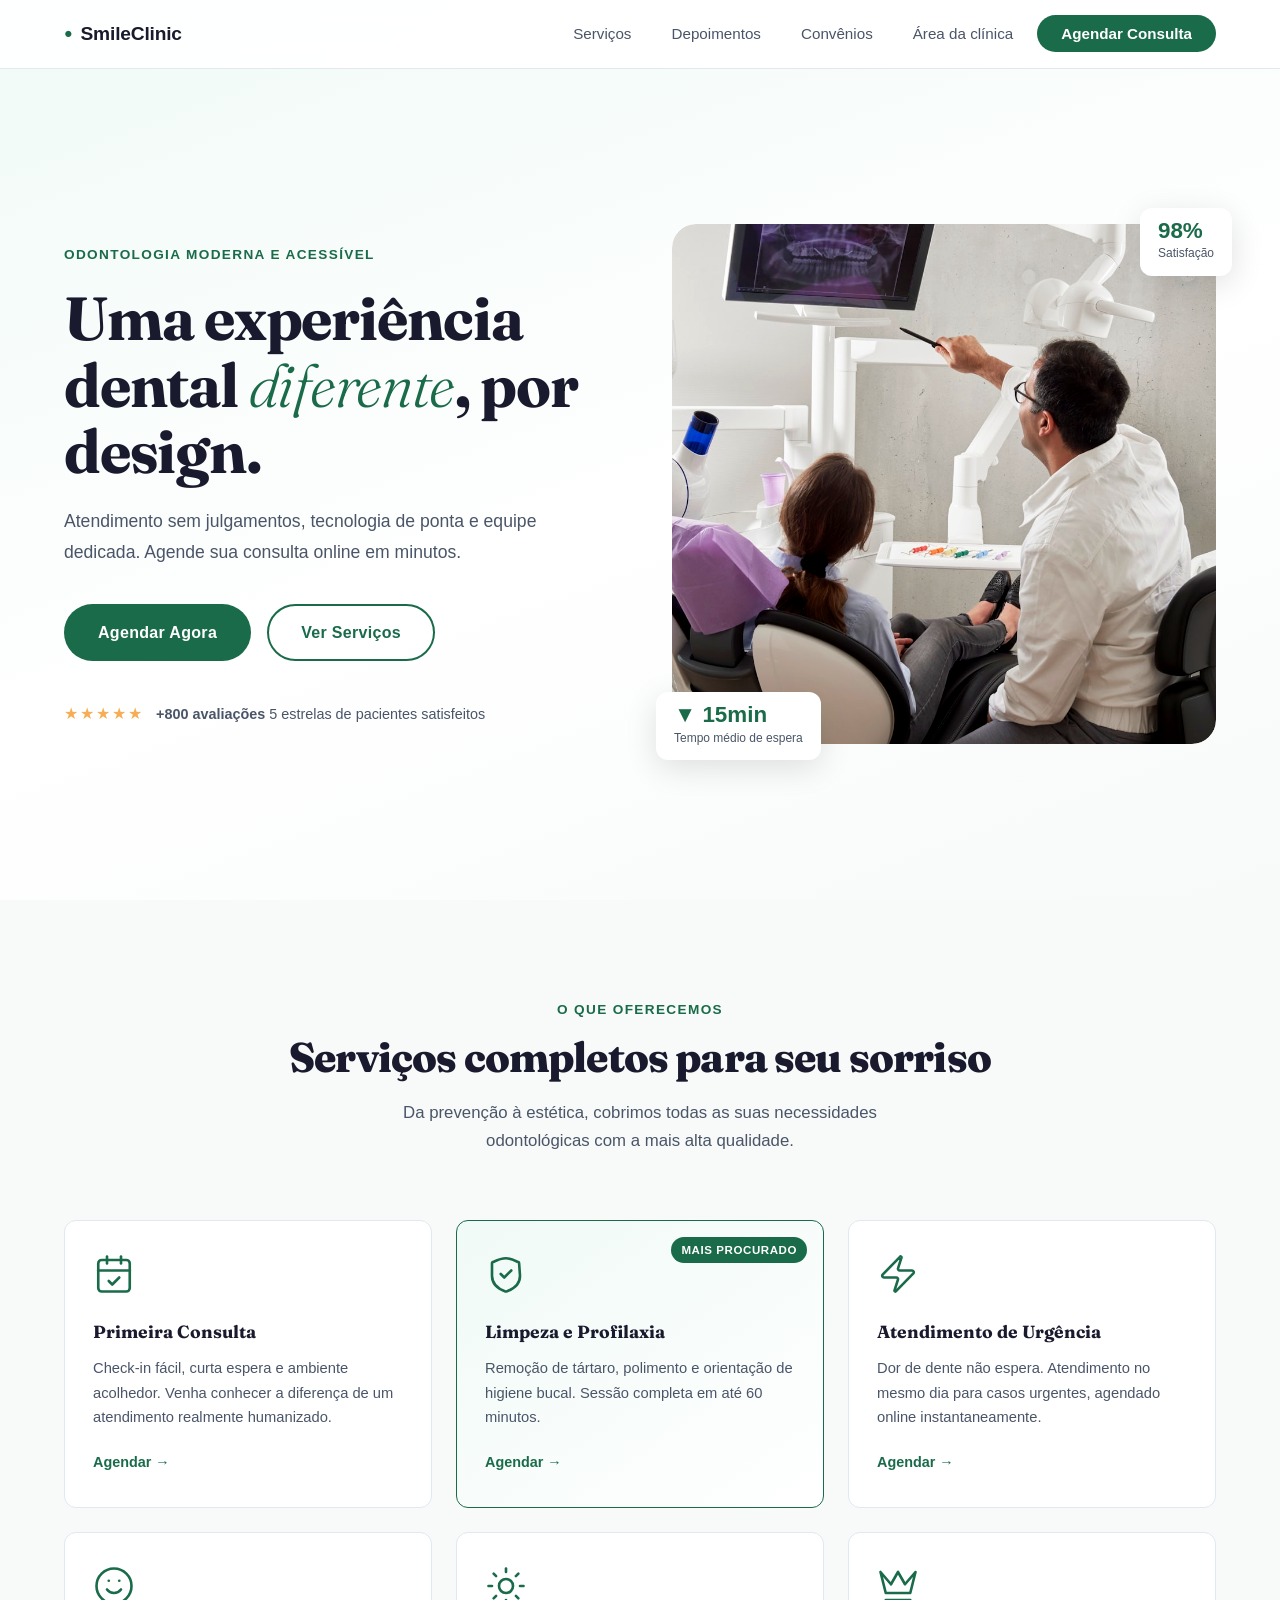
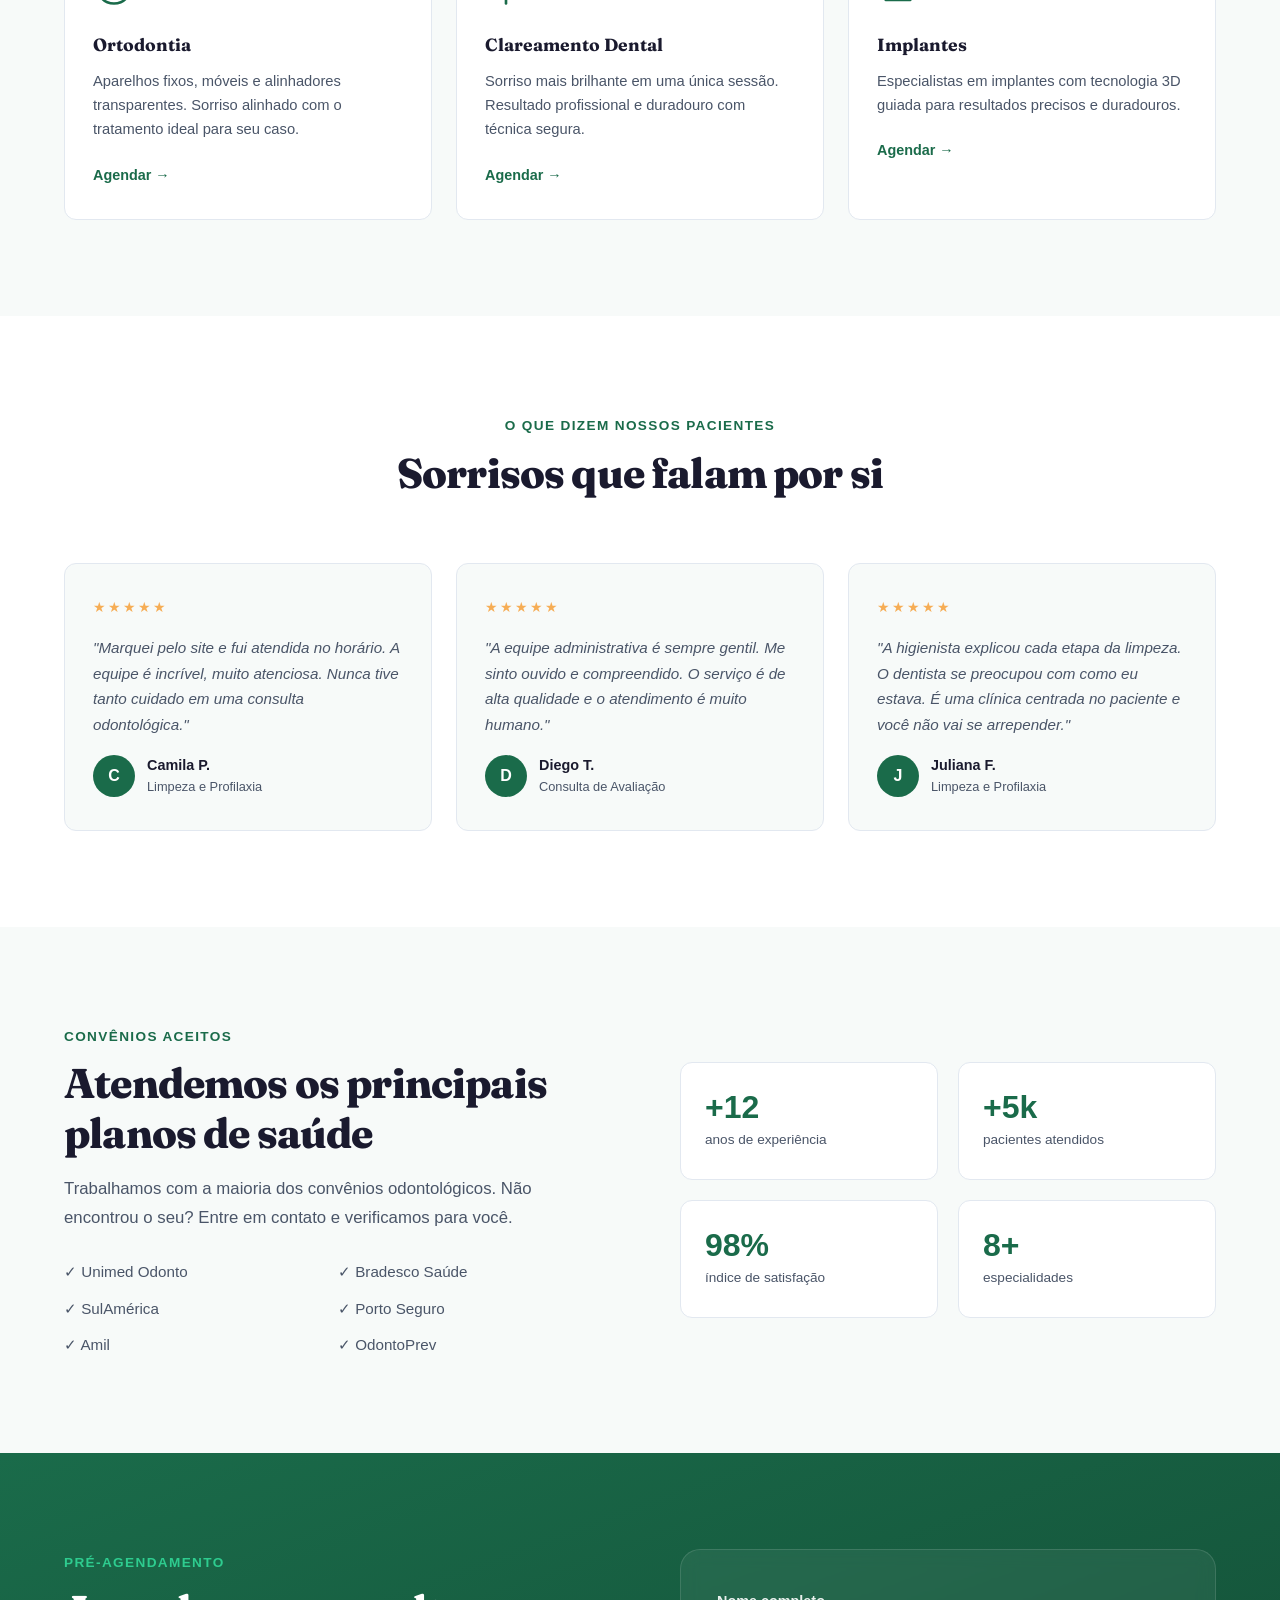
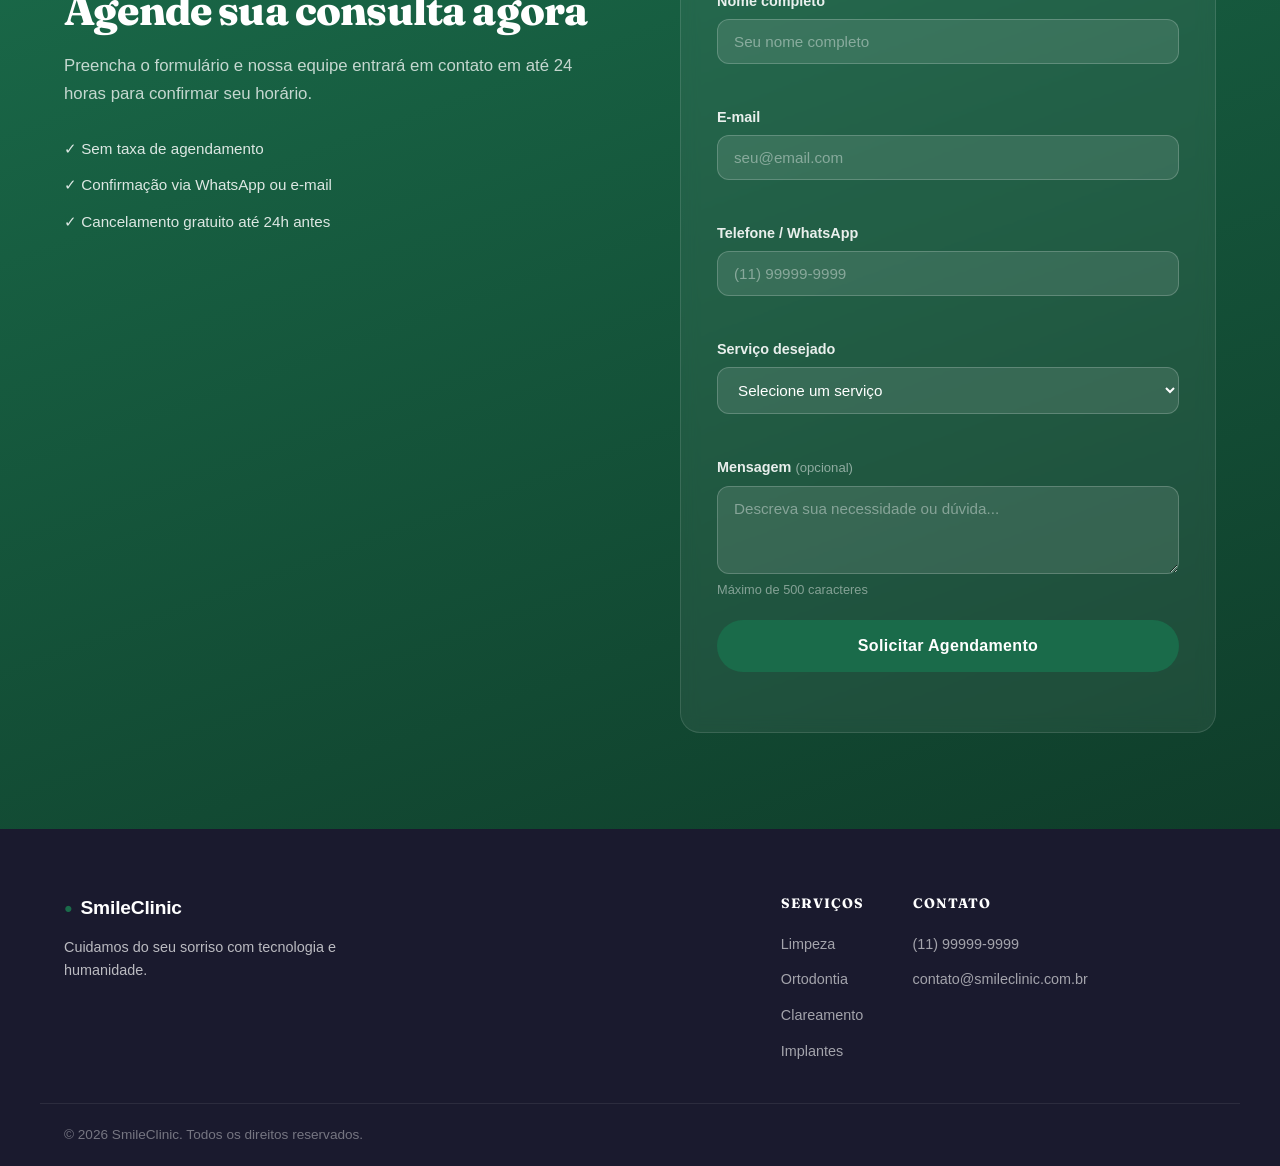
==== Front-End/index.html @ 98909515 "feat(frontend): implementa painel interno com modo noturno, agenda, prontuario, financeiro e dashboa" ====
<!DOCTYPE html>
<html lang="pt-BR">
  <head>
    <meta charset="UTF-8" />
    <meta name="viewport" content="width=device-width, initial-scale=1.0" />
    <meta
      name="description"
      content="Agende sua consulta odontológica online com rapidez e sem complicação. Atendimento moderno, humanizado e acessível para toda a família."
    />
    <title>SmileClinic — Cuide do seu sorriso com facilidade</title>
    <link rel="preconnect" href="https://fonts.googleapis.com" />
    <link rel="preconnect" href="https://fonts.gstatic.com" crossorigin />
    <link
      href="https://fonts.googleapis.com/css2?family=Fraunces:ital,opsz,wght@0,9..144,300;0,9..144,400;0,9..144,700;1,9..144,300;1,9..144,400;1,9..144,700&display=swap"
      rel="stylesheet"
    />
    <link
      href="https://api.fontshare.com/v2/css?f[]=satoshi@300,400,500,700&display=swap"
      rel="stylesheet"
    />
    <link rel="stylesheet" href="style.css" />
  </head>
  <body>

    <nav class="navbar" id="navbar" role="navigation" aria-label="Menu principal">
      <div class="nav-container">
        <a href="#inicio" class="nav-logo" aria-label="SmileClinic - Página inicial">
          <span class="logo-icon" aria-hidden="true">&#9679;</span>
          SmileClinic
        </a>
        <button
          class="nav-toggle"
          id="nav-toggle"
          aria-controls="nav-menu"
          aria-expanded="false"
          aria-label="Abrir menu de navegação"
        >
          <span class="hamburger"></span>
          <span class="hamburger"></span>
          <span class="hamburger"></span>
        </button>
        <ul class="nav-menu" id="nav-menu" role="list">
          <li><a href="#servicos" class="nav-link">Serviços</a></li>
          <li><a href="#depoimentos" class="nav-link">Depoimentos</a></li>
          <li><a href="#agendamento" class="nav-link">Convênios</a></li>
          <li><a href="painel/login.html" class="nav-link">Área da clínica</a></li>
          <li>
            <a href="#formulario" class="nav-cta" id="nav-cta-agendar">
              Agendar Consulta
            </a>
          </li>
        </ul>
      </div>
    </nav>

    <main>

      <section class="hero" id="inicio" aria-labelledby="hero-titulo">
        <div class="hero-container">
          <div class="hero-content">
            <p class="hero-tag">Odontologia moderna e acessível</p>
            <h1 class="hero-titulo" id="hero-titulo">
              Uma experiência dental
              <em>diferente</em>, por design.
            </h1>
            <p class="hero-subtitulo">
              Atendimento sem julgamentos, tecnologia de ponta e equipe
              dedicada. Agende sua consulta online em minutos.
            </p>
            <div class="hero-acoes">
              <a href="#formulario" class="btn btn-primario" id="hero-cta-agendar">
                Agendar Agora
              </a>
              <a href="#servicos" class="btn btn-secundario" id="hero-cta-servicos">
                Ver Serviços
              </a>
            </div>
            <div class="hero-prova-social" aria-label="Avaliação dos pacientes">
              <div class="estrelas" aria-hidden="true">
                &#9733;&#9733;&#9733;&#9733;&#9733;
              </div>
              <p>
                <strong>+800 avaliações</strong> 5 estrelas de pacientes
                satisfeitos
              </p>
            </div>
          </div>
          <div class="hero-imagem" aria-hidden="true">
            <div class="imagem-wrapper">
              <img src="assets/hero-bg.jpg" alt="Consultório odontológico moderno e iluminado" class="hero-img" />
            </div>
            <div class="badge-flutuante badge-1">
              <span class="badge-numero">98%</span>
              <span class="badge-texto">Satisfação</span>
            </div>
            <div class="badge-flutuante badge-2">
              <span class="badge-numero">&#9660; 15min</span>
              <span class="badge-texto">Tempo médio de espera</span>
            </div>
          </div>
        </div>
      </section>

      <section class="servicos" id="servicos" aria-labelledby="servicos-titulo">
        <div class="section-container">
          <div class="section-cabecalho">
            <p class="section-tag">O que oferecemos</p>
            <h2 class="section-titulo" id="servicos-titulo">
              Serviços completos para seu sorriso
            </h2>
            <p class="section-subtitulo">
              Da prevenção à estética, cobrimos todas as suas necessidades
              odontológicas com a mais alta qualidade.
            </p>
          </div>
          <ul class="servicos-grid" role="list">
            <li class="servico-card" id="servico-consulta">
              <div class="servico-icone" aria-hidden="true"><svg xmlns="http://www.w3.org/2000/svg" width="32" height="32" viewBox="0 0 24 24" fill="none" stroke="currentColor" stroke-width="2" stroke-linecap="round" stroke-linejoin="round" class="lucide lucide-calendar-check"><rect x="3" y="4" width="18" height="18" rx="2" ry="2"/><line x1="16" x2="16" y1="2" y2="6"/><line x1="8" x2="8" y1="2" y2="6"/><line x1="3" x2="21" y1="10" y2="10"/><path d="m9 16 2 2 4-4"/></svg></div>
              <h3 class="servico-titulo">Primeira Consulta</h3>
              <p class="servico-descricao">
                Check-in fácil, curta espera e ambiente acolhedor. Venha
                conhecer a diferença de um atendimento realmente humanizado.
              </p>
              <a href="#formulario" class="servico-link" id="link-consulta" aria-label="Agendar Primeira Consulta">
                Agendar &rarr;
              </a>
            </li>
            <li class="servico-card destaque" id="servico-limpeza">
              <div class="servico-tag-destaque">Mais Procurado</div>
              <div class="servico-icone" aria-hidden="true"><svg xmlns="http://www.w3.org/2000/svg" width="32" height="32" viewBox="0 0 24 24" fill="none" stroke="currentColor" stroke-width="2" stroke-linecap="round" stroke-linejoin="round" class="lucide lucide-shield-check"><path d="M20 13c0 5-3.5 7.5-7.66 8.95a1 1 0 0 1-.67-.01C7.5 20.5 4 18 4 13V6a1 1 0 0 1 1-1c2-1 4-2 7-2 2.5 0 4.5 1 6.5 2a1 1 0 0 1 1 1z"/><path d="m9 12 2 2 4-4"/></svg></div>
              <h3 class="servico-titulo">Limpeza e Profilaxia</h3>
              <p class="servico-descricao">
                Remoção de tártaro, polimento e orientação de higiene bucal.
                Sessão completa em até 60 minutos.
              </p>
              <a href="#formulario" class="servico-link" id="link-limpeza" aria-label="Agendar Limpeza e Profilaxia">
                Agendar &rarr;
              </a>
            </li>
            <li class="servico-card" id="servico-emergencia">
              <div class="servico-icone" aria-hidden="true"><svg xmlns="http://www.w3.org/2000/svg" width="32" height="32" viewBox="0 0 24 24" fill="none" stroke="currentColor" stroke-width="2" stroke-linecap="round" stroke-linejoin="round" class="lucide lucide-zap"><path d="M4 14a1 1 0 0 1-.78-1.63l9.9-10.2a.5.5 0 0 1 .86.46l-1.92 6.02A1 1 0 0 0 13 10h7a1 1 0 0 1 .78 1.63l-9.9 10.2a.5.5 0 0 1-.86-.46l1.92-6.02A1 1 0 0 0 11 14z"/></svg></div>
              <h3 class="servico-titulo">Atendimento de Urgência</h3>
              <p class="servico-descricao">
                Dor de dente não espera. Atendimento no mesmo dia para casos
                urgentes, agendado online instantaneamente.
              </p>
              <a href="#formulario" class="servico-link" id="link-emergencia" aria-label="Agendar Atendimento de Urgência">
                Agendar &rarr;
              </a>
            </li>
            <li class="servico-card" id="servico-ortodontia">
              <div class="servico-icone" aria-hidden="true"><svg xmlns="http://www.w3.org/2000/svg" width="32" height="32" viewBox="0 0 24 24" fill="none" stroke="currentColor" stroke-width="2" stroke-linecap="round" stroke-linejoin="round" class="lucide lucide-smile"><circle cx="12" cy="12" r="10"/><path d="M8 14s1.5 2 4 2 4-2 4-2"/><line x1="9" x2="9.01" y1="9" y2="9"/><line x1="15" x2="15.01" y1="9" y2="9"/></svg></div>
              <h3 class="servico-titulo">Ortodontia</h3>
              <p class="servico-descricao">
                Aparelhos fixos, móveis e alinhadores transparentes. Sorriso
                alinhado com o tratamento ideal para seu caso.
              </p>
              <a href="#formulario" class="servico-link" id="link-ortodontia" aria-label="Agendar Ortodontia">
                Agendar &rarr;
              </a>
            </li>
            <li class="servico-card" id="servico-clareamento">
              <div class="servico-icone" aria-hidden="true"><svg xmlns="http://www.w3.org/2000/svg" width="32" height="32" viewBox="0 0 24 24" fill="none" stroke="currentColor" stroke-width="2" stroke-linecap="round" stroke-linejoin="round" class="lucide lucide-sun"><circle cx="12" cy="12" r="4"/><path d="M12 2v2"/><path d="M12 20v2"/><path d="m4.93 4.93 1.41 1.41"/><path d="m17.66 17.66 1.41 1.41"/><path d="M2 12h2"/><path d="M20 12h2"/><path d="m6.34 17.66-1.41 1.41"/><path d="m19.07 4.93-1.41 1.41"/></svg></div>
              <h3 class="servico-titulo">Clareamento Dental</h3>
              <p class="servico-descricao">
                Sorriso mais brilhante em uma única sessão. Resultado
                profissional e duradouro com técnica segura.
              </p>
              <a href="#formulario" class="servico-link" id="link-clareamento" aria-label="Agendar Clareamento Dental">
                Agendar &rarr;
              </a>
            </li>
            <li class="servico-card" id="servico-implante">
              <div class="servico-icone" aria-hidden="true"><svg xmlns="http://www.w3.org/2000/svg" width="32" height="32" viewBox="0 0 24 24" fill="none" stroke="currentColor" stroke-width="2" stroke-linecap="round" stroke-linejoin="round" class="lucide lucide-crown"><path d="m2 4 3 12h14l3-12-6 7-4-7-4 7-6-7zm3 16h14"/></svg></div>
              <h3 class="servico-titulo">Implantes</h3>
              <p class="servico-descricao">
                Especialistas em implantes com tecnologia 3D guiada para
                resultados precisos e duradouros.
              </p>
              <a href="#formulario" class="servico-link" id="link-implante" aria-label="Agendar Implantes">
                Agendar &rarr;
              </a>
            </li>
          </ul>
        </div>
      </section>

      <section class="depoimentos" id="depoimentos" aria-labelledby="depoimentos-titulo">
        <div class="section-container">
          <div class="section-cabecalho">
            <p class="section-tag">O que dizem nossos pacientes</p>
            <h2 class="section-titulo" id="depoimentos-titulo">
              Sorrisos que falam por si
            </h2>
          </div>
          <div class="depoimentos-grid" role="list">
            <article class="depoimento-card" role="listitem">
              <div class="depoimento-estrelas" aria-label="5 estrelas" aria-hidden="true">
                &#9733;&#9733;&#9733;&#9733;&#9733;
              </div>
              <blockquote class="depoimento-texto">
                "Marquei pelo site e fui atendida no horário. A equipe é
                incrível, muito atenciosa. Nunca tive tanto cuidado em uma
                consulta odontológica."
              </blockquote>
              <footer class="depoimento-autor">
                <div class="autor-avatar" aria-hidden="true">C</div>
                <div>
                  <p class="autor-nome">Camila P.</p>
                  <p class="autor-servico">Limpeza e Profilaxia</p>
                </div>
              </footer>
            </article>
            <article class="depoimento-card" role="listitem">
              <div class="depoimento-estrelas" aria-label="5 estrelas" aria-hidden="true">
                &#9733;&#9733;&#9733;&#9733;&#9733;
              </div>
              <blockquote class="depoimento-texto">
                "A equipe administrativa é sempre gentil. Me sinto ouvido e
                compreendido. O serviço é de alta qualidade e o atendimento é
                muito humano."
              </blockquote>
              <footer class="depoimento-autor">
                <div class="autor-avatar" aria-hidden="true">D</div>
                <div>
                  <p class="autor-nome">Diego T.</p>
                  <p class="autor-servico">Consulta de Avaliação</p>
                </div>
              </footer>
            </article>
            <article class="depoimento-card" role="listitem">
              <div class="depoimento-estrelas" aria-label="5 estrelas" aria-hidden="true">
                &#9733;&#9733;&#9733;&#9733;&#9733;
              </div>
              <blockquote class="depoimento-texto">
                "A higienista explicou cada etapa da limpeza. O dentista se
                preocupou com como eu estava. É uma clínica centrada no
                paciente e você não vai se arrepender."
              </blockquote>
              <footer class="depoimento-autor">
                <div class="autor-avatar" aria-hidden="true">J</div>
                <div>
                  <p class="autor-nome">Juliana F.</p>
                  <p class="autor-servico">Limpeza e Profilaxia</p>
                </div>
              </footer>
            </article>
          </div>
        </div>
      </section>

      <section class="convenios" id="agendamento" aria-labelledby="convenios-titulo">
        <div class="section-container">
          <div class="convenios-inner">
            <div class="convenios-texto">
              <p class="section-tag">Convênios aceitos</p>
              <h2 class="section-titulo" id="convenios-titulo">
                Atendemos os principais planos de saúde
              </h2>
              <p class="section-subtitulo">
                Trabalhamos com a maioria dos convênios odontológicos. Não
                encontrou o seu? Entre em contato e verificamos para você.
              </p>
              <ul class="convenios-lista" role="list">
                <li class="convenio-item">&#10003; Unimed Odonto</li>
                <li class="convenio-item">&#10003; Bradesco Saúde</li>
                <li class="convenio-item">&#10003; SulAmérica</li>
                <li class="convenio-item">&#10003; Porto Seguro</li>
                <li class="convenio-item">&#10003; Amil</li>
                <li class="convenio-item">&#10003; OdontoPrev</li>
              </ul>
            </div>
            <div class="convenios-numeros" aria-label="Estatísticas da clínica">
              <div class="numero-card">
                <span class="numero-valor">+12</span>
                <span class="numero-label">anos de experiência</span>
              </div>
              <div class="numero-card">
                <span class="numero-valor">+5k</span>
                <span class="numero-label">pacientes atendidos</span>
              </div>
              <div class="numero-card">
                <span class="numero-valor">98%</span>
                <span class="numero-label">índice de satisfação</span>
              </div>
              <div class="numero-card">
                <span class="numero-valor">8+</span>
                <span class="numero-label">especialidades</span>
              </div>
            </div>
          </div>
        </div>
      </section>

      <section class="formulario-section" id="formulario" aria-labelledby="formulario-titulo">
        <div class="section-container">
          <div class="formulario-inner">
            <div class="formulario-info">
              <p class="section-tag">Pré-agendamento</p>
              <h2 class="section-titulo" id="formulario-titulo">
                Agende sua consulta agora
              </h2>
              <p class="section-subtitulo">
                Preencha o formulário e nossa equipe entrará em contato em até
                24 horas para confirmar seu horário.
              </p>
              <ul class="formulario-beneficios" role="list">
                <li>&#10003; Sem taxa de agendamento</li>
                <li>&#10003; Confirmação via WhatsApp ou e-mail</li>
                <li>&#10003; Cancelamento gratuito até 24h antes</li>
              </ul>
            </div>

            <form
              class="formulario"
              id="form-agendamento"
              novalidate
              aria-labelledby="formulario-titulo"
            >
              <div class="form-grupo">
                <label for="nome" class="form-label">Nome completo</label>
                <input
                  type="text"
                  id="nome"
                  name="nome"
                  class="form-input"
                  placeholder="Seu nome completo"
                  autocomplete="name"
                  required
                  aria-required="true"
                  aria-describedby="nome-erro"
                />
                <span class="form-erro" id="nome-erro" role="alert" aria-live="polite"></span>
              </div>

              <div class="form-grupo">
                <label for="email" class="form-label">E-mail</label>
                <input
                  type="email"
                  id="email"
                  name="email"
                  class="form-input"
                  placeholder="seu@email.com"
                  autocomplete="email"
                  required
                  aria-required="true"
                  aria-describedby="email-erro"
                />
                <span class="form-erro" id="email-erro" role="alert" aria-live="polite"></span>
              </div>

              <div class="form-grupo">
                <label for="telefone" class="form-label">Telefone / WhatsApp</label>
                <input
                  type="tel"
                  id="telefone"
                  name="telefone"
                  class="form-input"
                  placeholder="(11) 99999-9999"
                  autocomplete="tel"
                  required
                  aria-required="true"
                  aria-describedby="telefone-erro"
                />
                <span class="form-erro" id="telefone-erro" role="alert" aria-live="polite"></span>
              </div>

              <div class="form-grupo">
                <label for="servico" class="form-label">Serviço desejado</label>
                <select
                  id="servico"
                  name="servico"
                  class="form-input form-select"
                  required
                  aria-required="true"
                  aria-describedby="servico-erro"
                >
                  <option value="" disabled selected>Selecione um serviço</option>
                  <option value="primeira-consulta">Primeira Consulta</option>
                  <option value="limpeza">Limpeza e Profilaxia</option>
                  <option value="emergencia">Atendimento de Urgência</option>
                  <option value="ortodontia">Ortodontia</option>
                  <option value="clareamento">Clareamento Dental</option>
                  <option value="implante">Implantes</option>
                  <option value="outro">Outro</option>
                </select>
                <span class="form-erro" id="servico-erro" role="alert" aria-live="polite"></span>
              </div>

              <div class="form-grupo">
                <label for="mensagem" class="form-label">
                  Mensagem <span class="form-opcional">(opcional)</span>
                </label>
                <textarea
                  id="mensagem"
                  name="mensagem"
                  class="form-input form-textarea"
                  placeholder="Descreva sua necessidade ou dúvida..."
                  rows="3"
                  aria-describedby="mensagem-dica"
                ></textarea>
                <span class="form-dica" id="mensagem-dica">
                  Máximo de 500 caracteres
                </span>
              </div>

              <button
                type="submit"
                class="btn btn-primario btn-formulario"
                id="btn-submit"
                aria-describedby="form-status"
              >
                <span class="btn-texto">Solicitar Agendamento</span>
                <span class="btn-spinner" aria-hidden="true"></span>
              </button>

              <div
                class="form-feedback"
                id="form-status"
                role="status"
                aria-live="polite"
                aria-atomic="true"
              ></div>
            </form>
          </div>
        </div>
      </section>

    </main>

    <footer class="footer" role="contentinfo">
      <div class="footer-container">
        <div class="footer-marca">
          <a href="#inicio" class="nav-logo" aria-label="SmileClinic">
            <span class="logo-icon" aria-hidden="true">&#9679;</span>
            SmileClinic
          </a>
          <p class="footer-descricao">
            Cuidamos do seu sorriso com tecnologia e humanidade.
          </p>
        </div>
        <nav class="footer-nav" aria-label="Links do rodapé">
          <div class="footer-coluna">
            <h3 class="footer-titulo">Serviços</h3>
            <ul role="list">
              <li><a href="#servicos">Limpeza</a></li>
              <li><a href="#servicos">Ortodontia</a></li>
              <li><a href="#servicos">Clareamento</a></li>
              <li><a href="#servicos">Implantes</a></li>
            </ul>
          </div>
          <div class="footer-coluna">
            <h3 class="footer-titulo">Contato</h3>
            <ul role="list">
              <li><a href="tel:+5511999999999">(11) 99999-9999</a></li>
              <li><a href="mailto:contato@smileclinic.com.br">contato@smileclinic.com.br</a></li>
            </ul>
          </div>
        </nav>
      </div>
      <div class="footer-rodape">
        <p>&copy; 2026 SmileClinic. Todos os direitos reservados.</p>
      </div>
    </footer>

    <script src="script.js"></script>
  </body>
</html>
---- Front-End/style.css ----
*, *::before, *::after { box-sizing: border-box; margin: 0; padding: 0; }

:root {
  --cor-primaria: #1a6b4a;
  --cor-primaria-hover: #15573d;
  --cor-acento: #2ecc8f;
  --cor-acento-claro: #e8f8f2;
  --cor-texto: #1a1a2e;
  --cor-texto-suave: #4a5568;
  --cor-fundo: #ffffff;
  --cor-fundo-alt: #f7faf9;
  --cor-borda: #e2e8f0;
  --cor-erro: #e53e3e;
  --cor-sucesso: #38a169;
  --fonte-principal: 'Satoshi', sans-serif;
  --fonte-titulo: 'Fraunces', serif;
  --raio: 12px;
  --raio-pill: 100px;
  --sombra-card: 0 4px 24px rgba(0,0,0,0.08);
  --sombra-card-hover: 0 12px 40px rgba(0,0,0,0.14);
  --transicao: 0.25s ease;
}

html { scroll-behavior: smooth; }

body {
  font-family: var(--fonte-principal);
  color: var(--cor-texto);
  background: var(--cor-fundo);
  line-height: 1.6;
  -webkit-font-smoothing: antialiased;
}

h1, h2, h3 {
  font-family: var(--fonte-titulo);
  font-weight: 700;
}

a { text-decoration: none; color: inherit; }
ul { list-style: none; }
img { max-width: 100%; display: block; }

.btn {
  display: inline-flex;
  align-items: center;
  justify-content: center;
  gap: 8px;
  padding: 14px 32px;
  border-radius: var(--raio-pill);
  font-family: var(--fonte-principal);
  font-size: 1rem;
  font-weight: 700;
  cursor: pointer;
  border: 2px solid transparent;
  transition: background var(--transicao), color var(--transicao),
    border-color var(--transicao), transform var(--transicao),
    box-shadow var(--transicao);
  letter-spacing: 0.02em;
  white-space: nowrap;
}

.btn:hover { transform: translateY(-2px); }
.btn:active { transform: translateY(0); }

.btn-primario {
  background: var(--cor-primaria);
  color: #fff;
}
.btn-primario:hover {
  background: var(--cor-primaria-hover);
  box-shadow: 0 8px 24px rgba(26, 107, 74, 0.35);
}

.btn-secundario {
  background: transparent;
  color: var(--cor-primaria);
  border-color: var(--cor-primaria);
}
.btn-secundario:hover {
  background: var(--cor-acento-claro);
}

.navbar {
  position: fixed;
  top: 0; left: 0; right: 0;
  z-index: 1000;
  background: rgba(255,255,255,0.92);
  backdrop-filter: blur(12px);
  -webkit-backdrop-filter: blur(12px);
  border-bottom: 1px solid var(--cor-borda);
  transition: box-shadow var(--transicao);
}

.navbar.scrolled { box-shadow: 0 2px 16px rgba(0,0,0,0.08); }

.nav-container {
  max-width: 1200px;
  margin: 0 auto;
  padding: 0 24px;
  height: 68px;
  display: flex;
  align-items: center;
  justify-content: space-between;
}

.nav-logo {
  display: flex;
  align-items: center;
  gap: 8px;
  font-size: 1.2rem;
  font-weight: 700;
  color: var(--cor-texto);
  letter-spacing: -0.01em;
}

.logo-icon {
  color: var(--cor-primaria);
  font-size: 0.9rem;
}

.nav-menu {
  display: flex;
  align-items: center;
  gap: 8px;
}

.nav-link {
  padding: 8px 16px;
  font-size: 0.95rem;
  font-weight: 500;
  color: var(--cor-texto-suave);
  border-radius: var(--raio-pill);
  transition: color var(--transicao), background var(--transicao);
}
.nav-link:hover {
  color: var(--cor-primaria);
  background: var(--cor-acento-claro);
}

.nav-cta {
  padding: 10px 24px;
  background: var(--cor-primaria);
  color: #fff;
  border-radius: var(--raio-pill);
  font-size: 0.95rem;
  font-weight: 600;
  transition: background var(--transicao), box-shadow var(--transicao), transform var(--transicao);
}
.nav-cta:hover {
  background: var(--cor-primaria-hover);
  box-shadow: 0 4px 16px rgba(26, 107, 74, 0.3);
  transform: translateY(-1px);
}

.nav-toggle {
  display: none;
  flex-direction: column;
  gap: 5px;
  background: none;
  border: none;
  cursor: pointer;
  padding: 6px;
}

.hamburger {
  display: block;
  width: 24px;
  height: 2px;
  background: var(--cor-texto);
  border-radius: 2px;
  transition: transform var(--transicao), opacity var(--transicao);
}

.section-container {
  max-width: 1200px;
  margin: 0 auto;
  padding: 96px 24px;
}

.section-cabecalho { text-align: center; margin-bottom: 64px; }

.section-tag {
  display: inline-block;
  font-size: 0.85rem;
  font-weight: 600;
  color: var(--cor-primaria);
  text-transform: uppercase;
  letter-spacing: 0.1em;
  margin-bottom: 12px;
}

.section-titulo {
  font-size: clamp(1.8rem, 4vw, 2.6rem);
  font-weight: 800;
  line-height: 1.2;
  letter-spacing: -0.02em;
  margin-bottom: 16px;
  color: var(--cor-texto);
}

.section-subtitulo {
  font-size: 1.05rem;
  color: var(--cor-texto-suave);
  max-width: 560px;
  margin: 0 auto;
  line-height: 1.7;
}

.hero {
  padding-top: 68px;
  background: linear-gradient(160deg, #f0faf6 0%, #ffffff 55%, #f7faf9 100%);
  min-height: 100vh;
  display: flex;
  align-items: center;
}

.hero-container {
  max-width: 1200px;
  margin: 0 auto;
  padding: 80px 24px;
  display: grid;
  grid-template-columns: 1fr 1fr;
  gap: 64px;
  align-items: center;
}

.hero-tag {
  display: inline-block;
  font-size: 0.85rem;
  font-weight: 600;
  color: var(--cor-primaria);
  text-transform: uppercase;
  letter-spacing: 0.1em;
  margin-bottom: 20px;
}

.hero-titulo {
  font-family: var(--fonte-titulo);
  font-size: clamp(2.4rem, 5.5vw, 3.8rem);
  font-weight: 700;
  line-height: 1.1;
  letter-spacing: -0.02em;
  margin-bottom: 20px;
  color: var(--cor-texto);
}

.hero-titulo em {
  font-style: italic;
  color: var(--cor-primaria);
  font-weight: 300;
}

.hero-subtitulo {
  font-size: 1.1rem;
  color: var(--cor-texto-suave);
  line-height: 1.75;
  margin-bottom: 36px;
  max-width: 480px;
}

.hero-acoes {
  display: flex;
  gap: 16px;
  flex-wrap: wrap;
  margin-bottom: 40px;
}

.hero-prova-social {
  display: flex;
  align-items: center;
  gap: 12px;
  font-size: 0.9rem;
  color: var(--cor-texto-suave);
}

.estrelas { color: #f6ad55; font-size: 1rem; letter-spacing: 2px; }

.hero-imagem { position: relative; }

.imagem-wrapper {
  position: relative;
  border-radius: 24px;
  display: flex;
  align-items: center;
  justify-content: center;
  overflow: hidden;
}

.hero-img {
  width: 100%;
  height: 520px;
  object-fit: cover;
  border-radius: 24px;
  box-shadow: var(--sombra-card);
  filter: contrast(1.05) saturate(1.1);
}

.badge-flutuante {
  position: absolute;
  background: #fff;
  border-radius: var(--raio);
  padding: 12px 18px;
  box-shadow: 0 8px 32px rgba(0,0,0,0.12);
  display: flex;
  flex-direction: column;
  gap: 2px;
  animation: flutuar 3s ease-in-out infinite;
}

.badge-1 { top: -16px; right: -16px; animation-delay: 0s; }
.badge-2 { bottom: -16px; left: -16px; animation-delay: 1.5s; }

.badge-numero {
  font-size: 1.4rem;
  font-weight: 800;
  color: var(--cor-primaria);
  line-height: 1;
}

.badge-texto {
  font-size: 0.75rem;
  color: var(--cor-texto-suave);
  font-weight: 500;
}

@keyframes flutuar {
  0%, 100% { transform: translateY(0); }
  50% { transform: translateY(-6px); }
}

.servicos { background: var(--cor-fundo-alt); }

.servicos-grid {
  display: grid;
  grid-template-columns: repeat(3, 1fr);
  gap: 24px;
}

.servico-card {
  background: var(--cor-fundo);
  border-radius: var(--raio);
  padding: 32px 28px;
  border: 1px solid var(--cor-borda);
  transition: transform var(--transicao), box-shadow var(--transicao), border-color var(--transicao);
  position: relative;
  overflow: hidden;
}

.servico-card:hover {
  transform: translateY(-6px);
  box-shadow: var(--sombra-card-hover);
  border-color: var(--cor-acento);
}

.servico-card.destaque {
  border-color: var(--cor-primaria);
  background: linear-gradient(145deg, #f0faf6, #fff);
}

.servico-tag-destaque {
  position: absolute;
  top: 16px; right: 16px;
  background: var(--cor-primaria);
  color: #fff;
  font-size: 0.72rem;
  font-weight: 700;
  padding: 4px 10px;
  border-radius: var(--raio-pill);
  text-transform: uppercase;
  letter-spacing: 0.05em;
}

.servico-icone { 
  margin-bottom: 16px; 
  color: var(--cor-primaria);
}
.servico-icone svg {
  width: 42px;
  height: 42px;
  stroke-width: 1.5;
}

.servico-titulo {
  font-size: 1.1rem;
  font-weight: 700;
  margin-bottom: 10px;
  color: var(--cor-texto);
}

.servico-descricao {
  font-size: 0.92rem;
  color: var(--cor-texto-suave);
  line-height: 1.65;
  margin-bottom: 20px;
}

.servico-link {
  font-size: 0.9rem;
  font-weight: 600;
  color: var(--cor-primaria);
  transition: gap var(--transicao), letter-spacing var(--transicao);
  display: inline-block;
}
.servico-link:hover { letter-spacing: 0.03em; }

.depoimentos { background: var(--cor-fundo); }

.depoimentos-grid {
  display: grid;
  grid-template-columns: repeat(3, 1fr);
  gap: 24px;
}

.depoimento-card {
  background: var(--cor-fundo-alt);
  border-radius: var(--raio);
  padding: 32px 28px;
  border: 1px solid var(--cor-borda);
  display: flex;
  flex-direction: column;
  gap: 16px;
  transition: transform var(--transicao), box-shadow var(--transicao);
}
.depoimento-card:hover {
  transform: translateY(-4px);
  box-shadow: var(--sombra-card);
}

.depoimento-estrelas { color: #f6ad55; font-size: 0.9rem; letter-spacing: 2px; }

.depoimento-texto {
  font-size: 0.95rem;
  color: var(--cor-texto-suave);
  line-height: 1.7;
  flex: 1;
  font-style: italic;
}

.depoimento-autor {
  display: flex;
  align-items: center;
  gap: 12px;
}

.autor-avatar {
  width: 42px; height: 42px;
  border-radius: 50%;
  background: var(--cor-primaria);
  color: #fff;
  font-weight: 700;
  font-size: 1rem;
  display: flex;
  align-items: center;
  justify-content: center;
  flex-shrink: 0;
}

.autor-nome { font-weight: 700; font-size: 0.9rem; color: var(--cor-texto); }
.autor-servico { font-size: 0.8rem; color: var(--cor-texto-suave); }

.convenios { background: var(--cor-fundo-alt); }

.convenios-inner {
  display: grid;
  grid-template-columns: 1fr 1fr;
  gap: 80px;
  align-items: center;
}

.convenios-lista {
  display: grid;
  grid-template-columns: 1fr 1fr;
  gap: 12px;
  margin-top: 28px;
}

.convenio-item {
  font-size: 0.95rem;
  color: var(--cor-texto-suave);
  font-weight: 500;
}

.convenios-numeros {
  display: grid;
  grid-template-columns: 1fr 1fr;
  gap: 20px;
}

.numero-card {
  background: var(--cor-fundo);
  border-radius: var(--raio);
  padding: 28px 24px;
  border: 1px solid var(--cor-borda);
  display: flex;
  flex-direction: column;
  gap: 6px;
  transition: transform var(--transicao), box-shadow var(--transicao);
}
.numero-card:hover {
  transform: translateY(-4px);
  box-shadow: var(--sombra-card);
}

.numero-valor {
  font-size: 2rem;
  font-weight: 800;
  color: var(--cor-primaria);
  line-height: 1;
}

.numero-label {
  font-size: 0.85rem;
  color: var(--cor-texto-suave);
  font-weight: 500;
}

.formulario-section {
  background: linear-gradient(160deg, #1a6b4a 0%, #0f3d2a 100%);
  color: #fff;
}

.formulario-section .section-tag { color: var(--cor-acento); }
.formulario-section .section-titulo { color: #fff; }
.formulario-section .section-subtitulo { color: rgba(255,255,255,0.75); }

.formulario-inner {
  display: grid;
  grid-template-columns: 1fr 1fr;
  gap: 80px;
  align-items: start;
}

.formulario-beneficios {
  display: flex;
  flex-direction: column;
  gap: 12px;
  margin-top: 28px;
}

.formulario-beneficios li {
  font-size: 0.95rem;
  color: rgba(255,255,255,0.85);
  font-weight: 500;
}

.formulario {
  background: rgba(255,255,255,0.06);
  border: 1px solid rgba(255,255,255,0.12);
  border-radius: 20px;
  padding: 40px 36px;
  display: flex;
  flex-direction: column;
  gap: 20px;
  backdrop-filter: blur(8px);
}

.form-grupo { display: flex; flex-direction: column; gap: 6px; }

.form-label {
  font-size: 0.9rem;
  font-weight: 600;
  color: rgba(255,255,255,0.9);
}

.form-opcional {
  font-weight: 400;
  color: rgba(255,255,255,0.5);
  font-size: 0.82rem;
}

.form-input {
  width: 100%;
  padding: 13px 16px;
  background: rgba(255,255,255,0.1);
  border: 1px solid rgba(255,255,255,0.2);
  border-radius: var(--raio);
  font-family: var(--fonte-principal);
  font-size: 0.95rem;
  color: #fff;
  transition: border-color var(--transicao), background var(--transicao), box-shadow var(--transicao);
  outline: none;
}

.form-input::placeholder { color: rgba(255,255,255,0.4); }

.form-input:focus {
  border-color: var(--cor-acento);
  background: rgba(255,255,255,0.14);
  box-shadow: 0 0 0 3px rgba(46, 204, 143, 0.2);
}

.form-input.input-erro { border-color: #fc8181; }
.form-input.input-valido { border-color: var(--cor-acento); }

.form-select option { background: #1a3d2a; color: #fff; }

.form-textarea { resize: vertical; min-height: 88px; }

.form-erro {
  font-size: 0.8rem;
  color: #fc8181;
  font-weight: 500;
  min-height: 16px;
}

.form-dica {
  font-size: 0.8rem;
  color: rgba(255,255,255,0.45);
}

.btn-formulario {
  width: 100%;
  padding: 15px;
  font-size: 1rem;
  position: relative;
}

.btn-spinner {
  display: none;
  width: 18px; height: 18px;
  border: 2px solid rgba(255,255,255,0.3);
  border-top-color: #fff;
  border-radius: 50%;
  animation: girar 0.7s linear infinite;
}

.btn-formulario.carregando .btn-texto { opacity: 0.6; }
.btn-formulario.carregando .btn-spinner { display: inline-block; }
.btn-formulario:disabled { opacity: 0.7; cursor: not-allowed; transform: none; }

@keyframes girar {
  to { transform: rotate(360deg); }
}

.form-feedback {
  border-radius: var(--raio);
  padding: 0;
  font-size: 0.9rem;
  font-weight: 500;
  text-align: center;
  transition: all var(--transicao);
}

.form-feedback.sucesso {
  background: rgba(46, 204, 143, 0.15);
  border: 1px solid rgba(46, 204, 143, 0.4);
  color: #6effc9;
  padding: 14px 16px;
}

.form-feedback.erro-geral {
  background: rgba(252, 129, 129, 0.15);
  border: 1px solid rgba(252, 129, 129, 0.4);
  color: #fc8181;
  padding: 14px 16px;
}

.footer {
  background: var(--cor-texto);
  color: rgba(255,255,255,0.7);
}

.footer-container {
  max-width: 1200px;
  margin: 0 auto;
  padding: 64px 24px 40px;
  display: grid;
  grid-template-columns: 1.5fr 1fr;
  gap: 64px;
}

.footer .nav-logo { color: #fff; margin-bottom: 12px; }
.footer-descricao { font-size: 0.9rem; line-height: 1.6; max-width: 280px; }

.footer-nav { display: flex; gap: 48px; }

.footer-titulo {
  font-size: 0.85rem;
  font-weight: 700;
  color: #fff;
  text-transform: uppercase;
  letter-spacing: 0.08em;
  margin-bottom: 16px;
}

.footer-coluna ul { display: flex; flex-direction: column; gap: 10px; }

.footer-coluna a {
  font-size: 0.9rem;
  color: rgba(255,255,255,0.6);
  transition: color var(--transicao);
}
.footer-coluna a:hover { color: #fff; }

.footer-rodape {
  max-width: 1200px;
  margin: 0 auto;
  padding: 20px 24px;
  border-top: 1px solid rgba(255,255,255,0.08);
  font-size: 0.85rem;
  color: rgba(255,255,255,0.4);
}

@media (max-width: 1024px) {
  .servicos-grid { grid-template-columns: repeat(2, 1fr); }
  .depoimentos-grid { grid-template-columns: repeat(2, 1fr); }
  .convenios-inner { grid-template-columns: 1fr; gap: 48px; }
  .formulario-inner { grid-template-columns: 1fr; gap: 48px; }
}

@media (max-width: 768px) {
  .nav-menu {
    position: fixed;
    top: 68px; left: 0; right: 0;
    background: rgba(255,255,255,0.98);
    backdrop-filter: blur(12px);
    flex-direction: column;
    padding: 24px;
    gap: 8px;
    border-bottom: 1px solid var(--cor-borda);
    transform: translateY(-120%);
    opacity: 0;
    transition: transform 0.3s ease, opacity 0.3s ease;
    pointer-events: none;
  }

  .nav-menu.aberto {
    transform: translateY(0);
    opacity: 1;
    pointer-events: all;
  }

  .nav-link, .nav-cta {
    width: 100%;
    text-align: center;
    padding: 12px 16px;
  }

  .nav-toggle { display: flex; }

  .hero-container { grid-template-columns: 1fr; gap: 48px; }
  .hero-imagem { order: -1; }
  .hero-img { height: 320px; }

  .servicos-grid { grid-template-columns: 1fr; }
  .depoimentos-grid { grid-template-columns: 1fr; }

  .convenios-numeros { grid-template-columns: 1fr 1fr; }

  .formulario { padding: 28px 20px; }

  .footer-container { grid-template-columns: 1fr; gap: 40px; }
  .footer-nav { gap: 32px; }
}

@media (max-width: 375px) {
  .section-container { padding: 64px 16px; }
  .hero-container { padding: 64px 16px; }
  .hero-acoes { flex-direction: column; }
  .btn { width: 100%; justify-content: center; }
  .convenios-numeros { grid-template-columns: 1fr; }
}
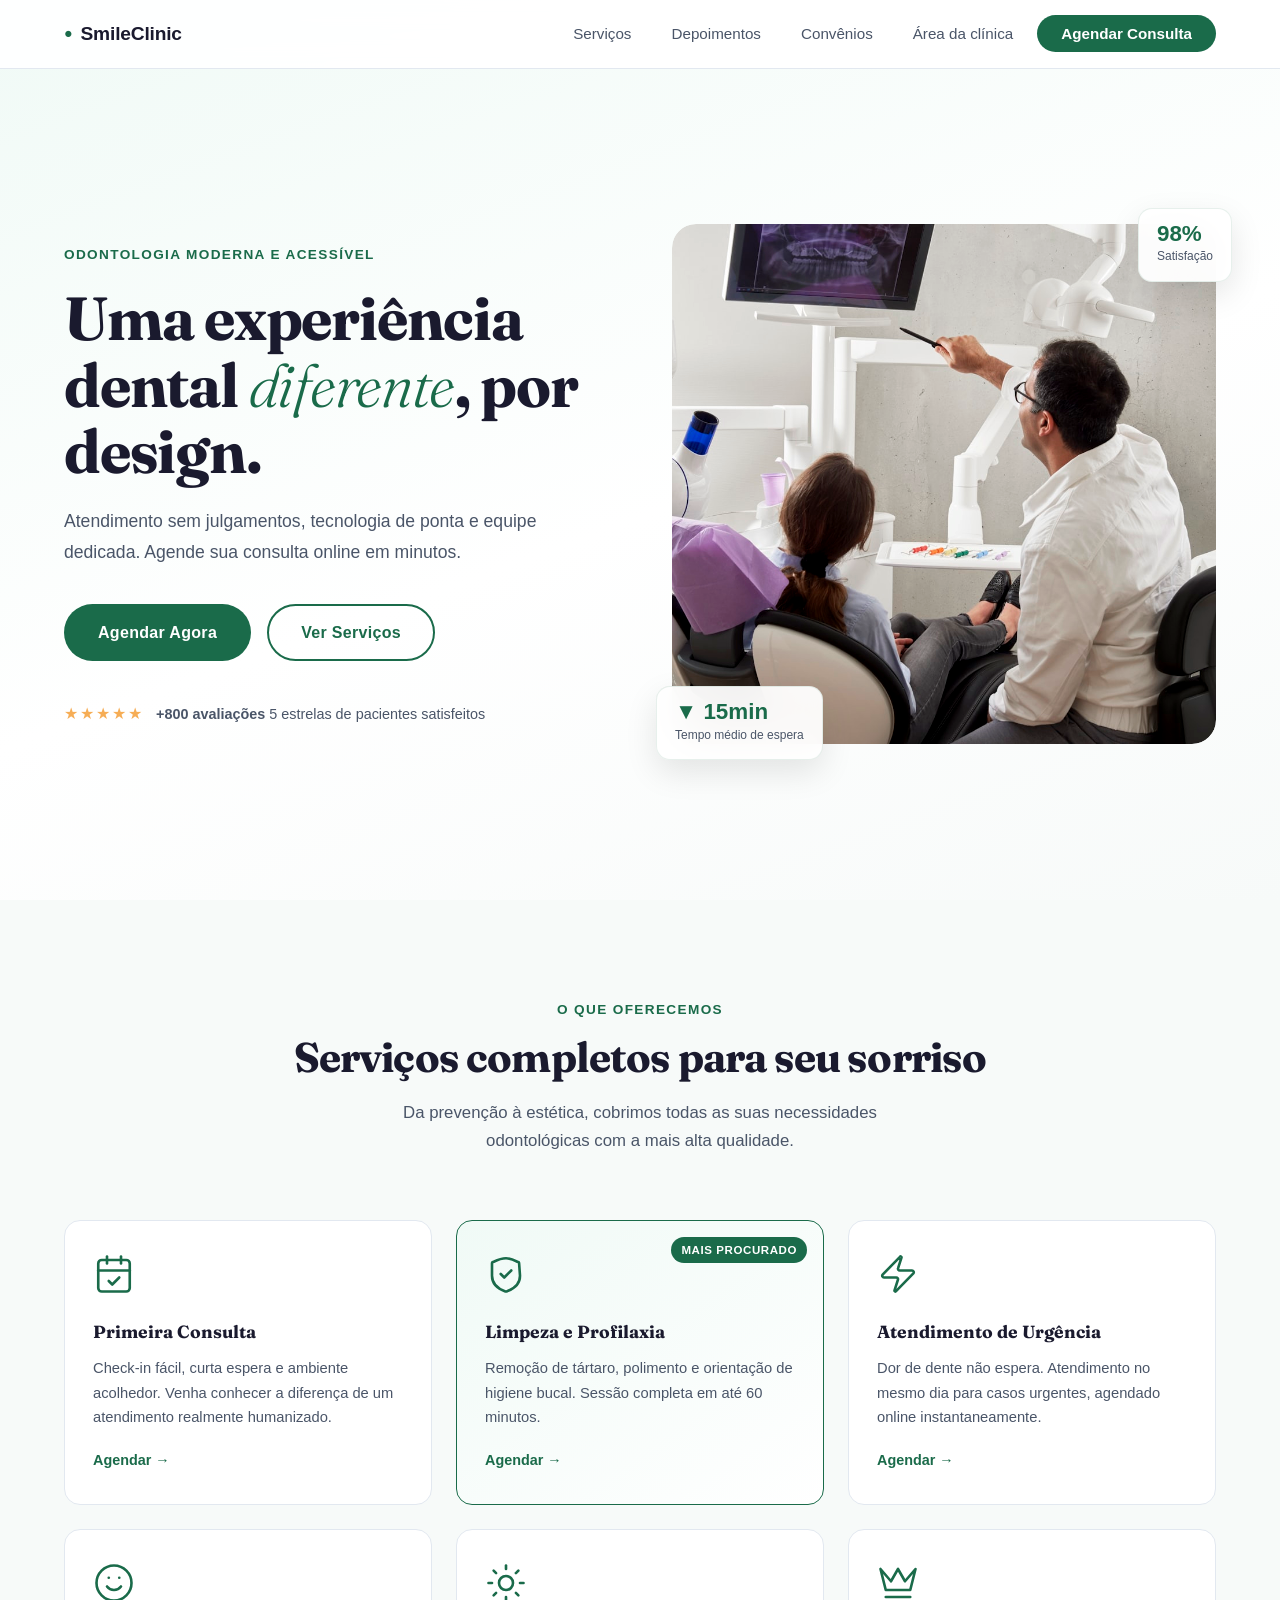
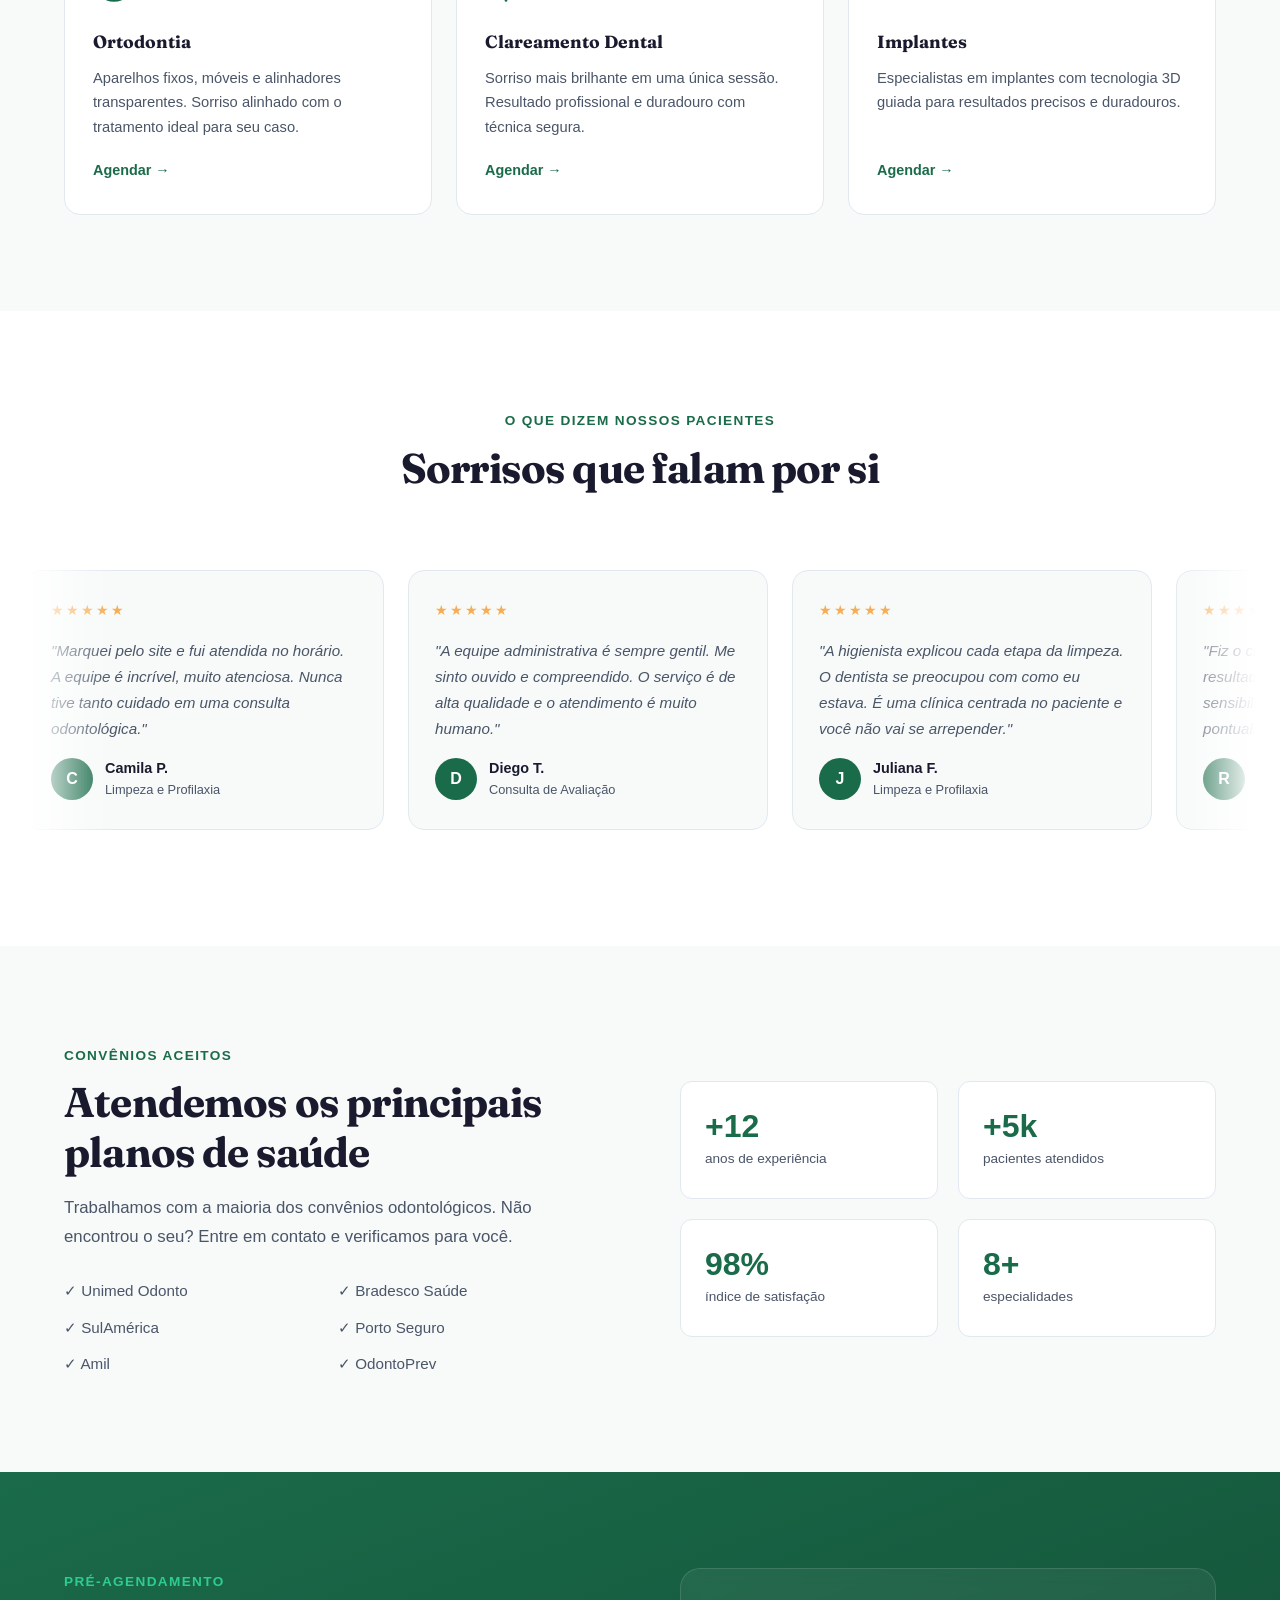
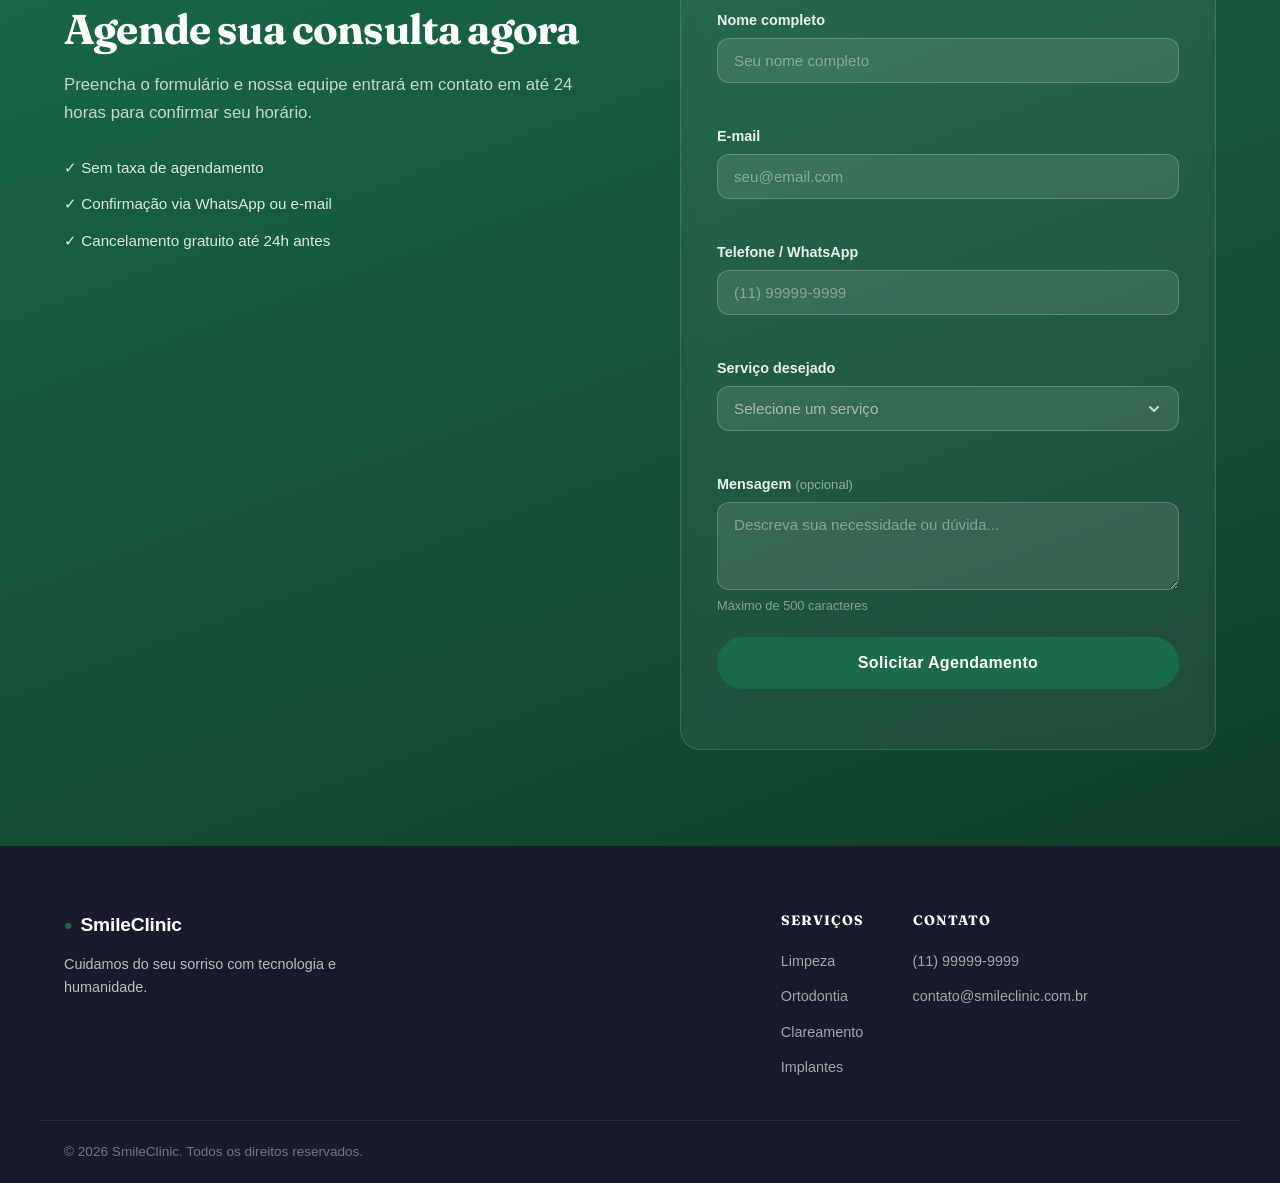
==== commit 269be689: "style(landing): transforma depoimentos em carrossel continuo suave e refina select e alinhamentos" ====
--- a/Front-End/index.html
+++ b/Front-End/index.html
@@ -121,7 +121,7 @@
                 Check-in fácil, curta espera e ambiente acolhedor. Venha
                 conhecer a diferença de um atendimento realmente humanizado.
               </p>
-              <a href="#formulario" class="servico-link" id="link-consulta" aria-label="Agendar Primeira Consulta">
+              <a href="#formulario" class="servico-link" id="link-consulta" data-servico="primeira-consulta" aria-label="Agendar Primeira Consulta">
                 Agendar &rarr;
               </a>
             </li>
@@ -133,7 +133,7 @@
                 Remoção de tártaro, polimento e orientação de higiene bucal.
                 Sessão completa em até 60 minutos.
               </p>
-              <a href="#formulario" class="servico-link" id="link-limpeza" aria-label="Agendar Limpeza e Profilaxia">
+              <a href="#formulario" class="servico-link" id="link-limpeza" data-servico="limpeza" aria-label="Agendar Limpeza e Profilaxia">
                 Agendar &rarr;
               </a>
             </li>
@@ -144,7 +144,7 @@
                 Dor de dente não espera. Atendimento no mesmo dia para casos
                 urgentes, agendado online instantaneamente.
               </p>
-              <a href="#formulario" class="servico-link" id="link-emergencia" aria-label="Agendar Atendimento de Urgência">
+              <a href="#formulario" class="servico-link" id="link-emergencia" data-servico="emergencia" aria-label="Agendar Atendimento de Urgência">
                 Agendar &rarr;
               </a>
             </li>
@@ -155,7 +155,7 @@
                 Aparelhos fixos, móveis e alinhadores transparentes. Sorriso
                 alinhado com o tratamento ideal para seu caso.
               </p>
-              <a href="#formulario" class="servico-link" id="link-ortodontia" aria-label="Agendar Ortodontia">
+              <a href="#formulario" class="servico-link" id="link-ortodontia" data-servico="ortodontia" aria-label="Agendar Ortodontia">
                 Agendar &rarr;
               </a>
             </li>
@@ -166,7 +166,7 @@
                 Sorriso mais brilhante em uma única sessão. Resultado
                 profissional e duradouro com técnica segura.
               </p>
-              <a href="#formulario" class="servico-link" id="link-clareamento" aria-label="Agendar Clareamento Dental">
+              <a href="#formulario" class="servico-link" id="link-clareamento" data-servico="clareamento" aria-label="Agendar Clareamento Dental">
                 Agendar &rarr;
               </a>
             </li>
@@ -177,7 +177,7 @@
                 Especialistas em implantes com tecnologia 3D guiada para
                 resultados precisos e duradouros.
               </p>
-              <a href="#formulario" class="servico-link" id="link-implante" aria-label="Agendar Implantes">
+              <a href="#formulario" class="servico-link" id="link-implante" data-servico="implante" aria-label="Agendar Implantes">
                 Agendar &rarr;
               </a>
             </li>
@@ -186,65 +186,119 @@
       </section>
 
       <section class="depoimentos" id="depoimentos" aria-labelledby="depoimentos-titulo">
-        <div class="section-container">
+        <div class="section-container depoimentos-container">
           <div class="section-cabecalho">
             <p class="section-tag">O que dizem nossos pacientes</p>
             <h2 class="section-titulo" id="depoimentos-titulo">
               Sorrisos que falam por si
             </h2>
           </div>
-          <div class="depoimentos-grid" role="list">
-            <article class="depoimento-card" role="listitem">
-              <div class="depoimento-estrelas" aria-label="5 estrelas" aria-hidden="true">
-                &#9733;&#9733;&#9733;&#9733;&#9733;
-              </div>
-              <blockquote class="depoimento-texto">
-                "Marquei pelo site e fui atendida no horário. A equipe é
-                incrível, muito atenciosa. Nunca tive tanto cuidado em uma
-                consulta odontológica."
-              </blockquote>
-              <footer class="depoimento-autor">
-                <div class="autor-avatar" aria-hidden="true">C</div>
-                <div>
-                  <p class="autor-nome">Camila P.</p>
-                  <p class="autor-servico">Limpeza e Profilaxia</p>
-                </div>
-              </footer>
-            </article>
-            <article class="depoimento-card" role="listitem">
-              <div class="depoimento-estrelas" aria-label="5 estrelas" aria-hidden="true">
-                &#9733;&#9733;&#9733;&#9733;&#9733;
-              </div>
-              <blockquote class="depoimento-texto">
-                "A equipe administrativa é sempre gentil. Me sinto ouvido e
-                compreendido. O serviço é de alta qualidade e o atendimento é
-                muito humano."
-              </blockquote>
-              <footer class="depoimento-autor">
-                <div class="autor-avatar" aria-hidden="true">D</div>
-                <div>
-                  <p class="autor-nome">Diego T.</p>
-                  <p class="autor-servico">Consulta de Avaliação</p>
-                </div>
-              </footer>
-            </article>
-            <article class="depoimento-card" role="listitem">
-              <div class="depoimento-estrelas" aria-label="5 estrelas" aria-hidden="true">
-                &#9733;&#9733;&#9733;&#9733;&#9733;
-              </div>
-              <blockquote class="depoimento-texto">
-                "A higienista explicou cada etapa da limpeza. O dentista se
-                preocupou com como eu estava. É uma clínica centrada no
-                paciente e você não vai se arrepender."
-              </blockquote>
-              <footer class="depoimento-autor">
-                <div class="autor-avatar" aria-hidden="true">J</div>
-                <div>
-                  <p class="autor-nome">Juliana F.</p>
-                  <p class="autor-servico">Limpeza e Profilaxia</p>
-                </div>
-              </footer>
-            </article>
+          <div class="depoimentos-marquee" id="depoimentos-marquee" aria-label="Depoimentos de pacientes">
+            <div class="depoimentos-track" id="depoimentos-track">
+              <div class="depoimentos-grupo" role="list">
+                <article class="depoimento-card" role="listitem">
+                  <div class="depoimento-estrelas" aria-label="5 estrelas" aria-hidden="true">
+                    &#9733;&#9733;&#9733;&#9733;&#9733;
+                  </div>
+                  <blockquote class="depoimento-texto">
+                    "Marquei pelo site e fui atendida no horário. A equipe é
+                    incrível, muito atenciosa. Nunca tive tanto cuidado em uma
+                    consulta odontológica."
+                  </blockquote>
+                  <footer class="depoimento-autor">
+                    <div class="autor-avatar" aria-hidden="true">C</div>
+                    <div>
+                      <p class="autor-nome">Camila P.</p>
+                      <p class="autor-servico">Limpeza e Profilaxia</p>
+                    </div>
+                  </footer>
+                </article>
+                <article class="depoimento-card" role="listitem">
+                  <div class="depoimento-estrelas" aria-label="5 estrelas" aria-hidden="true">
+                    &#9733;&#9733;&#9733;&#9733;&#9733;
+                  </div>
+                  <blockquote class="depoimento-texto">
+                    "A equipe administrativa é sempre gentil. Me sinto ouvido e
+                    compreendido. O serviço é de alta qualidade e o atendimento é
+                    muito humano."
+                  </blockquote>
+                  <footer class="depoimento-autor">
+                    <div class="autor-avatar" aria-hidden="true">D</div>
+                    <div>
+                      <p class="autor-nome">Diego T.</p>
+                      <p class="autor-servico">Consulta de Avaliação</p>
+                    </div>
+                  </footer>
+                </article>
+                <article class="depoimento-card" role="listitem">
+                  <div class="depoimento-estrelas" aria-label="5 estrelas" aria-hidden="true">
+                    &#9733;&#9733;&#9733;&#9733;&#9733;
+                  </div>
+                  <blockquote class="depoimento-texto">
+                    "A higienista explicou cada etapa da limpeza. O dentista se
+                    preocupou com como eu estava. É uma clínica centrada no
+                    paciente e você não vai se arrepender."
+                  </blockquote>
+                  <footer class="depoimento-autor">
+                    <div class="autor-avatar" aria-hidden="true">J</div>
+                    <div>
+                      <p class="autor-nome">Juliana F.</p>
+                      <p class="autor-servico">Limpeza e Profilaxia</p>
+                    </div>
+                  </footer>
+                </article>
+                <article class="depoimento-card" role="listitem">
+                  <div class="depoimento-estrelas" aria-label="5 estrelas" aria-hidden="true">
+                    &#9733;&#9733;&#9733;&#9733;&#9733;
+                  </div>
+                  <blockquote class="depoimento-texto">
+                    "Fiz o clareamento em consultório e o resultado superou o
+                    esperado sem nenhuma sensibilidade. Ambiente silencioso,
+                    limpo e pontual."
+                  </blockquote>
+                  <footer class="depoimento-autor">
+                    <div class="autor-avatar" aria-hidden="true">R</div>
+                    <div>
+                      <p class="autor-nome">Renata S.</p>
+                      <p class="autor-servico">Clareamento Dental</p>
+                    </div>
+                  </footer>
+                </article>
+                <article class="depoimento-card" role="listitem">
+                  <div class="depoimento-estrelas" aria-label="5 estrelas" aria-hidden="true">
+                    &#9733;&#9733;&#9733;&#9733;&#9733;
+                  </div>
+                  <blockquote class="depoimento-texto">
+                    "Acompanho minha ortodontia há mais de um ano aqui. Cada
+                    retorno é organizado, rápido e com explicação clara da
+                    evolução."
+                  </blockquote>
+                  <footer class="depoimento-autor">
+                    <div class="autor-avatar" aria-hidden="true">L</div>
+                    <div>
+                      <p class="autor-nome">Lucas M.</p>
+                      <p class="autor-servico">Ortodontia</p>
+                    </div>
+                  </footer>
+                </article>
+                <article class="depoimento-card" role="listitem">
+                  <div class="depoimento-estrelas" aria-label="5 estrelas" aria-hidden="true">
+                    &#9733;&#9733;&#9733;&#9733;&#9733;
+                  </div>
+                  <blockquote class="depoimento-texto">
+                    "Tive receio antes do implante, mas o planejamento 3D e a
+                    calma do dentista tornaram tudo tranquilo do início ao fim."
+                  </blockquote>
+                  <footer class="depoimento-autor">
+                    <div class="autor-avatar" aria-hidden="true">H</div>
+                    <div>
+                      <p class="autor-nome">Henrique B.</p>
+                      <p class="autor-servico">Implantes</p>
+                    </div>
+                  </footer>
+                </article>
+              </div>
+            </div>
           </div>
         </div>
       </section>
--- a/Front-End/style.css
+++ b/Front-End/style.css
@@ -16,9 +16,10 @@
   --fonte-titulo: 'Fraunces', serif;
   --raio: 12px;
   --raio-pill: 100px;
-  --sombra-card: 0 4px 24px rgba(0,0,0,0.08);
-  --sombra-card-hover: 0 12px 40px rgba(0,0,0,0.14);
-  --transicao: 0.25s ease;
+  --sombra-card: 0 4px 24px rgba(0,0,0,0.06);
+  --sombra-card-hover: 0 12px 36px rgba(0,0,0,0.12);
+  --ease-ios: cubic-bezier(0.22, 1, 0.36, 1);
+  --transicao: 0.22s var(--ease-ios);
 }
 
 html { scroll-behavior: smooth; }
@@ -191,7 +192,7 @@
 
 .section-titulo {
   font-size: clamp(1.8rem, 4vw, 2.6rem);
-  font-weight: 800;
+  font-weight: 700;
   line-height: 1.2;
   letter-spacing: -0.02em;
   margin-bottom: 16px;
@@ -204,6 +205,11 @@
   max-width: 560px;
   margin: 0 auto;
   line-height: 1.7;
+}
+
+.convenios-texto .section-subtitulo,
+.formulario-info .section-subtitulo {
+  margin: 0;
 }
 
 .hero {
@@ -297,22 +303,25 @@
 
 .badge-flutuante {
   position: absolute;
-  background: #fff;
-  border-radius: var(--raio);
-  padding: 12px 18px;
-  box-shadow: 0 8px 32px rgba(0,0,0,0.12);
+  background: rgba(255, 255, 255, 0.94);
+  backdrop-filter: blur(16px);
+  -webkit-backdrop-filter: blur(16px);
+  border: 1px solid rgba(26, 107, 74, 0.1);
+  border-radius: 14px;
+  padding: 14px 18px;
+  box-shadow: 0 12px 32px rgba(0, 0, 0, 0.1);
   display: flex;
   flex-direction: column;
   gap: 2px;
-  animation: flutuar 3s ease-in-out infinite;
-}
-
-.badge-1 { top: -16px; right: -16px; animation-delay: 0s; }
-.badge-2 { bottom: -16px; left: -16px; animation-delay: 1.5s; }
+}
+
+.badge-1 { top: -16px; right: -16px; }
+.badge-2 { bottom: -16px; left: -16px; }
 
 .badge-numero {
   font-size: 1.4rem;
-  font-weight: 800;
+  font-weight: 700;
+  font-variant-numeric: tabular-nums;
   color: var(--cor-primaria);
   line-height: 1;
 }
@@ -323,11 +332,6 @@
   font-weight: 500;
 }
 
-@keyframes flutuar {
-  0%, 100% { transform: translateY(0); }
-  50% { transform: translateY(-6px); }
-}
-
 .servicos { background: var(--cor-fundo-alt); }
 
 .servicos-grid {
@@ -338,16 +342,18 @@
 
 .servico-card {
   background: var(--cor-fundo);
-  border-radius: var(--raio);
+  border-radius: 16px;
   padding: 32px 28px;
   border: 1px solid var(--cor-borda);
+  display: flex;
+  flex-direction: column;
   transition: transform var(--transicao), box-shadow var(--transicao), border-color var(--transicao);
   position: relative;
   overflow: hidden;
 }
 
 .servico-card:hover {
-  transform: translateY(-6px);
+  transform: translateY(-4px);
   box-shadow: var(--sombra-card-hover);
   border-color: var(--cor-acento);
 }
@@ -395,35 +401,88 @@
 }
 
 .servico-link {
+  margin-top: auto;
   font-size: 0.9rem;
   font-weight: 600;
   color: var(--cor-primaria);
-  transition: gap var(--transicao), letter-spacing var(--transicao);
+  transition: color var(--transicao), transform var(--transicao);
   display: inline-block;
 }
-.servico-link:hover { letter-spacing: 0.03em; }
-
-.depoimentos { background: var(--cor-fundo); }
-
-.depoimentos-grid {
-  display: grid;
-  grid-template-columns: repeat(3, 1fr);
+.servico-link:hover { transform: translateX(3px); }
+
+.depoimentos {
+  background: var(--cor-fundo);
+  overflow: hidden;
+}
+
+.depoimentos-container {
+  max-width: 1360px;
+}
+
+.depoimentos-marquee {
+  position: relative;
+  width: 100%;
+  overflow: hidden;
+  padding: 12px 0 20px;
+  -webkit-mask-image: linear-gradient(
+    to right,
+    transparent 0%,
+    #000 7%,
+    #000 93%,
+    transparent 100%
+  );
+  mask-image: linear-gradient(
+    to right,
+    transparent 0%,
+    #000 7%,
+    #000 93%,
+    transparent 100%
+  );
+}
+
+.depoimentos-track {
+  display: flex;
+  width: max-content;
+  will-change: transform;
+  animation: marqueeDepoimentos 48s linear infinite;
+}
+
+.depoimentos-marquee:hover .depoimentos-track,
+.depoimentos-marquee:focus-within .depoimentos-track {
+  animation-play-state: paused;
+}
+
+.depoimentos-grupo {
+  display: flex;
+  align-items: stretch;
   gap: 24px;
+  padding-right: 24px;
+}
+
+@keyframes marqueeDepoimentos {
+  from {
+    transform: translate3d(0, 0, 0);
+  }
+  to {
+    transform: translate3d(-50%, 0, 0);
+  }
 }
 
 .depoimento-card {
+  flex: 0 0 360px;
   background: var(--cor-fundo-alt);
-  border-radius: var(--raio);
-  padding: 32px 28px;
+  border-radius: 16px;
+  padding: 28px 26px;
   border: 1px solid var(--cor-borda);
   display: flex;
   flex-direction: column;
   gap: 16px;
-  transition: transform var(--transicao), box-shadow var(--transicao);
+  transition: transform var(--transicao), box-shadow var(--transicao), border-color var(--transicao);
 }
 .depoimento-card:hover {
   transform: translateY(-4px);
   box-shadow: var(--sombra-card);
+  border-color: rgba(26, 107, 74, 0.22);
 }
 
 .depoimento-estrelas { color: #f6ad55; font-size: 0.9rem; letter-spacing: 2px; }
@@ -594,6 +653,155 @@
 
 .form-select option { background: #1a3d2a; color: #fff; }
 
+/* Select customizado com popover animado no formulário */
+
+.lp-select-wrap {
+  position: relative;
+  width: 100%;
+}
+
+.lp-select-wrap > select {
+  position: absolute;
+  inset: 0;
+  width: 1px;
+  height: 1px;
+  opacity: 0;
+  pointer-events: none;
+  margin: 0;
+}
+
+.lp-select-trigger {
+  width: 100%;
+  display: flex;
+  align-items: center;
+  justify-content: space-between;
+  gap: 12px;
+  padding: 13px 16px;
+  background: rgba(255, 255, 255, 0.1);
+  border: 1px solid rgba(255, 255, 255, 0.2);
+  border-radius: var(--raio);
+  font-family: var(--fonte-principal);
+  font-size: 0.95rem;
+  color: #fff;
+  text-align: left;
+  cursor: pointer;
+  transition: border-color var(--transicao), background-color var(--transicao), box-shadow var(--transicao), transform 140ms var(--ease-ios);
+}
+
+.lp-select-trigger:hover {
+  border-color: rgba(255, 255, 255, 0.36);
+  background: rgba(255, 255, 255, 0.14);
+}
+
+.lp-select-trigger:active {
+  transform: scale(0.99);
+}
+
+.lp-select-trigger[aria-expanded="true"] {
+  border-color: var(--cor-acento);
+  background: rgba(255, 255, 255, 0.15);
+  box-shadow: 0 0 0 3px rgba(46, 204, 143, 0.2);
+}
+
+.lp-select-trigger.input-erro { border-color: #fc8181; }
+.lp-select-trigger.input-valido { border-color: var(--cor-acento); }
+
+.lp-select-label.placeholder {
+  color: rgba(255, 255, 255, 0.55);
+}
+
+.lp-select-chevron {
+  width: 16px;
+  height: 16px;
+  flex-shrink: 0;
+  stroke: currentColor;
+  fill: none;
+  stroke-width: 2;
+  stroke-linecap: round;
+  stroke-linejoin: round;
+  opacity: 0.75;
+  transition: transform 200ms var(--ease-ios), opacity var(--transicao);
+}
+
+.lp-select-trigger[aria-expanded="true"] .lp-select-chevron {
+  transform: rotate(180deg);
+  opacity: 1;
+}
+
+.lp-select-menu {
+  position: fixed;
+  top: 0;
+  left: 0;
+  z-index: 1200;
+  max-height: 280px;
+  overflow-y: auto;
+  padding: 6px;
+  border-radius: 14px;
+  background: rgba(16, 52, 37, 0.96);
+  backdrop-filter: blur(22px);
+  -webkit-backdrop-filter: blur(22px);
+  border: 1px solid rgba(255, 255, 255, 0.16);
+  box-shadow: 0 18px 44px rgba(0, 0, 0, 0.35);
+  opacity: 0;
+  transform: translate3d(0, -6px, 0) scale(0.97);
+  transform-origin: top center;
+  pointer-events: none;
+  will-change: opacity, transform;
+  transition: opacity 160ms var(--ease-ios), transform 200ms var(--ease-ios);
+}
+
+.lp-select-menu.para-cima {
+  transform: translate3d(0, 6px, 0) scale(0.97);
+  transform-origin: bottom center;
+}
+
+.lp-select-menu.aberto {
+  opacity: 1;
+  transform: translate3d(0, 0, 0) scale(1);
+  pointer-events: auto;
+}
+
+.lp-select-option {
+  width: 100%;
+  display: flex;
+  align-items: center;
+  justify-content: space-between;
+  gap: 10px;
+  padding: 10px 12px;
+  border: 0;
+  border-radius: 9px;
+  background: transparent;
+  color: rgba(255, 255, 255, 0.88);
+  font-family: var(--fonte-principal);
+  font-size: 0.92rem;
+  text-align: left;
+  cursor: pointer;
+  transition: background-color 140ms var(--ease-ios), color 140ms var(--ease-ios);
+}
+
+.lp-select-option:hover,
+.lp-select-option.focado {
+  background: rgba(255, 255, 255, 0.1);
+  color: #fff;
+}
+
+.lp-select-option[aria-selected="true"] {
+  background: rgba(46, 204, 143, 0.18);
+  color: #fff;
+  font-weight: 600;
+}
+
+.lp-select-check {
+  width: 15px;
+  height: 15px;
+  stroke: var(--cor-acento);
+  fill: none;
+  stroke-width: 2.2;
+  stroke-linecap: round;
+  stroke-linejoin: round;
+  flex-shrink: 0;
+}
+
 .form-textarea { resize: vertical; min-height: 88px; }
 
 .form-erro {
@@ -638,7 +846,7 @@
   font-size: 0.9rem;
   font-weight: 500;
   text-align: center;
-  transition: all var(--transicao);
+  transition: opacity var(--transicao), transform var(--transicao), padding var(--transicao);
 }
 
 .form-feedback.sucesso {
@@ -703,7 +911,6 @@
 
 @media (max-width: 1024px) {
   .servicos-grid { grid-template-columns: repeat(2, 1fr); }
-  .depoimentos-grid { grid-template-columns: repeat(2, 1fr); }
   .convenios-inner { grid-template-columns: 1fr; gap: 48px; }
   .formulario-inner { grid-template-columns: 1fr; gap: 48px; }
 }
@@ -743,7 +950,11 @@
   .hero-img { height: 320px; }
 
   .servicos-grid { grid-template-columns: 1fr; }
-  .depoimentos-grid { grid-template-columns: 1fr; }
+  .depoimento-card { flex: 0 0 300px; }
+  .depoimentos-marquee {
+    -webkit-mask-image: linear-gradient(to right, transparent 0%, #000 4%, #000 96%, transparent 100%);
+    mask-image: linear-gradient(to right, transparent 0%, #000 4%, #000 96%, transparent 100%);
+  }
 
   .convenios-numeros { grid-template-columns: 1fr 1fr; }
 
@@ -751,6 +962,20 @@
 
   .footer-container { grid-template-columns: 1fr; gap: 40px; }
   .footer-nav { gap: 32px; }
+}
+
+@media (prefers-reduced-motion: reduce) {
+  .depoimentos-marquee {
+    overflow-x: auto;
+    -webkit-mask-image: none;
+    mask-image: none;
+  }
+  .depoimentos-track {
+    animation: none;
+  }
+  .depoimentos-grupo[aria-hidden="true"] {
+    display: none;
+  }
 }
 
 @media (max-width: 375px) {
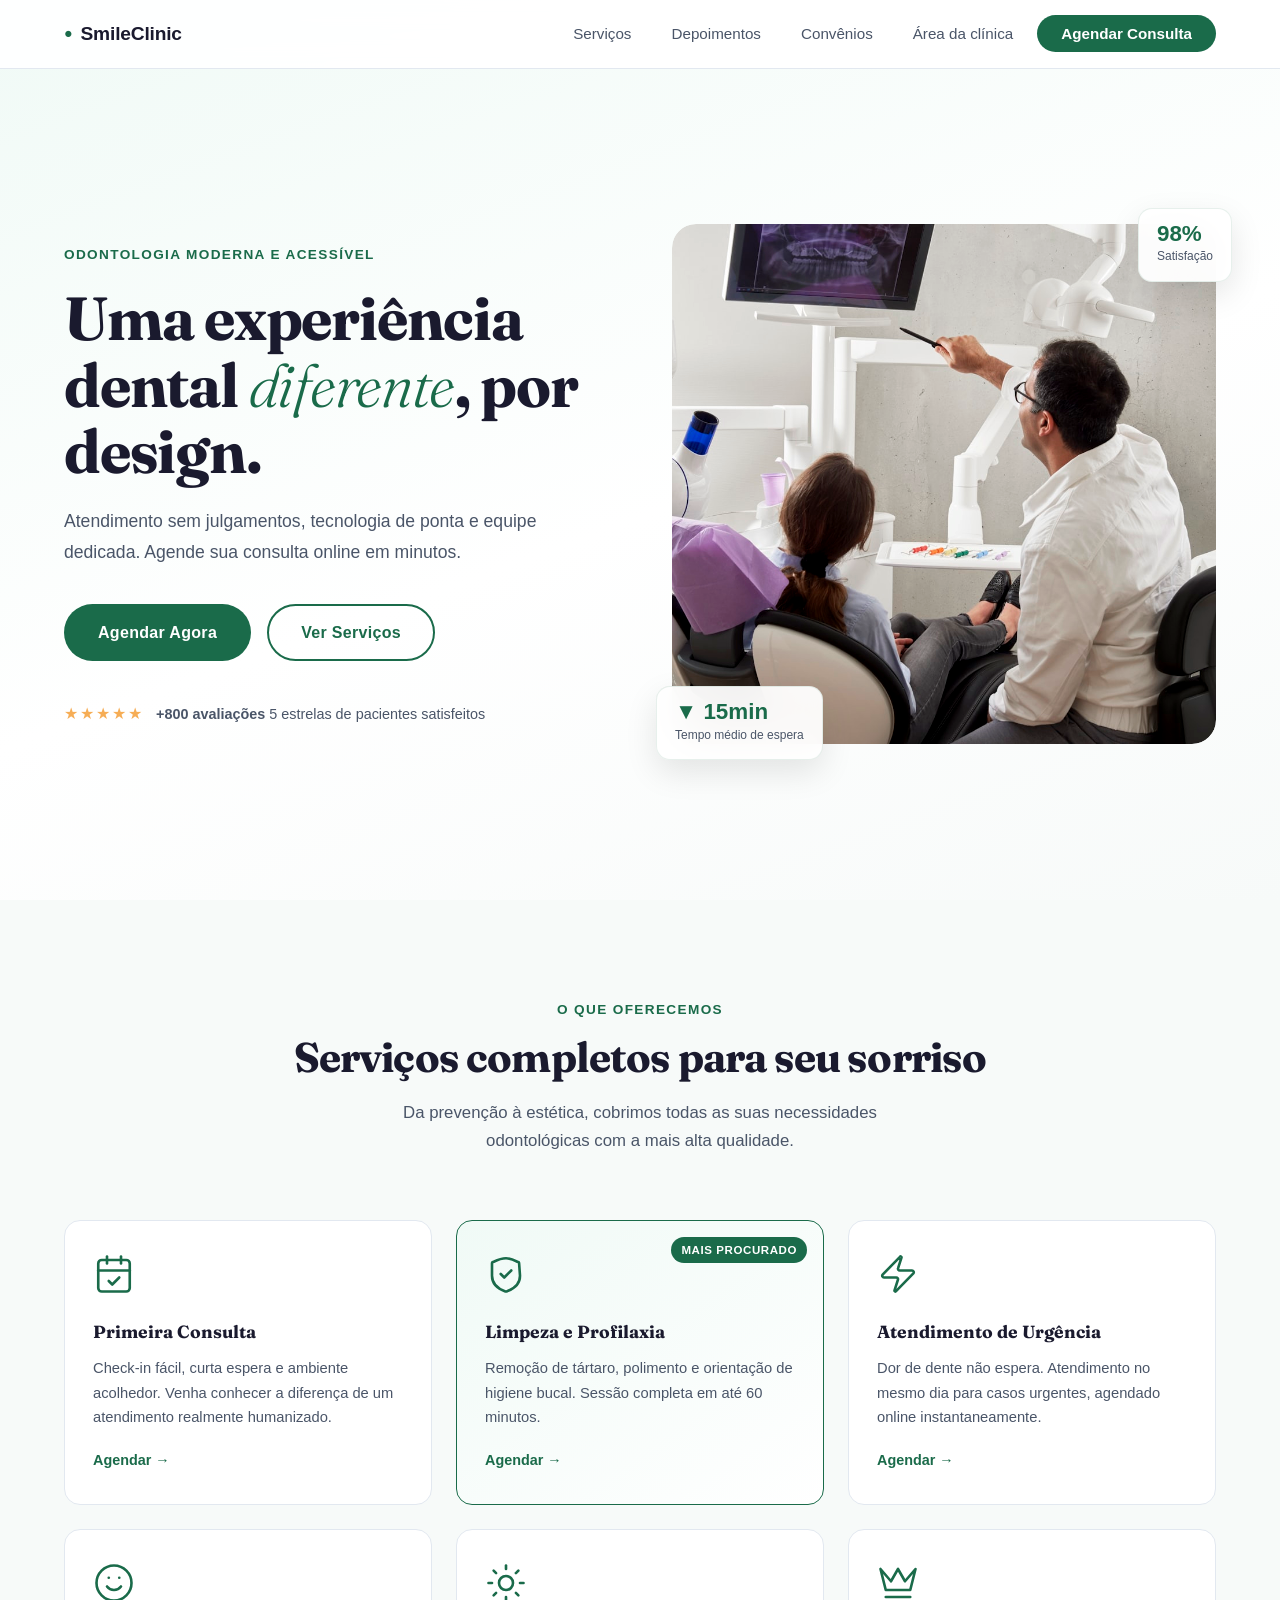
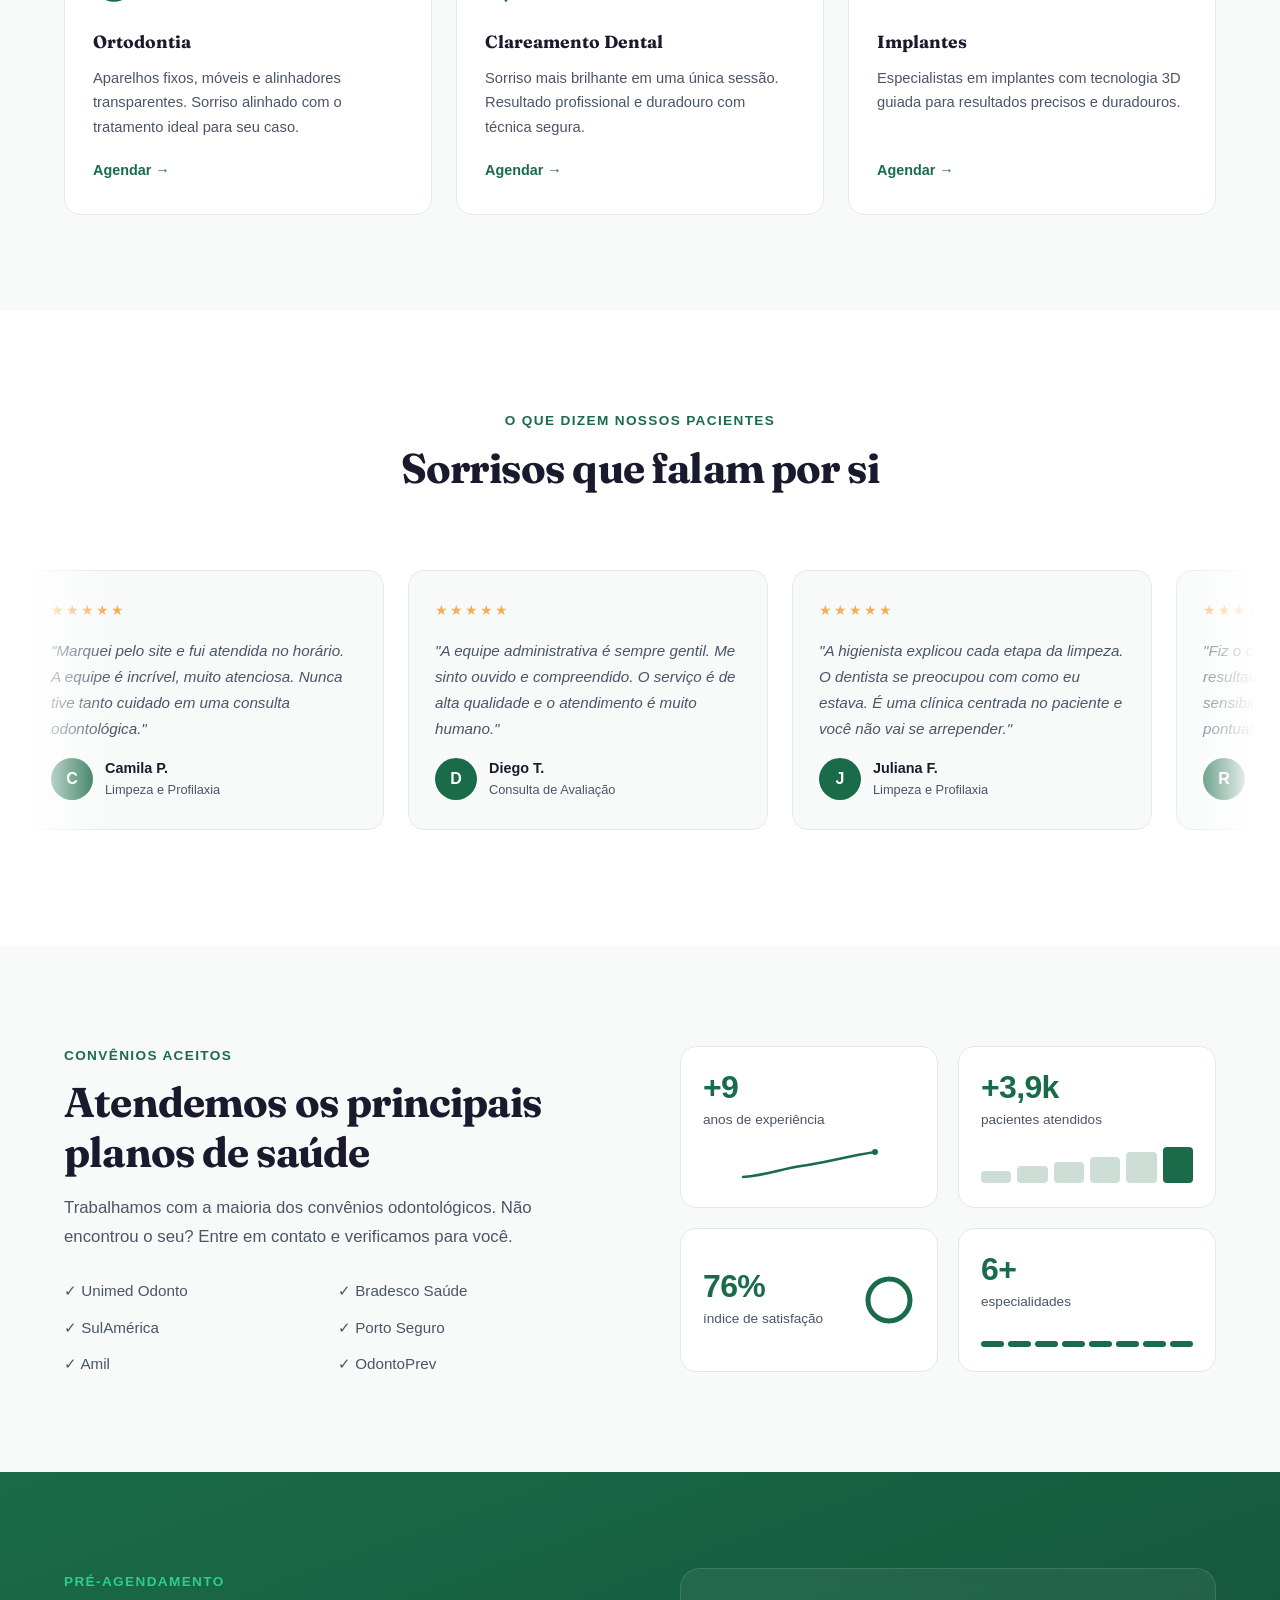
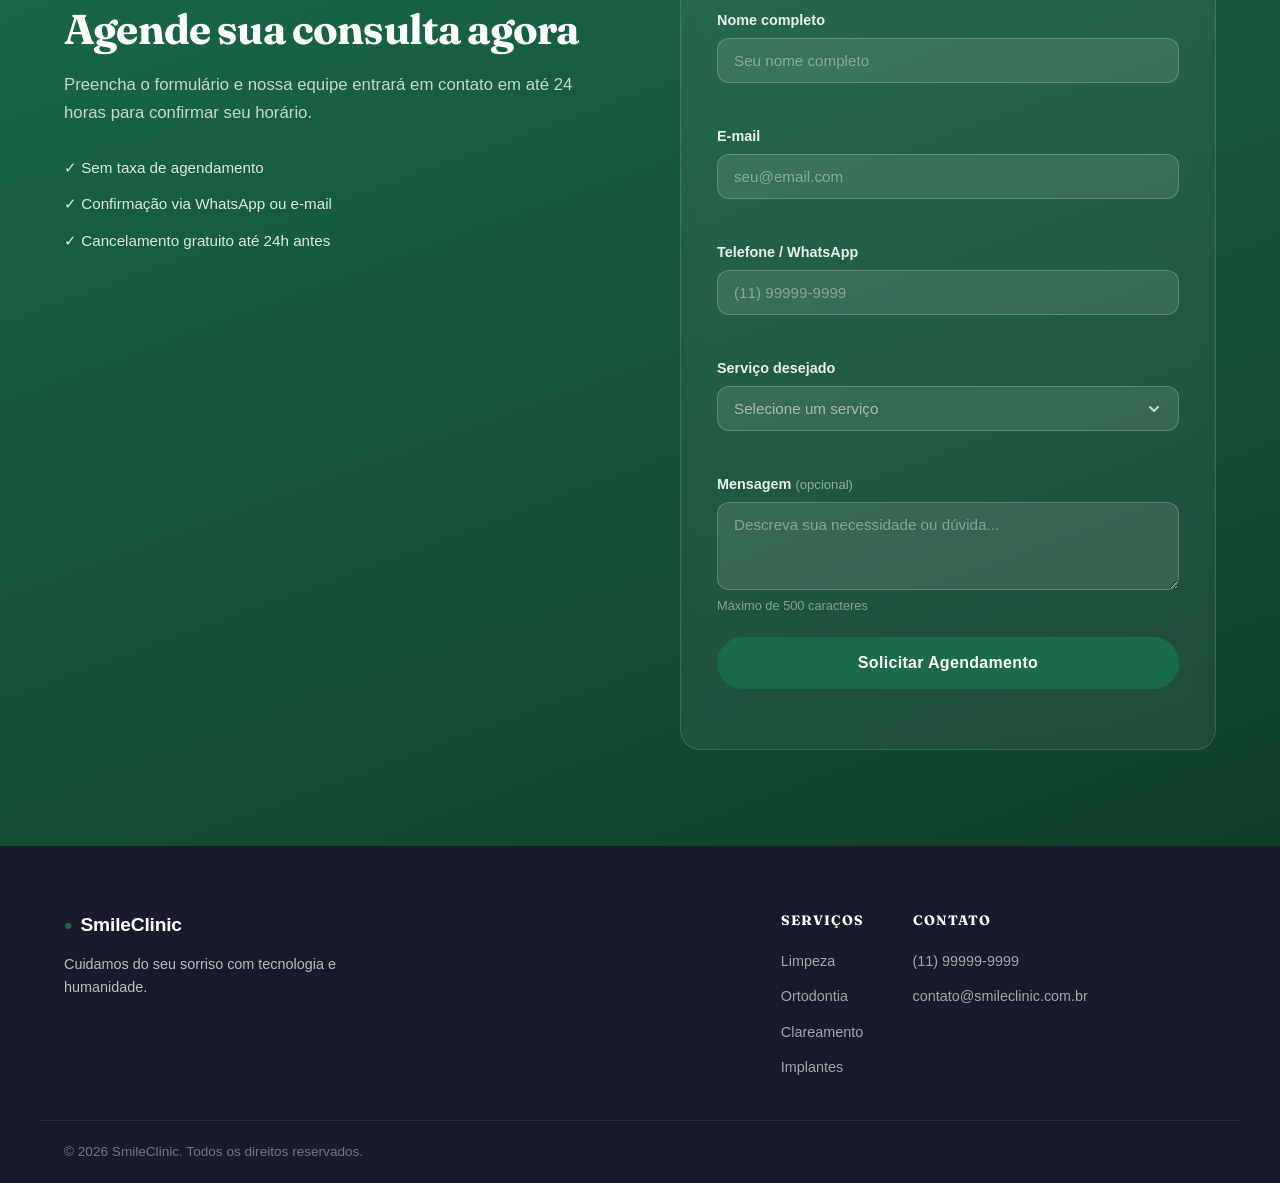
==== commit 23470da7: "feat(landing): adiciona contadores e micro-graficos SVG animados ao rolar ate estatisticas" ====
--- a/Front-End/index.html
+++ b/Front-End/index.html
@@ -324,22 +324,57 @@
                 <li class="convenio-item">&#10003; OdontoPrev</li>
               </ul>
             </div>
-            <div class="convenios-numeros" aria-label="Estatísticas da clínica">
+            <div class="convenios-numeros" id="convenios-numeros" aria-label="Estatísticas da clínica">
               <div class="numero-card">
-                <span class="numero-valor">+12</span>
-                <span class="numero-label">anos de experiência</span>
+                <div class="numero-topo">
+                  <span class="numero-valor" data-count-to="12" data-prefix="+">+12</span>
+                  <span class="numero-label">anos de experiência</span>
+                </div>
+                <svg class="metric-spark" viewBox="0 0 140 36" aria-hidden="true">
+                  <path class="metric-spark-bg" d="M 4 30 C 28 28, 42 22, 62 19 C 86 16, 104 10, 136 5" />
+                  <path class="metric-spark-line" pathLength="100" d="M 4 30 C 28 28, 42 22, 62 19 C 86 16, 104 10, 136 5" />
+                  <circle class="metric-spark-end" cx="136" cy="5" r="3" />
+                </svg>
               </div>
               <div class="numero-card">
-                <span class="numero-valor">+5k</span>
-                <span class="numero-label">pacientes atendidos</span>
+                <div class="numero-topo">
+                  <span class="numero-valor" data-count-to="5" data-prefix="+" data-suffix="k" data-decimals="1">+5k</span>
+                  <span class="numero-label">pacientes atendidos</span>
+                </div>
+                <div class="metric-bars" aria-hidden="true">
+                  <span style="--h: 34%; --i: 0"></span>
+                  <span style="--h: 48%; --i: 1"></span>
+                  <span style="--h: 58%; --i: 2"></span>
+                  <span style="--h: 72%; --i: 3"></span>
+                  <span style="--h: 86%; --i: 4"></span>
+                  <span class="destaque" style="--h: 100%; --i: 5"></span>
+                </div>
+              </div>
+              <div class="numero-card numero-card-ring">
+                <div class="numero-topo">
+                  <span class="numero-valor" data-count-to="98" data-suffix="%">98%</span>
+                  <span class="numero-label">índice de satisfação</span>
+                </div>
+                <svg class="metric-ring" viewBox="0 0 52 52" aria-hidden="true">
+                  <circle class="metric-ring-track" cx="26" cy="26" r="21" />
+                  <circle class="metric-ring-fill" cx="26" cy="26" r="21" pathLength="100" />
+                </svg>
               </div>
               <div class="numero-card">
-                <span class="numero-valor">98%</span>
-                <span class="numero-label">índice de satisfação</span>
-              </div>
-              <div class="numero-card">
-                <span class="numero-valor">8+</span>
-                <span class="numero-label">especialidades</span>
+                <div class="numero-topo">
+                  <span class="numero-valor" data-count-to="8" data-suffix="+">8+</span>
+                  <span class="numero-label">especialidades</span>
+                </div>
+                <div class="metric-segments" aria-hidden="true">
+                  <span style="--i: 0"></span>
+                  <span style="--i: 1"></span>
+                  <span style="--i: 2"></span>
+                  <span style="--i: 3"></span>
+                  <span style="--i: 4"></span>
+                  <span style="--i: 5"></span>
+                  <span style="--i: 6"></span>
+                  <span style="--i: 7"></span>
+                </div>
               </div>
             </div>
           </div>
--- a/Front-End/style.css
+++ b/Front-End/style.css
@@ -547,30 +547,175 @@
 
 .numero-card {
   background: var(--cor-fundo);
-  border-radius: var(--raio);
-  padding: 28px 24px;
+  border-radius: 16px;
+  padding: 24px 22px;
   border: 1px solid var(--cor-borda);
   display: flex;
   flex-direction: column;
-  gap: 6px;
-  transition: transform var(--transicao), box-shadow var(--transicao);
+  justify-content: space-between;
+  gap: 16px;
+  transition: transform var(--transicao), box-shadow var(--transicao), border-color var(--transicao), opacity 0.45s var(--ease-ios);
 }
 .numero-card:hover {
   transform: translateY(-4px);
   box-shadow: var(--sombra-card);
+  border-color: rgba(26, 107, 74, 0.24);
+}
+
+.numero-card-ring {
+  flex-direction: row;
+  align-items: center;
+}
+
+.numero-topo {
+  display: flex;
+  flex-direction: column;
+  gap: 6px;
 }
 
 .numero-valor {
   font-size: 2rem;
-  font-weight: 800;
+  font-weight: 700;
+  font-variant-numeric: tabular-nums;
   color: var(--cor-primaria);
   line-height: 1;
+  letter-spacing: -0.02em;
 }
 
 .numero-label {
   font-size: 0.85rem;
   color: var(--cor-texto-suave);
   font-weight: 500;
+}
+
+/* Micro-gráficos animados ao entrar no viewport */
+
+.convenios-numeros.aguardando .numero-card {
+  opacity: 0;
+  transform: translate3d(0, 14px, 0);
+}
+
+.convenios-numeros.animado .numero-card {
+  opacity: 1;
+  transform: translate3d(0, 0, 0);
+}
+
+.convenios-numeros.animado .numero-card:nth-child(2) { transition-delay: 70ms; }
+.convenios-numeros.animado .numero-card:nth-child(3) { transition-delay: 140ms; }
+.convenios-numeros.animado .numero-card:nth-child(4) { transition-delay: 210ms; }
+
+.metric-spark {
+  width: 100%;
+  height: 36px;
+  overflow: visible;
+  display: block;
+}
+
+.metric-spark-bg {
+  fill: none;
+  stroke: var(--cor-acento-claro);
+  stroke-width: 2.5;
+  stroke-linecap: round;
+}
+
+.metric-spark-line {
+  fill: none;
+  stroke: var(--cor-primaria);
+  stroke-width: 2.5;
+  stroke-linecap: round;
+  stroke-dasharray: 100;
+  stroke-dashoffset: 0;
+  transition: stroke-dashoffset 1.1s var(--ease-ios);
+}
+
+.metric-spark-end {
+  fill: var(--cor-primaria);
+  opacity: 1;
+  transition: opacity 0.3s var(--ease-ios) 0.85s;
+}
+
+.convenios-numeros.aguardando .metric-spark-line {
+  stroke-dashoffset: 100;
+}
+
+.convenios-numeros.aguardando .metric-spark-end {
+  opacity: 0;
+}
+
+.metric-bars {
+  display: grid;
+  grid-template-columns: repeat(6, 1fr);
+  align-items: end;
+  gap: 6px;
+  height: 36px;
+}
+
+.metric-bars span {
+  height: var(--h);
+  border-radius: 4px;
+  background: rgba(26, 107, 74, 0.22);
+  transform-origin: bottom;
+  transform: scaleY(1);
+  transition: transform 0.7s var(--ease-ios);
+  transition-delay: calc(var(--i) * 60ms + 120ms);
+}
+
+.metric-bars span.destaque {
+  background: var(--cor-primaria);
+}
+
+.convenios-numeros.aguardando .metric-bars span {
+  transform: scaleY(0);
+}
+
+.metric-ring {
+  width: 52px;
+  height: 52px;
+  flex-shrink: 0;
+  transform: rotate(-90deg);
+}
+
+.metric-ring-track {
+  fill: none;
+  stroke: var(--cor-acento-claro);
+  stroke-width: 5;
+}
+
+.metric-ring-fill {
+  fill: none;
+  stroke: var(--cor-primaria);
+  stroke-width: 5;
+  stroke-linecap: round;
+  stroke-dasharray: 100;
+  stroke-dashoffset: 2;
+  transition: stroke-dashoffset 1.15s var(--ease-ios) 140ms;
+}
+
+.convenios-numeros.aguardando .metric-ring-fill {
+  stroke-dashoffset: 100;
+}
+
+.metric-segments {
+  display: grid;
+  grid-template-columns: repeat(8, 1fr);
+  gap: 4px;
+  padding-top: 12px;
+}
+
+.metric-segments span {
+  height: 6px;
+  border-radius: 999px;
+  background: var(--cor-primaria);
+  opacity: 1;
+  transform: scaleX(1);
+  transform-origin: left;
+  transition: transform 0.45s var(--ease-ios), opacity 0.45s var(--ease-ios);
+  transition-delay: calc(var(--i) * 55ms + 180ms);
+}
+
+.convenios-numeros.aguardando .metric-segments span {
+  opacity: 0.15;
+  transform: scaleX(0.2);
 }
 
 .formulario-section {
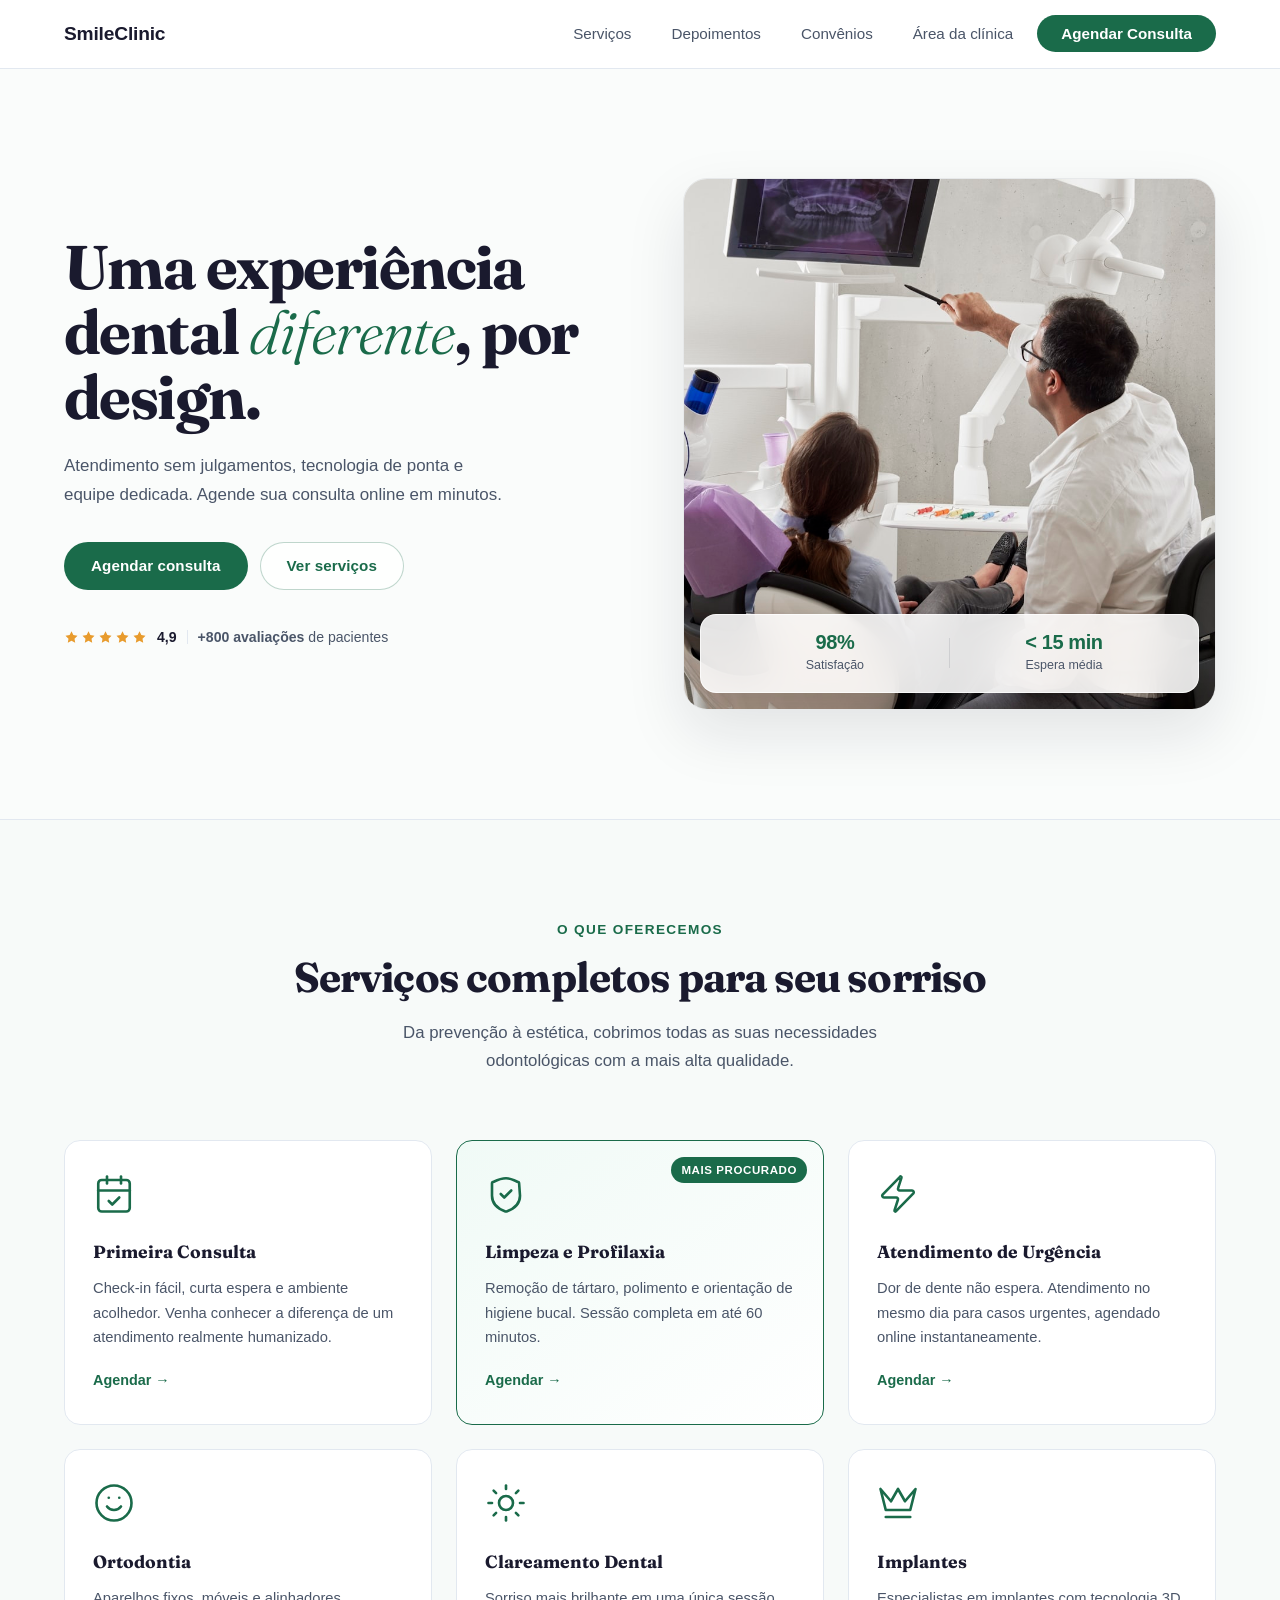
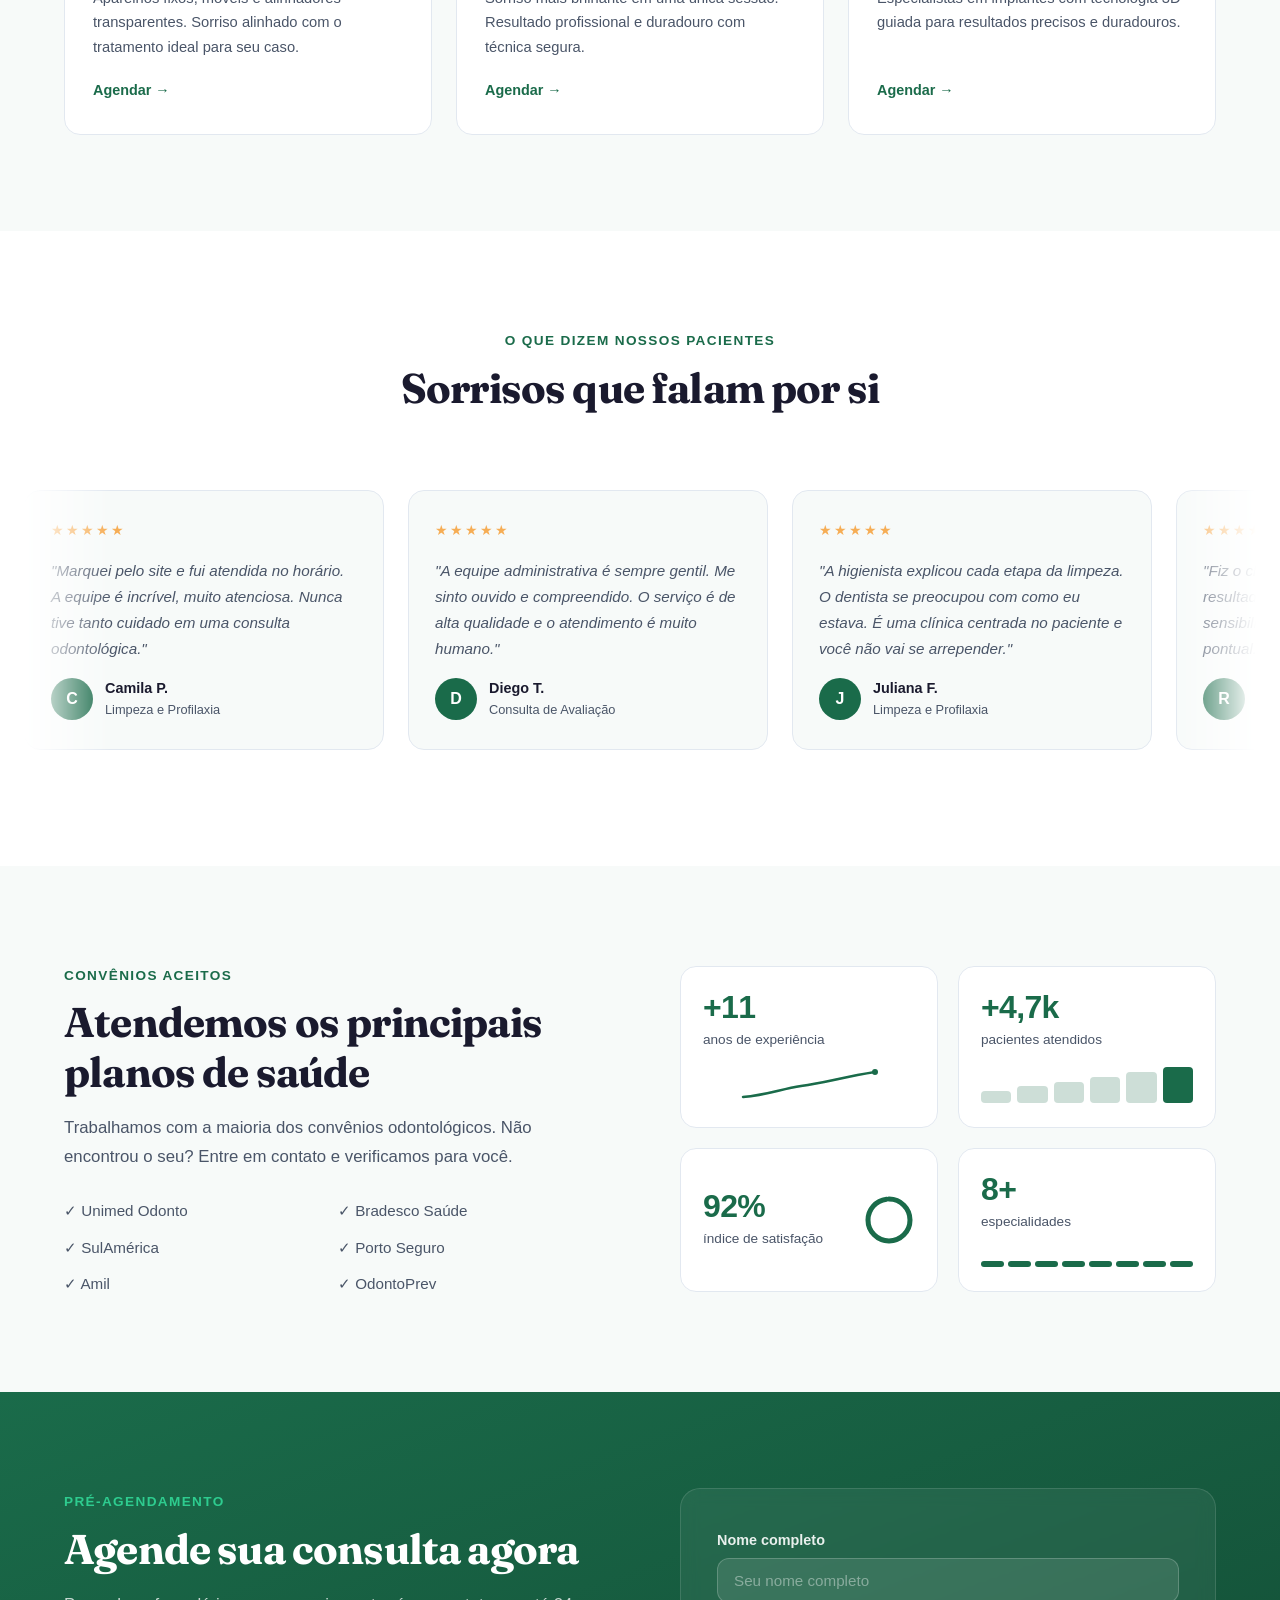
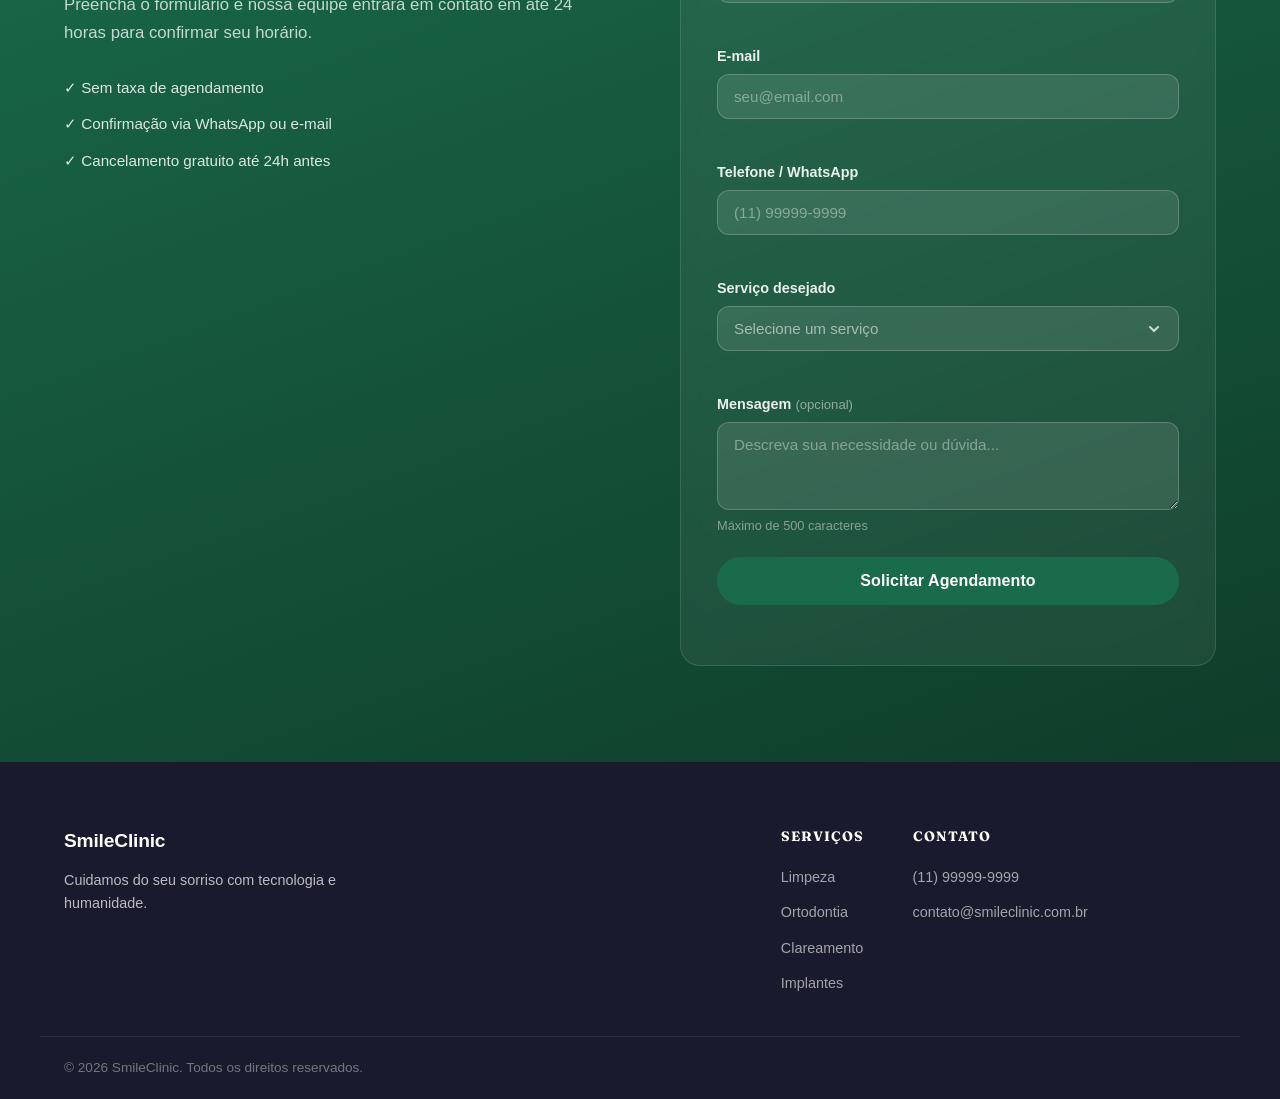
==== commit 3e615d21: "style(landing): refina hero com dock frosted-glass na foto, estrelas SVG e hierarquia limpa" ====
--- a/Front-End/index.html
+++ b/Front-End/index.html
@@ -25,7 +25,6 @@
     <nav class="navbar" id="navbar" role="navigation" aria-label="Menu principal">
       <div class="nav-container">
         <a href="#inicio" class="nav-logo" aria-label="SmileClinic - Página inicial">
-          <span class="logo-icon" aria-hidden="true">&#9679;</span>
           SmileClinic
         </a>
         <button
@@ -58,7 +57,6 @@
       <section class="hero" id="inicio" aria-labelledby="hero-titulo">
         <div class="hero-container">
           <div class="hero-content">
-            <p class="hero-tag">Odontologia moderna e acessível</p>
             <h1 class="hero-titulo" id="hero-titulo">
               Uma experiência dental
               <em>diferente</em>, por design.
@@ -69,33 +67,39 @@
             </p>
             <div class="hero-acoes">
               <a href="#formulario" class="btn btn-primario" id="hero-cta-agendar">
-                Agendar Agora
+                Agendar consulta
               </a>
               <a href="#servicos" class="btn btn-secundario" id="hero-cta-servicos">
-                Ver Serviços
-              </a>
-            </div>
-            <div class="hero-prova-social" aria-label="Avaliação dos pacientes">
-              <div class="estrelas" aria-hidden="true">
-                &#9733;&#9733;&#9733;&#9733;&#9733;
-              </div>
-              <p>
-                <strong>+800 avaliações</strong> 5 estrelas de pacientes
-                satisfeitos
-              </p>
-            </div>
-          </div>
-          <div class="hero-imagem" aria-hidden="true">
+                Ver serviços
+              </a>
+            </div>
+            <div class="hero-prova-social" aria-label="Avaliação 4,9 de 5 com mais de 800 pacientes">
+              <div class="estrelas-svg" aria-hidden="true">
+                <svg viewBox="0 0 20 20"><path d="M10 1.8l2.47 5.01 5.53.8-4 3.9.94 5.51L10 14.42l-4.94 2.6.94-5.51-4-3.9 5.53-.8L10 1.8z"/></svg>
+                <svg viewBox="0 0 20 20"><path d="M10 1.8l2.47 5.01 5.53.8-4 3.9.94 5.51L10 14.42l-4.94 2.6.94-5.51-4-3.9 5.53-.8L10 1.8z"/></svg>
+                <svg viewBox="0 0 20 20"><path d="M10 1.8l2.47 5.01 5.53.8-4 3.9.94 5.51L10 14.42l-4.94 2.6.94-5.51-4-3.9 5.53-.8L10 1.8z"/></svg>
+                <svg viewBox="0 0 20 20"><path d="M10 1.8l2.47 5.01 5.53.8-4 3.9.94 5.51L10 14.42l-4.94 2.6.94-5.51-4-3.9 5.53-.8L10 1.8z"/></svg>
+                <svg viewBox="0 0 20 20"><path d="M10 1.8l2.47 5.01 5.53.8-4 3.9.94 5.51L10 14.42l-4.94 2.6.94-5.51-4-3.9 5.53-.8L10 1.8z"/></svg>
+              </div>
+              <span class="prova-nota">4,9</span>
+              <span class="prova-divisor" aria-hidden="true"></span>
+              <p><strong>+800 avaliações</strong> de pacientes</p>
+            </div>
+          </div>
+          <div class="hero-imagem">
             <div class="imagem-wrapper">
               <img src="assets/hero-bg.jpg" alt="Consultório odontológico moderno e iluminado" class="hero-img" />
-            </div>
-            <div class="badge-flutuante badge-1">
-              <span class="badge-numero">98%</span>
-              <span class="badge-texto">Satisfação</span>
-            </div>
-            <div class="badge-flutuante badge-2">
-              <span class="badge-numero">&#9660; 15min</span>
-              <span class="badge-texto">Tempo médio de espera</span>
+              <div class="hero-dock" aria-label="Indicadores de atendimento">
+                <div class="hero-dock-item">
+                  <span class="hero-dock-valor">98%</span>
+                  <span class="hero-dock-rotulo">Satisfação</span>
+                </div>
+                <span class="hero-dock-sep" aria-hidden="true"></span>
+                <div class="hero-dock-item">
+                  <span class="hero-dock-valor">&lt; 15 min</span>
+                  <span class="hero-dock-rotulo">Espera média</span>
+                </div>
+              </div>
             </div>
           </div>
         </div>
@@ -521,7 +525,6 @@
       <div class="footer-container">
         <div class="footer-marca">
           <a href="#inicio" class="nav-logo" aria-label="SmileClinic">
-            <span class="logo-icon" aria-hidden="true">&#9679;</span>
             SmileClinic
           </a>
           <p class="footer-descricao">
--- a/Front-End/style.css
+++ b/Front-End/style.css
@@ -46,22 +46,23 @@
   align-items: center;
   justify-content: center;
   gap: 8px;
-  padding: 14px 32px;
+  height: 48px;
+  padding: 0 26px;
   border-radius: var(--raio-pill);
   font-family: var(--fonte-principal);
-  font-size: 1rem;
-  font-weight: 700;
+  font-size: 0.95rem;
+  font-weight: 600;
   cursor: pointer;
-  border: 2px solid transparent;
-  transition: background var(--transicao), color var(--transicao),
-    border-color var(--transicao), transform var(--transicao),
+  border: 1px solid transparent;
+  transition: background-color var(--transicao), color var(--transicao),
+    border-color var(--transicao), transform 140ms var(--ease-ios),
     box-shadow var(--transicao);
-  letter-spacing: 0.02em;
+  letter-spacing: 0.005em;
   white-space: nowrap;
 }
 
-.btn:hover { transform: translateY(-2px); }
-.btn:active { transform: translateY(0); }
+.btn:hover { transform: translateY(-1px); }
+.btn:active { transform: scale(0.975); }
 
 .btn-primario {
   background: var(--cor-primaria);
@@ -69,16 +70,17 @@
 }
 .btn-primario:hover {
   background: var(--cor-primaria-hover);
-  box-shadow: 0 8px 24px rgba(26, 107, 74, 0.35);
+  box-shadow: 0 8px 20px rgba(26, 107, 74, 0.24);
 }
 
 .btn-secundario {
-  background: transparent;
+  background: rgba(255, 255, 255, 0.8);
   color: var(--cor-primaria);
-  border-color: var(--cor-primaria);
+  border-color: rgba(26, 107, 74, 0.28);
 }
 .btn-secundario:hover {
   background: var(--cor-acento-claro);
+  border-color: var(--cor-primaria);
 }
 
 .navbar {
@@ -214,8 +216,9 @@
 
 .hero {
   padding-top: 68px;
-  background: linear-gradient(160deg, #f0faf6 0%, #ffffff 55%, #f7faf9 100%);
-  min-height: 100vh;
+  background: #fafcfb;
+  border-bottom: 1px solid var(--cor-borda);
+  min-height: min(92vh, 820px);
   display: flex;
   align-items: center;
 }
@@ -223,30 +226,38 @@
 .hero-container {
   max-width: 1200px;
   margin: 0 auto;
-  padding: 80px 24px;
+  padding: 64px 24px;
   display: grid;
-  grid-template-columns: 1fr 1fr;
+  grid-template-columns: 1.02fr 0.98fr;
   gap: 64px;
   align-items: center;
 }
 
-.hero-tag {
-  display: inline-block;
-  font-size: 0.85rem;
-  font-weight: 600;
-  color: var(--cor-primaria);
-  text-transform: uppercase;
-  letter-spacing: 0.1em;
-  margin-bottom: 20px;
+.hero-content > * {
+  animation: heroEntrada 0.55s var(--ease-ios) both;
+}
+.hero-content > *:nth-child(2) { animation-delay: 60ms; }
+.hero-content > *:nth-child(3) { animation-delay: 120ms; }
+.hero-content > *:nth-child(4) { animation-delay: 180ms; }
+
+@keyframes heroEntrada {
+  from {
+    opacity: 0;
+    transform: translate3d(0, 12px, 0);
+  }
+  to {
+    opacity: 1;
+    transform: translate3d(0, 0, 0);
+  }
 }
 
 .hero-titulo {
   font-family: var(--fonte-titulo);
-  font-size: clamp(2.4rem, 5.5vw, 3.8rem);
+  font-size: clamp(2.5rem, 5vw, 3.85rem);
   font-weight: 700;
-  line-height: 1.1;
-  letter-spacing: -0.02em;
-  margin-bottom: 20px;
+  line-height: 1.06;
+  letter-spacing: -0.025em;
+  margin-bottom: 22px;
   color: var(--cor-texto);
 }
 
@@ -257,79 +268,115 @@
 }
 
 .hero-subtitulo {
-  font-size: 1.1rem;
+  font-size: 1.06rem;
   color: var(--cor-texto-suave);
-  line-height: 1.75;
+  line-height: 1.7;
+  margin-bottom: 32px;
+  max-width: 450px;
+}
+
+.hero-acoes {
+  display: flex;
+  gap: 12px;
+  flex-wrap: wrap;
   margin-bottom: 36px;
-  max-width: 480px;
-}
-
-.hero-acoes {
-  display: flex;
-  gap: 16px;
-  flex-wrap: wrap;
-  margin-bottom: 40px;
 }
 
 .hero-prova-social {
-  display: flex;
-  align-items: center;
-  gap: 12px;
-  font-size: 0.9rem;
+  display: inline-flex;
+  align-items: center;
+  gap: 10px;
+  font-size: 0.88rem;
   color: var(--cor-texto-suave);
 }
 
-.estrelas { color: #f6ad55; font-size: 1rem; letter-spacing: 2px; }
-
-.hero-imagem { position: relative; }
+.estrelas-svg {
+  display: inline-flex;
+  align-items: center;
+  gap: 2px;
+}
+
+.estrelas-svg svg {
+  width: 15px;
+  height: 15px;
+  fill: #e89b2d;
+}
+
+.prova-nota {
+  font-weight: 700;
+  color: var(--cor-texto);
+  font-variant-numeric: tabular-nums;
+}
+
+.prova-divisor {
+  width: 1px;
+  height: 14px;
+  background: var(--cor-borda);
+}
+
+.hero-imagem {
+  position: relative;
+  animation: heroEntrada 0.65s var(--ease-ios) 100ms both;
+}
 
 .imagem-wrapper {
   position: relative;
   border-radius: 24px;
-  display: flex;
-  align-items: center;
-  justify-content: center;
   overflow: hidden;
+  border: 1px solid rgba(15, 23, 42, 0.08);
+  box-shadow: 0 24px 60px rgba(15, 23, 42, 0.1);
 }
 
 .hero-img {
   width: 100%;
-  height: 520px;
+  height: 530px;
   object-fit: cover;
-  border-radius: 24px;
-  box-shadow: var(--sombra-card);
-  filter: contrast(1.05) saturate(1.1);
-}
-
-.badge-flutuante {
+  object-position: center 24%;
+}
+
+.hero-dock {
   position: absolute;
-  background: rgba(255, 255, 255, 0.94);
-  backdrop-filter: blur(16px);
-  -webkit-backdrop-filter: blur(16px);
-  border: 1px solid rgba(26, 107, 74, 0.1);
-  border-radius: 14px;
-  padding: 14px 18px;
-  box-shadow: 0 12px 32px rgba(0, 0, 0, 0.1);
+  left: 16px;
+  right: 16px;
+  bottom: 16px;
+  display: grid;
+  grid-template-columns: 1fr auto 1fr;
+  align-items: center;
+  padding: 16px 20px;
+  border-radius: 16px;
+  background: rgba(255, 255, 255, 0.88);
+  backdrop-filter: blur(20px) saturate(160%);
+  -webkit-backdrop-filter: blur(20px) saturate(160%);
+  border: 1px solid rgba(255, 255, 255, 0.72);
+  box-shadow: 0 10px 28px rgba(15, 23, 42, 0.12);
+}
+
+.hero-dock-item {
   display: flex;
   flex-direction: column;
+  align-items: center;
   gap: 2px;
 }
 
-.badge-1 { top: -16px; right: -16px; }
-.badge-2 { bottom: -16px; left: -16px; }
-
-.badge-numero {
-  font-size: 1.4rem;
+.hero-dock-valor {
+  font-size: 1.25rem;
   font-weight: 700;
   font-variant-numeric: tabular-nums;
+  letter-spacing: -0.02em;
   color: var(--cor-primaria);
-  line-height: 1;
-}
-
-.badge-texto {
-  font-size: 0.75rem;
+  line-height: 1.15;
+}
+
+.hero-dock-rotulo {
+  font-size: 0.78rem;
+  font-weight: 500;
   color: var(--cor-texto-suave);
-  font-weight: 500;
+}
+
+.hero-dock-sep {
+  width: 1px;
+  height: 30px;
+  background: rgba(15, 23, 42, 0.1);
 }
 
 .servicos { background: var(--cor-fundo-alt); }
@@ -1110,6 +1157,10 @@
 }
 
 @media (prefers-reduced-motion: reduce) {
+  .hero-content > *,
+  .hero-imagem {
+    animation: none;
+  }
   .depoimentos-marquee {
     overflow-x: auto;
     -webkit-mask-image: none;
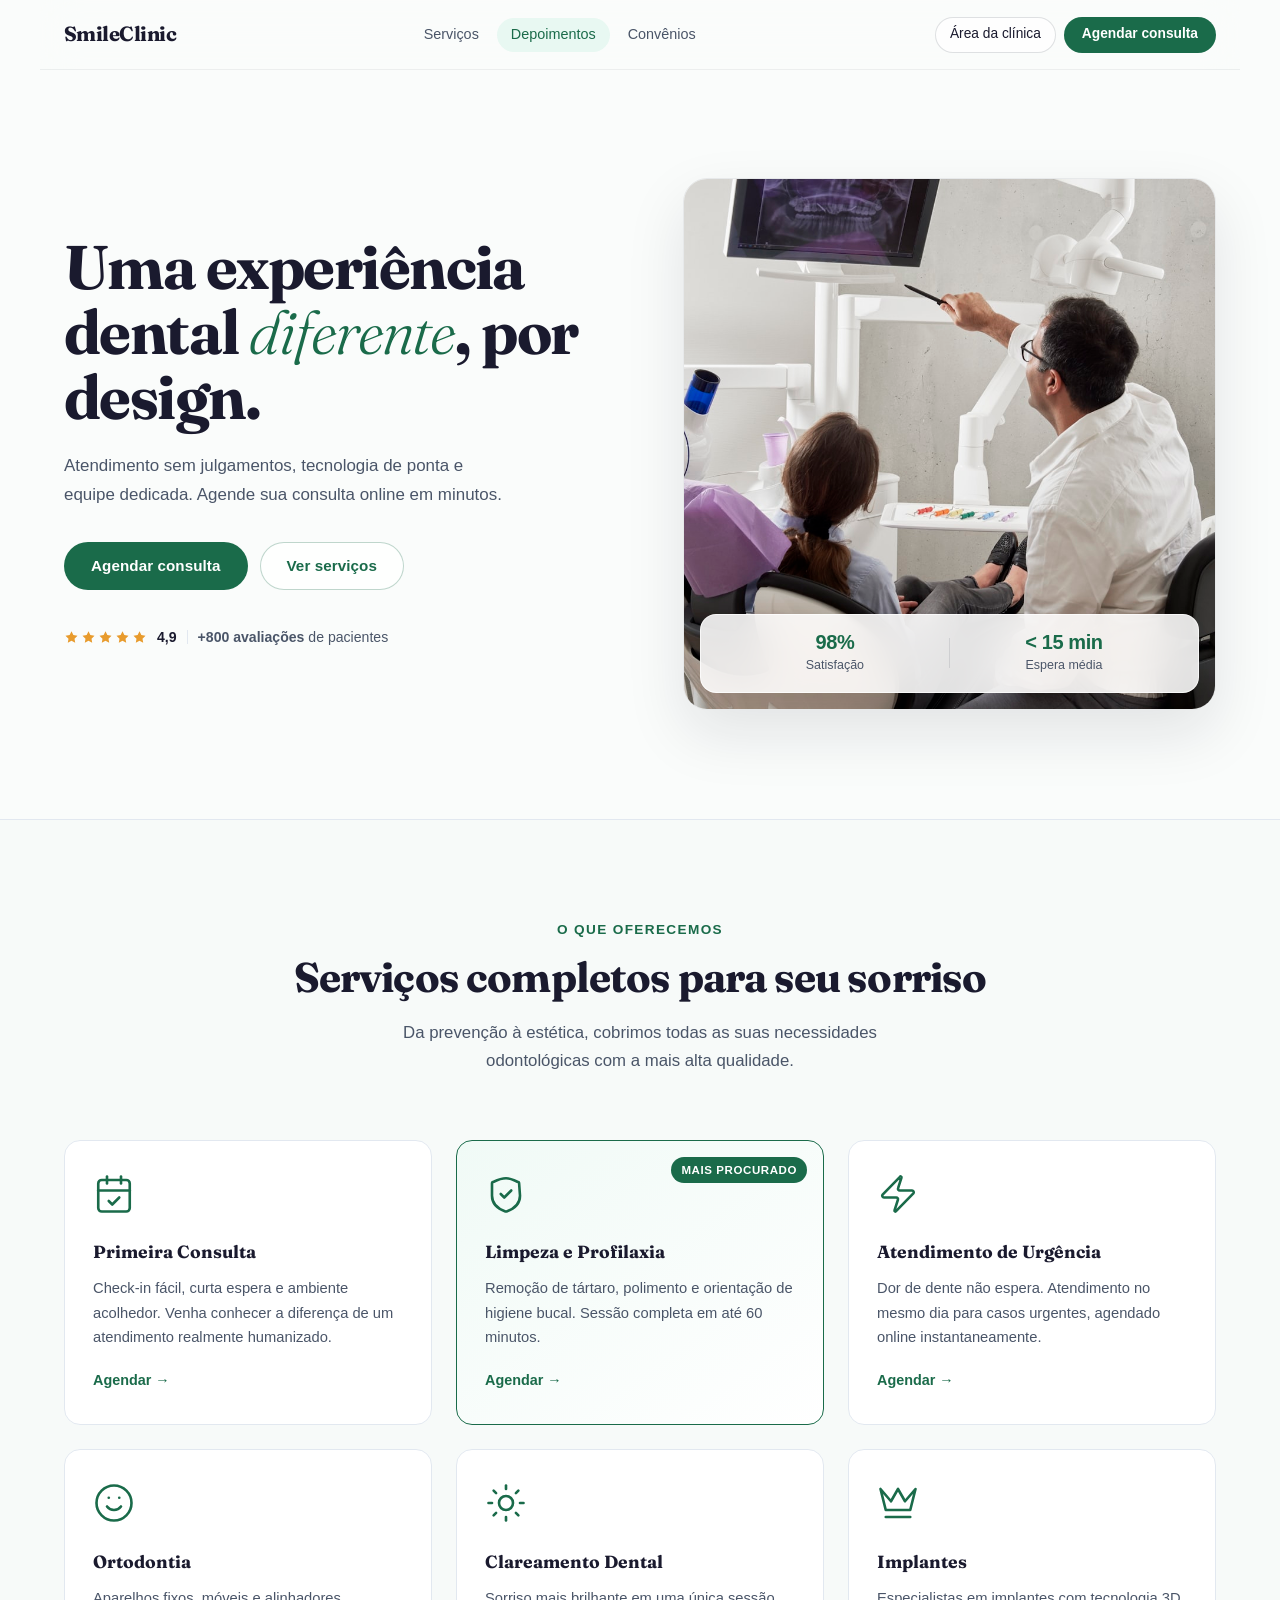
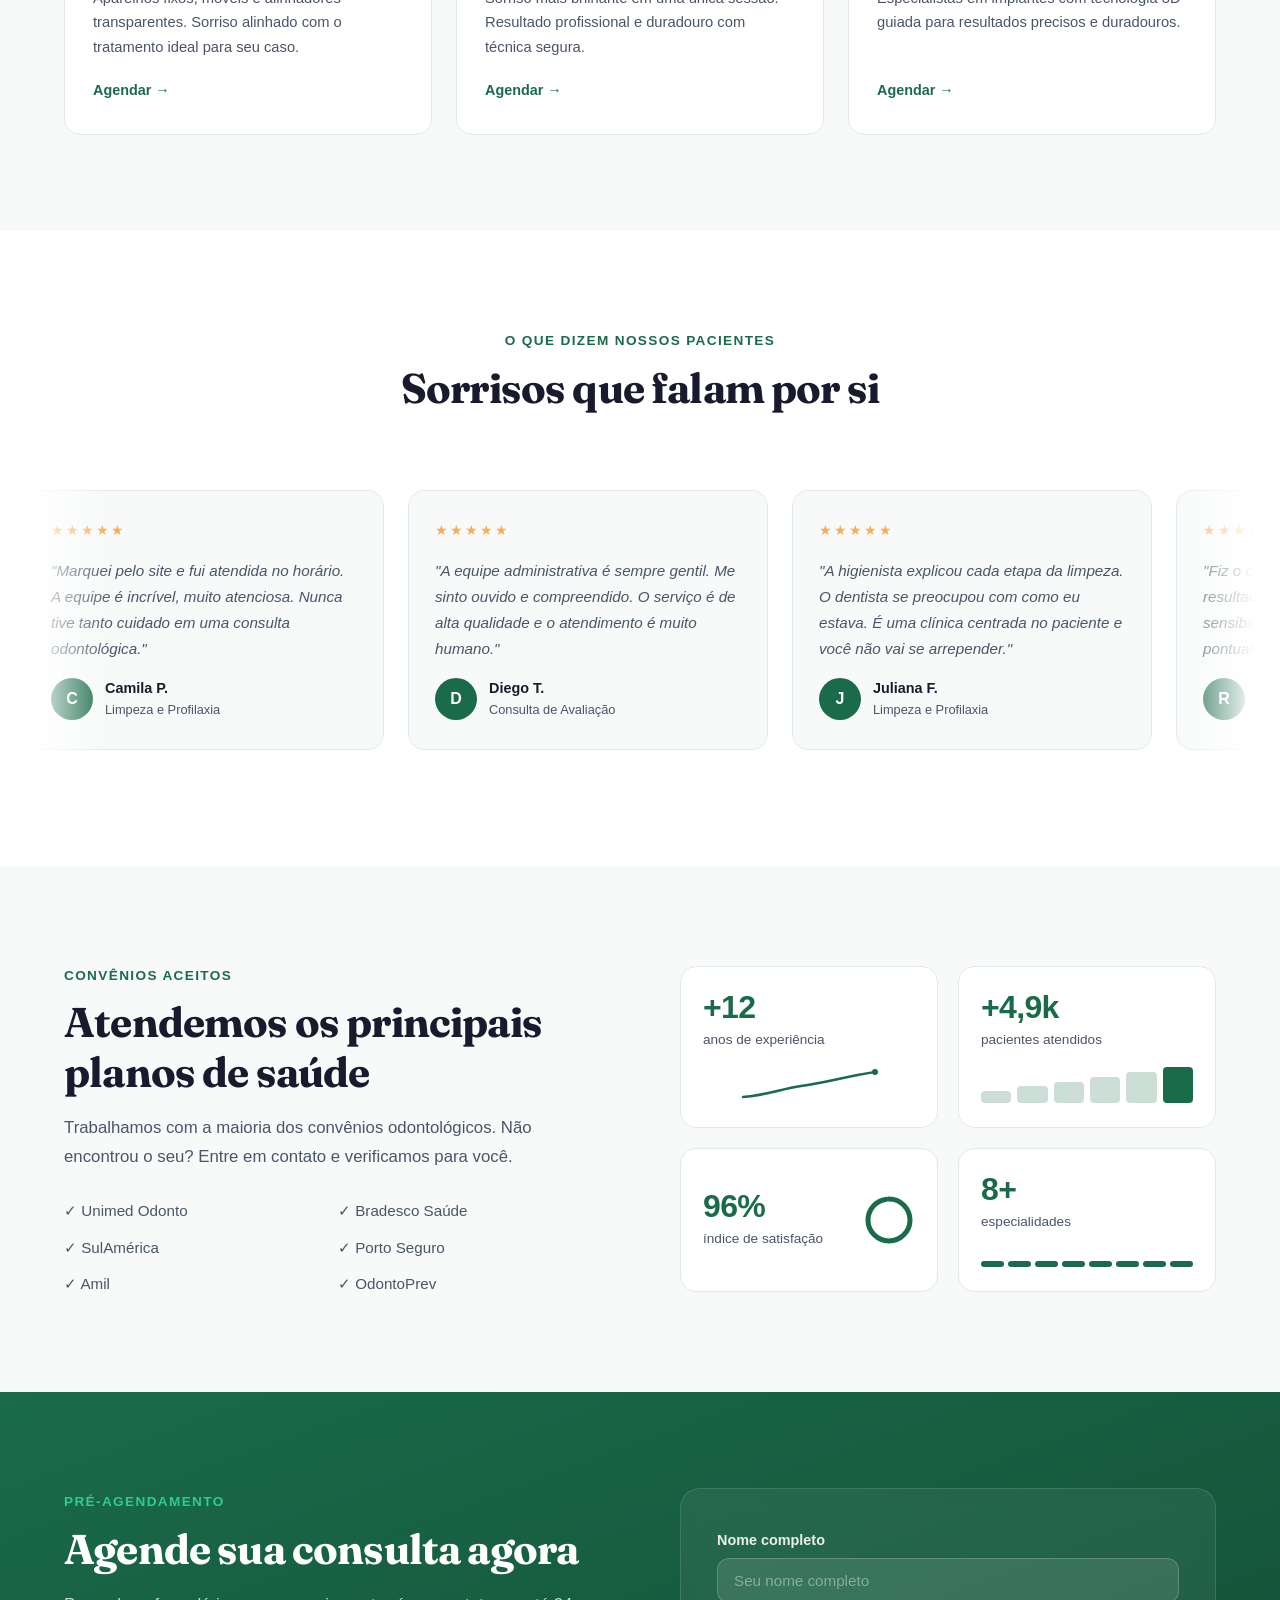
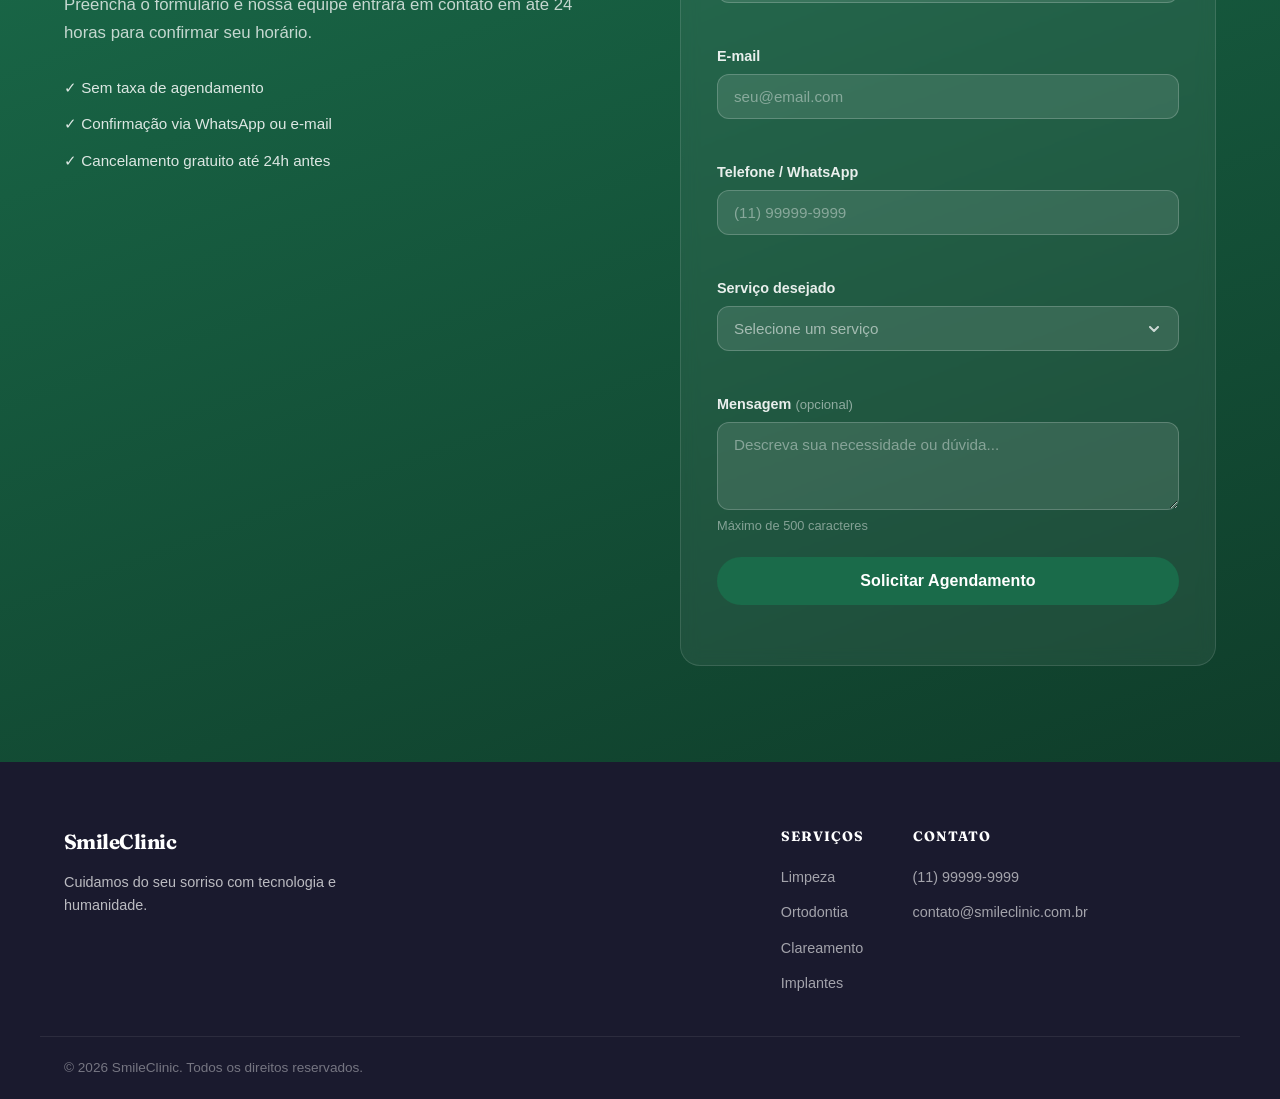
==== commit 6fc941b9: "style(landing): refina navbar em 3 zonas com pilula flutuante ao rolar e scroll spy" ====
--- a/Front-End/index.html
+++ b/Front-End/index.html
@@ -23,10 +23,23 @@
   <body>
 
     <nav class="navbar" id="navbar" role="navigation" aria-label="Menu principal">
-      <div class="nav-container">
+      <div class="nav-shell">
         <a href="#inicio" class="nav-logo" aria-label="SmileClinic - Página inicial">
           SmileClinic
         </a>
+        <div class="nav-menu" id="nav-menu">
+          <ul class="nav-links" role="list">
+            <li><a href="#servicos" class="nav-link" data-nav-sec="servicos">Serviços</a></li>
+            <li><a href="#depoimentos" class="nav-link" data-nav-sec="depoimentos">Depoimentos</a></li>
+            <li><a href="#agendamento" class="nav-link" data-nav-sec="agendamento">Convênios</a></li>
+          </ul>
+          <div class="nav-acoes">
+            <a href="painel/login.html" class="nav-clinica">Área da clínica</a>
+            <a href="#formulario" class="nav-cta" id="nav-cta-agendar">
+              Agendar consulta
+            </a>
+          </div>
+        </div>
         <button
           class="nav-toggle"
           id="nav-toggle"
@@ -36,19 +49,7 @@
         >
           <span class="hamburger"></span>
           <span class="hamburger"></span>
-          <span class="hamburger"></span>
         </button>
-        <ul class="nav-menu" id="nav-menu" role="list">
-          <li><a href="#servicos" class="nav-link">Serviços</a></li>
-          <li><a href="#depoimentos" class="nav-link">Depoimentos</a></li>
-          <li><a href="#agendamento" class="nav-link">Convênios</a></li>
-          <li><a href="painel/login.html" class="nav-link">Área da clínica</a></li>
-          <li>
-            <a href="#formulario" class="nav-cta" id="nav-cta-agendar">
-              Agendar Consulta
-            </a>
-          </li>
-        </ul>
       </div>
     </nav>
 
--- a/Front-End/style.css
+++ b/Front-End/style.css
@@ -87,91 +87,183 @@
   position: fixed;
   top: 0; left: 0; right: 0;
   z-index: 1000;
-  background: rgba(255,255,255,0.92);
-  backdrop-filter: blur(12px);
-  -webkit-backdrop-filter: blur(12px);
-  border-bottom: 1px solid var(--cor-borda);
-  transition: box-shadow var(--transicao);
-}
-
-.navbar.scrolled { box-shadow: 0 2px 16px rgba(0,0,0,0.08); }
-
-.nav-container {
+  padding: 0;
+  transition: padding 260ms var(--ease-ios);
+}
+
+.nav-shell {
   max-width: 1200px;
   margin: 0 auto;
   padding: 0 24px;
-  height: 68px;
-  display: flex;
-  align-items: center;
-  justify-content: space-between;
+  height: 70px;
+  display: grid;
+  grid-template-columns: auto 1fr;
+  align-items: center;
+  gap: 24px;
+  background: rgba(250, 252, 251, 0.82);
+  backdrop-filter: blur(18px) saturate(160%);
+  -webkit-backdrop-filter: blur(18px) saturate(160%);
+  border-bottom: 1px solid rgba(15, 23, 42, 0.06);
+  transition: max-width 280ms var(--ease-ios), height 240ms var(--ease-ios),
+    border-radius 280ms var(--ease-ios), background-color 240ms var(--ease-ios),
+    box-shadow 260ms var(--ease-ios), border-color 240ms var(--ease-ios),
+    padding 260ms var(--ease-ios);
+}
+
+.navbar.scrolled {
+  padding: 12px 20px 0;
+}
+
+.navbar.scrolled .nav-shell {
+  max-width: 1120px;
+  height: 58px;
+  padding: 0 18px 0 22px;
+  border-radius: 999px;
+  background: rgba(255, 255, 255, 0.86);
+  backdrop-filter: blur(24px) saturate(180%);
+  -webkit-backdrop-filter: blur(24px) saturate(180%);
+  border: 1px solid rgba(15, 23, 42, 0.09);
+  box-shadow: 0 10px 30px rgba(15, 23, 42, 0.08);
 }
 
 .nav-logo {
-  display: flex;
-  align-items: center;
-  gap: 8px;
-  font-size: 1.2rem;
+  display: inline-flex;
+  align-items: center;
+  font-family: var(--fonte-titulo);
+  font-size: 1.28rem;
   font-weight: 700;
   color: var(--cor-texto);
-  letter-spacing: -0.01em;
-}
-
-.logo-icon {
-  color: var(--cor-primaria);
+  letter-spacing: -0.025em;
+  white-space: nowrap;
+}
+
+.nav-menu {
+  display: grid;
+  grid-template-columns: 1fr auto;
+  align-items: center;
+  gap: 16px;
+}
+
+.nav-links {
+  display: flex;
+  align-items: center;
+  justify-content: center;
+  gap: 4px;
+}
+
+.nav-link {
+  display: inline-flex;
+  align-items: center;
+  height: 34px;
+  padding: 0 14px;
   font-size: 0.9rem;
-}
-
-.nav-menu {
-  display: flex;
-  align-items: center;
-  gap: 8px;
-}
-
-.nav-link {
-  padding: 8px 16px;
-  font-size: 0.95rem;
   font-weight: 500;
   color: var(--cor-texto-suave);
   border-radius: var(--raio-pill);
-  transition: color var(--transicao), background var(--transicao);
-}
+  transition: color 150ms var(--ease-ios), background-color 150ms var(--ease-ios);
+}
+
 .nav-link:hover {
+  color: var(--cor-texto);
+  background: rgba(15, 23, 42, 0.045);
+}
+
+.nav-link.ativo {
   color: var(--cor-primaria);
   background: var(--cor-acento-claro);
 }
 
+.nav-acoes {
+  display: flex;
+  align-items: center;
+  gap: 8px;
+}
+
+.nav-clinica {
+  display: inline-flex;
+  align-items: center;
+  justify-content: center;
+  height: 36px;
+  padding: 0 14px;
+  border-radius: var(--raio-pill);
+  border: 1px solid rgba(15, 23, 42, 0.13);
+  background: rgba(255, 255, 255, 0.7);
+  color: var(--cor-texto);
+  font-size: 0.86rem;
+  font-weight: 500;
+  white-space: nowrap;
+  transition: border-color 150ms var(--ease-ios), background-color 150ms var(--ease-ios), color 150ms var(--ease-ios), transform 140ms var(--ease-ios);
+}
+
+.nav-clinica:hover {
+  border-color: rgba(26, 107, 74, 0.35);
+  background: var(--cor-acento-claro);
+  color: var(--cor-primaria);
+}
+
+.nav-clinica:active {
+  transform: scale(0.975);
+}
+
 .nav-cta {
-  padding: 10px 24px;
+  display: inline-flex;
+  align-items: center;
+  justify-content: center;
+  height: 36px;
+  padding: 0 18px;
   background: var(--cor-primaria);
   color: #fff;
   border-radius: var(--raio-pill);
-  font-size: 0.95rem;
+  font-size: 0.86rem;
   font-weight: 600;
-  transition: background var(--transicao), box-shadow var(--transicao), transform var(--transicao);
-}
+  white-space: nowrap;
+  transition: background-color 150ms var(--ease-ios), box-shadow 180ms var(--ease-ios), transform 140ms var(--ease-ios);
+}
+
 .nav-cta:hover {
   background: var(--cor-primaria-hover);
-  box-shadow: 0 4px 16px rgba(26, 107, 74, 0.3);
-  transform: translateY(-1px);
+  box-shadow: 0 6px 16px rgba(26, 107, 74, 0.24);
+}
+
+.nav-cta:active {
+  transform: scale(0.975);
 }
 
 .nav-toggle {
   display: none;
   flex-direction: column;
-  gap: 5px;
-  background: none;
-  border: none;
+  align-items: center;
+  justify-content: center;
+  gap: 6px;
+  width: 38px;
+  height: 38px;
+  border-radius: 10px;
+  background: transparent;
+  border: 1px solid rgba(15, 23, 42, 0.1);
   cursor: pointer;
-  padding: 6px;
+  justify-self: end;
+  transition: background-color 150ms var(--ease-ios);
+}
+
+.nav-toggle:hover {
+  background: rgba(15, 23, 42, 0.05);
 }
 
 .hamburger {
   display: block;
-  width: 24px;
-  height: 2px;
+  width: 18px;
+  height: 1.75px;
   background: var(--cor-texto);
   border-radius: 2px;
-  transition: transform var(--transicao), opacity var(--transicao);
+  transition: transform 200ms var(--ease-ios), opacity 160ms var(--ease-ios);
+}
+
+.nav-toggle[aria-expanded="true"] .hamburger:first-child {
+  transform: translateY(3.8px) rotate(45deg);
+}
+
+.nav-toggle[aria-expanded="true"] .hamburger:last-child {
+  transform: translateY(-3.8px) rotate(-45deg);
 }
 
 .section-container {
@@ -1107,36 +1199,68 @@
   .formulario-inner { grid-template-columns: 1fr; gap: 48px; }
 }
 
-@media (max-width: 768px) {
+@media (max-width: 860px) {
+  .navbar.scrolled {
+    padding: 8px 12px 0;
+  }
+
+  .navbar.scrolled .nav-shell {
+    border-radius: 16px;
+    padding: 0 16px;
+  }
+
   .nav-menu {
     position: fixed;
-    top: 68px; left: 0; right: 0;
-    background: rgba(255,255,255,0.98);
-    backdrop-filter: blur(12px);
+    top: 76px;
+    left: 12px;
+    right: 12px;
+    display: flex;
     flex-direction: column;
-    padding: 24px;
-    gap: 8px;
-    border-bottom: 1px solid var(--cor-borda);
-    transform: translateY(-120%);
+    align-items: stretch;
+    gap: 12px;
+    background: rgba(255, 255, 255, 0.96);
+    backdrop-filter: blur(22px);
+    -webkit-backdrop-filter: blur(22px);
+    padding: 18px;
+    border-radius: 18px;
+    border: 1px solid rgba(15, 23, 42, 0.08);
+    box-shadow: 0 18px 44px rgba(15, 23, 42, 0.14);
+    transform: translate3d(0, -10px, 0) scale(0.98);
     opacity: 0;
-    transition: transform 0.3s ease, opacity 0.3s ease;
+    transition: transform 220ms var(--ease-ios), opacity 180ms var(--ease-ios);
     pointer-events: none;
   }
 
   .nav-menu.aberto {
-    transform: translateY(0);
+    transform: translate3d(0, 0, 0) scale(1);
     opacity: 1;
-    pointer-events: all;
-  }
-
-  .nav-link, .nav-cta {
+    pointer-events: auto;
+  }
+
+  .nav-links {
+    flex-direction: column;
+    align-items: stretch;
+    gap: 4px;
+  }
+
+  .nav-acoes {
+    flex-direction: column;
+    padding-top: 10px;
+    border-top: 1px solid var(--cor-borda);
+  }
+
+  .nav-link,
+  .nav-clinica,
+  .nav-cta {
     width: 100%;
-    text-align: center;
-    padding: 12px 16px;
+    height: 42px;
+    justify-content: center;
   }
 
   .nav-toggle { display: flex; }
-
+}
+
+@media (max-width: 768px) {
   .hero-container { grid-template-columns: 1fr; gap: 48px; }
   .hero-imagem { order: -1; }
   .hero-img { height: 320px; }
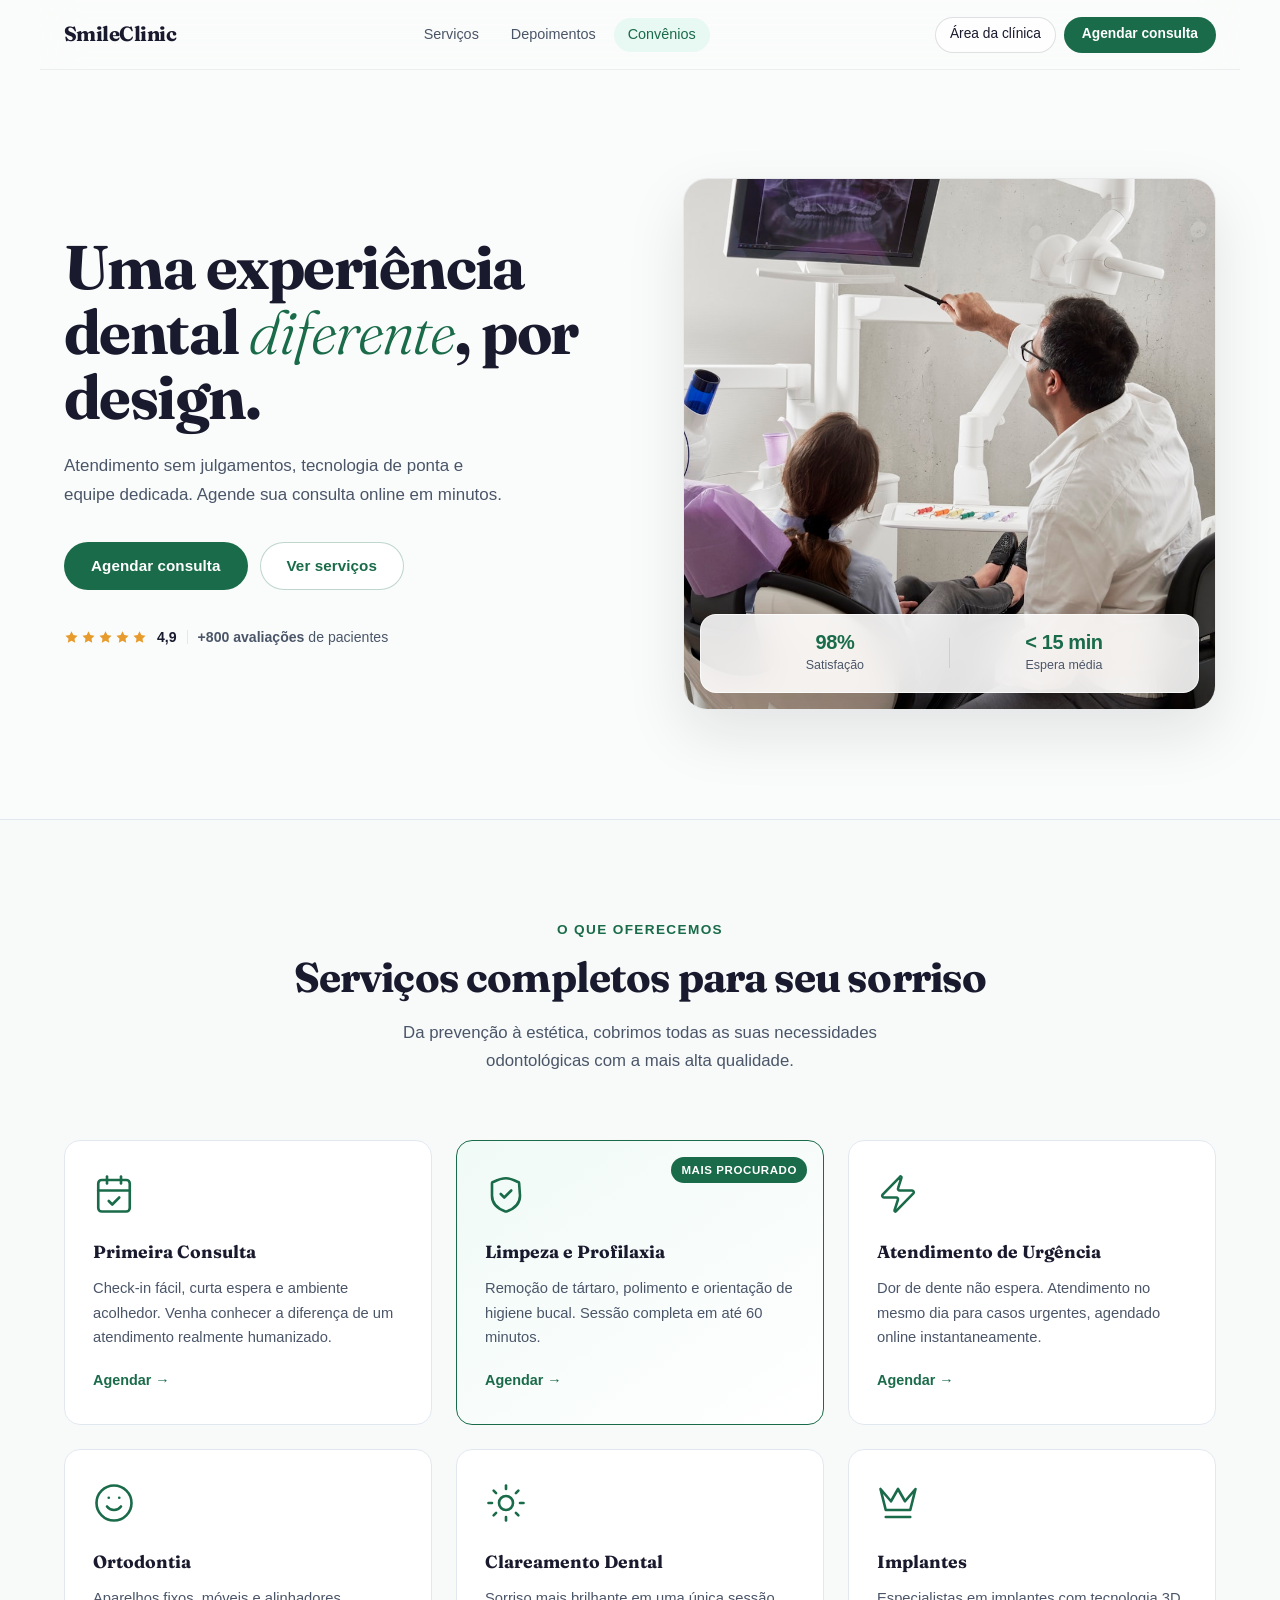
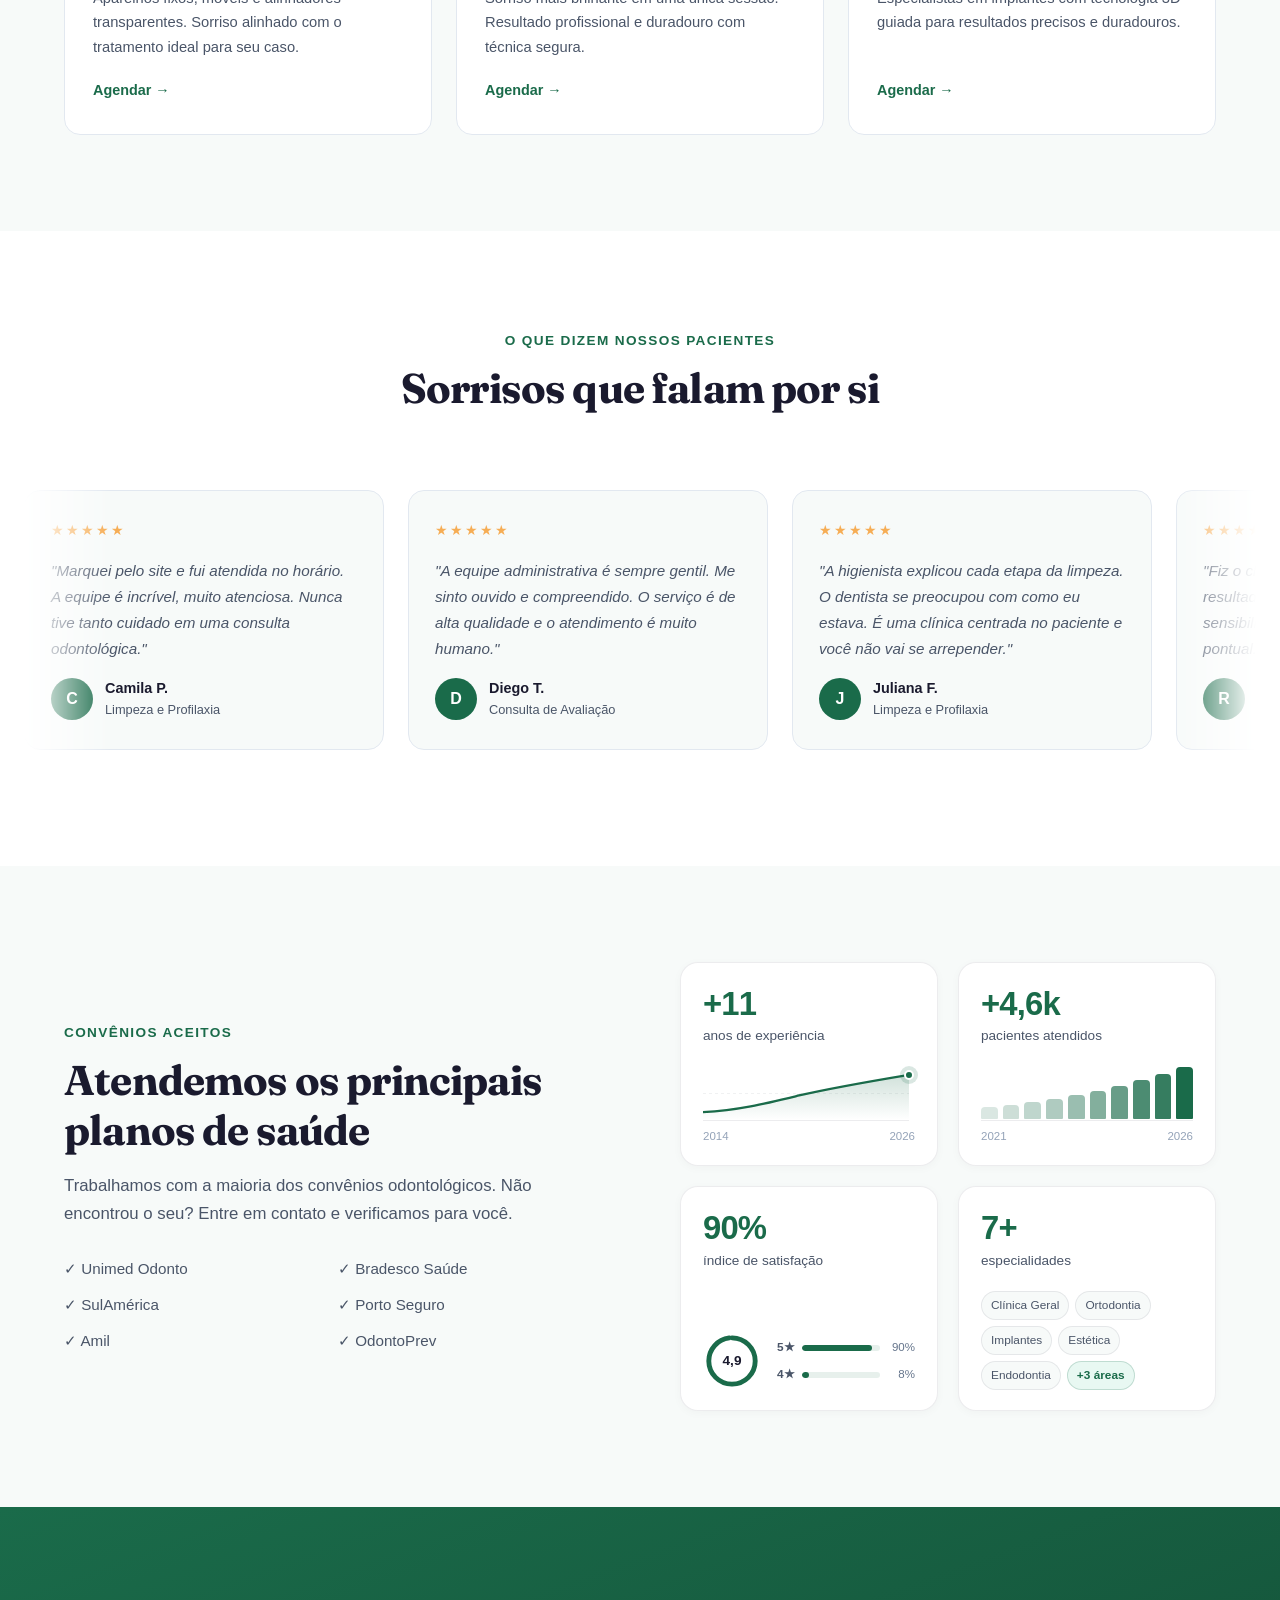
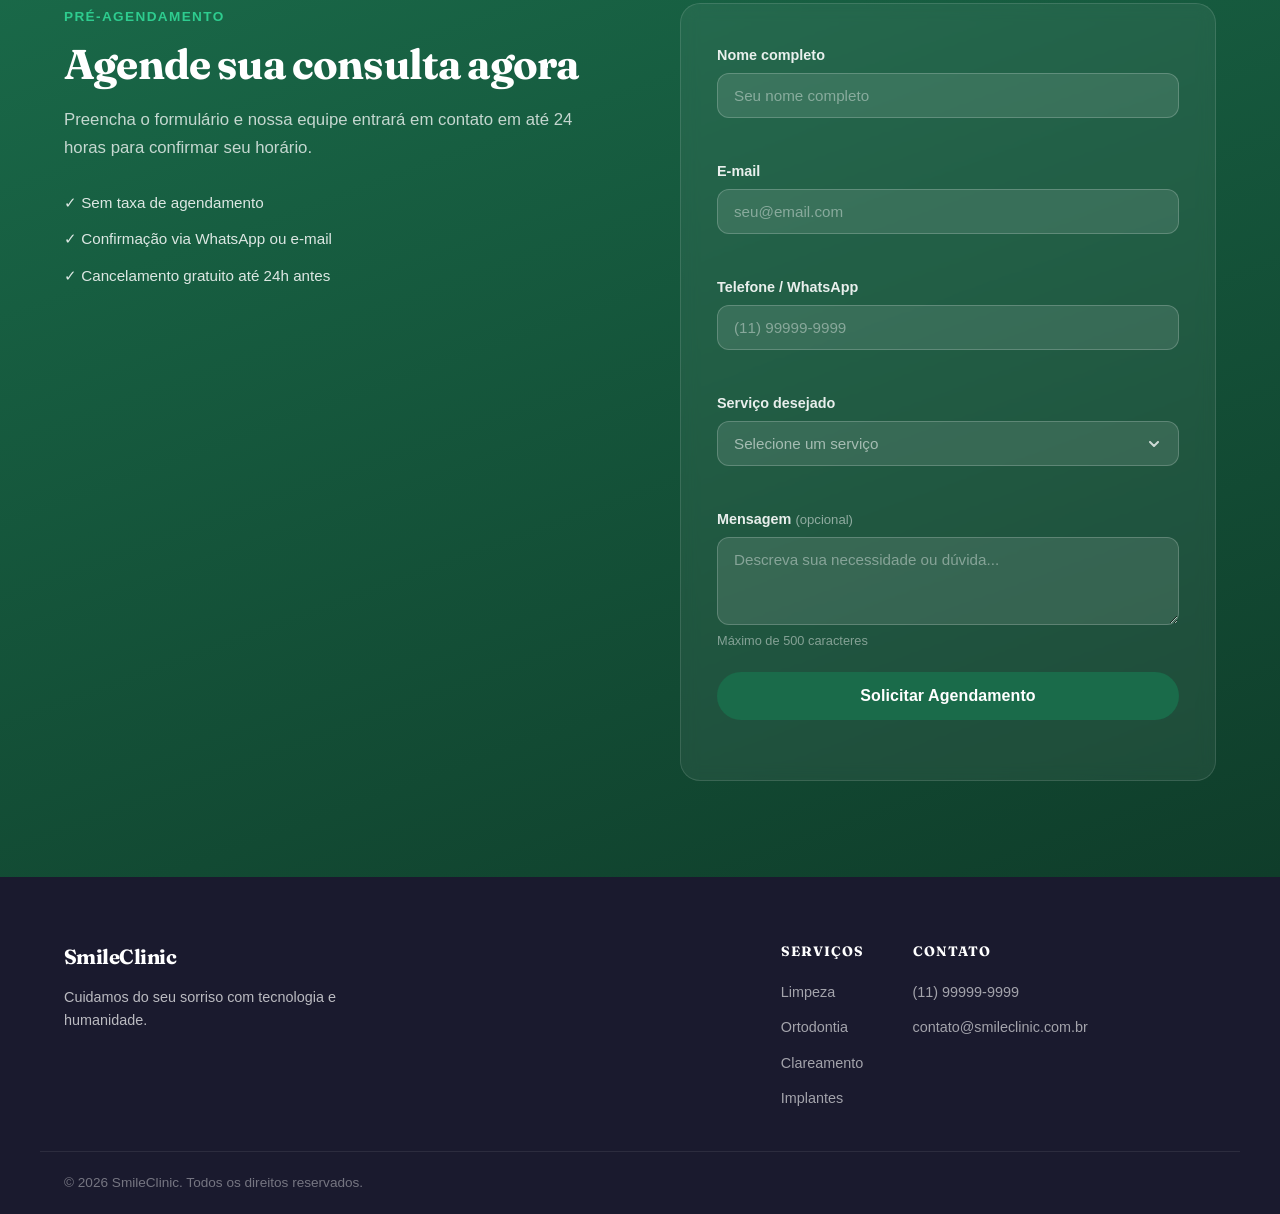
==== commit 01b19144: "style(landing): refina graficos dos cards de estatisticas com area full-width, 10 barras, ring com n" ====
--- a/Front-End/index.html
+++ b/Front-End/index.html
@@ -335,50 +335,93 @@
                   <span class="numero-valor" data-count-to="12" data-prefix="+">+12</span>
                   <span class="numero-label">anos de experiência</span>
                 </div>
-                <svg class="metric-spark" viewBox="0 0 140 36" aria-hidden="true">
-                  <path class="metric-spark-bg" d="M 4 30 C 28 28, 42 22, 62 19 C 86 16, 104 10, 136 5" />
-                  <path class="metric-spark-line" pathLength="100" d="M 4 30 C 28 28, 42 22, 62 19 C 86 16, 104 10, 136 5" />
-                  <circle class="metric-spark-end" cx="136" cy="5" r="3" />
-                </svg>
-              </div>
+                <div class="metric-viz" aria-hidden="true">
+                  <div class="metric-area-wrap">
+                    <svg class="metric-area-svg" viewBox="0 0 240 54" preserveAspectRatio="none">
+                      <defs>
+                        <linearGradient id="grad-exp" x1="0" y1="0" x2="0" y2="1">
+                          <stop offset="0%" stop-color="#1a6b4a" stop-opacity="0.2" />
+                          <stop offset="100%" stop-color="#1a6b4a" stop-opacity="0" />
+                        </linearGradient>
+                      </defs>
+                      <line class="metric-gridline" x1="0" y1="27" x2="240" y2="27" vector-effect="non-scaling-stroke" />
+                      <path class="metric-area-fill" d="M 0 46 C 42 44, 74 37, 112 29 C 152 21, 192 15, 240 8 L 240 54 L 0 54 Z" />
+                      <path class="metric-spark-line" d="M 0 46 C 42 44, 74 37, 112 29 C 152 21, 192 15, 240 8" vector-effect="non-scaling-stroke" />
+                    </svg>
+                    <span class="metric-spark-dot"></span>
+                  </div>
+                  <div class="metric-eixo">
+                    <span>2014</span>
+                    <span>2026</span>
+                  </div>
+                </div>
+              </div>
+
               <div class="numero-card">
                 <div class="numero-topo">
                   <span class="numero-valor" data-count-to="5" data-prefix="+" data-suffix="k" data-decimals="1">+5k</span>
                   <span class="numero-label">pacientes atendidos</span>
                 </div>
-                <div class="metric-bars" aria-hidden="true">
-                  <span style="--h: 34%; --i: 0"></span>
-                  <span style="--h: 48%; --i: 1"></span>
-                  <span style="--h: 58%; --i: 2"></span>
-                  <span style="--h: 72%; --i: 3"></span>
-                  <span style="--h: 86%; --i: 4"></span>
-                  <span class="destaque" style="--h: 100%; --i: 5"></span>
-                </div>
-              </div>
-              <div class="numero-card numero-card-ring">
+                <div class="metric-viz" aria-hidden="true">
+                  <div class="metric-bars">
+                    <span style="--h: 22%; --o: 0.16; --i: 0"></span>
+                    <span style="--h: 27%; --o: 0.22; --i: 1"></span>
+                    <span style="--h: 33%; --o: 0.28; --i: 2"></span>
+                    <span style="--h: 38%; --o: 0.35; --i: 3"></span>
+                    <span style="--h: 46%; --o: 0.44; --i: 4"></span>
+                    <span style="--h: 54%; --o: 0.54; --i: 5"></span>
+                    <span style="--h: 63%; --o: 0.66; --i: 6"></span>
+                    <span style="--h: 74%; --o: 0.78; --i: 7"></span>
+                    <span style="--h: 86%; --o: 0.88; --i: 8"></span>
+                    <span style="--h: 100%; --o: 1; --i: 9"></span>
+                  </div>
+                  <div class="metric-eixo">
+                    <span>2021</span>
+                    <span>2026</span>
+                  </div>
+                </div>
+              </div>
+
+              <div class="numero-card">
                 <div class="numero-topo">
                   <span class="numero-valor" data-count-to="98" data-suffix="%">98%</span>
                   <span class="numero-label">índice de satisfação</span>
                 </div>
-                <svg class="metric-ring" viewBox="0 0 52 52" aria-hidden="true">
-                  <circle class="metric-ring-track" cx="26" cy="26" r="21" />
-                  <circle class="metric-ring-fill" cx="26" cy="26" r="21" pathLength="100" />
-                </svg>
-              </div>
+                <div class="metric-satisfacao" aria-hidden="true">
+                  <div class="metric-ring-box">
+                    <svg class="metric-ring" viewBox="0 0 60 60">
+                      <circle class="metric-ring-track" cx="30" cy="30" r="24" />
+                      <circle class="metric-ring-fill" cx="30" cy="30" r="24" pathLength="100" />
+                    </svg>
+                    <span class="metric-ring-centro">4,9</span>
+                  </div>
+                  <div class="metric-dist">
+                    <div class="metric-dist-row">
+                      <span class="metric-dist-estrela">5&#9733;</span>
+                      <div class="metric-dist-track"><i style="--w: 90%; --i: 0"></i></div>
+                      <span class="metric-dist-pct">90%</span>
+                    </div>
+                    <div class="metric-dist-row">
+                      <span class="metric-dist-estrela">4&#9733;</span>
+                      <div class="metric-dist-track"><i style="--w: 8%; --i: 1"></i></div>
+                      <span class="metric-dist-pct">8%</span>
+                    </div>
+                  </div>
+                </div>
+              </div>
+
               <div class="numero-card">
                 <div class="numero-topo">
                   <span class="numero-valor" data-count-to="8" data-suffix="+">8+</span>
                   <span class="numero-label">especialidades</span>
                 </div>
-                <div class="metric-segments" aria-hidden="true">
-                  <span style="--i: 0"></span>
-                  <span style="--i: 1"></span>
-                  <span style="--i: 2"></span>
-                  <span style="--i: 3"></span>
-                  <span style="--i: 4"></span>
-                  <span style="--i: 5"></span>
-                  <span style="--i: 6"></span>
-                  <span style="--i: 7"></span>
+                <div class="metric-tags" aria-hidden="true">
+                  <span style="--i: 0">Clínica Geral</span>
+                  <span style="--i: 1">Ortodontia</span>
+                  <span style="--i: 2">Implantes</span>
+                  <span style="--i: 3">Estética</span>
+                  <span style="--i: 4">Endodontia</span>
+                  <span class="destaque" style="--i: 5">+3 áreas</span>
                 </div>
               </div>
             </div>
--- a/Front-End/style.css
+++ b/Front-End/style.css
@@ -686,39 +686,36 @@
 
 .numero-card {
   background: var(--cor-fundo);
-  border-radius: 16px;
-  padding: 24px 22px;
-  border: 1px solid var(--cor-borda);
+  border-radius: 18px;
+  padding: 24px 22px 20px;
+  border: 1px solid rgba(15, 23, 42, 0.08);
+  box-shadow: 0 2px 10px rgba(15, 23, 42, 0.03);
   display: flex;
   flex-direction: column;
   justify-content: space-between;
-  gap: 16px;
+  gap: 20px;
+  min-height: 178px;
   transition: transform var(--transicao), box-shadow var(--transicao), border-color var(--transicao), opacity 0.45s var(--ease-ios);
 }
 .numero-card:hover {
-  transform: translateY(-4px);
+  transform: translateY(-3px);
   box-shadow: var(--sombra-card);
   border-color: rgba(26, 107, 74, 0.24);
 }
 
-.numero-card-ring {
-  flex-direction: row;
-  align-items: center;
-}
-
 .numero-topo {
   display: flex;
   flex-direction: column;
-  gap: 6px;
+  gap: 4px;
 }
 
 .numero-valor {
-  font-size: 2rem;
+  font-size: 2.05rem;
   font-weight: 700;
   font-variant-numeric: tabular-nums;
   color: var(--cor-primaria);
-  line-height: 1;
-  letter-spacing: -0.02em;
+  line-height: 1.05;
+  letter-spacing: -0.025em;
 }
 
 .numero-label {
@@ -727,7 +724,7 @@
   font-weight: 500;
 }
 
-/* Micro-gráficos animados ao entrar no viewport */
+/* Micro-gráficos refinados animados ao entrar no viewport */
 
 .convenios-numeros.aguardando .numero-card {
   opacity: 0;
@@ -743,80 +740,127 @@
 .convenios-numeros.animado .numero-card:nth-child(3) { transition-delay: 140ms; }
 .convenios-numeros.animado .numero-card:nth-child(4) { transition-delay: 210ms; }
 
-.metric-spark {
+.metric-viz {
+  display: flex;
+  flex-direction: column;
+  gap: 6px;
+}
+
+.metric-eixo {
+  display: flex;
+  justify-content: space-between;
+  font-size: 0.72rem;
+  font-weight: 500;
+  font-variant-numeric: tabular-nums;
+  color: #94a3b8;
+}
+
+.metric-area-wrap {
+  position: relative;
+  width: calc(100% - 6px);
+  height: 54px;
+  border-bottom: 1px solid rgba(15, 23, 42, 0.08);
+}
+
+.metric-area-svg {
   width: 100%;
-  height: 36px;
-  overflow: visible;
+  height: 100%;
   display: block;
-}
-
-.metric-spark-bg {
-  fill: none;
-  stroke: var(--cor-acento-claro);
-  stroke-width: 2.5;
-  stroke-linecap: round;
+  clip-path: inset(0 0 0 0);
+  transition: clip-path 1.05s var(--ease-ios) 120ms;
+}
+
+.metric-gridline {
+  stroke: rgba(15, 23, 42, 0.06);
+  stroke-width: 1;
+  stroke-dasharray: 3 3;
+}
+
+.metric-area-fill {
+  fill: url(#grad-exp);
 }
 
 .metric-spark-line {
   fill: none;
   stroke: var(--cor-primaria);
-  stroke-width: 2.5;
+  stroke-width: 2.25;
   stroke-linecap: round;
-  stroke-dasharray: 100;
-  stroke-dashoffset: 0;
-  transition: stroke-dashoffset 1.1s var(--ease-ios);
-}
-
-.metric-spark-end {
-  fill: var(--cor-primaria);
+  stroke-linejoin: round;
+}
+
+.metric-spark-dot {
+  position: absolute;
+  right: 0;
+  top: 8px;
+  width: 10px;
+  height: 10px;
+  border-radius: 50%;
+  background: var(--cor-primaria);
+  border: 2px solid #ffffff;
+  box-shadow: 0 0 0 4px rgba(26, 107, 74, 0.16);
+  transform: translate(50%, -50%) scale(1);
   opacity: 1;
-  transition: opacity 0.3s var(--ease-ios) 0.85s;
-}
-
-.convenios-numeros.aguardando .metric-spark-line {
-  stroke-dashoffset: 100;
-}
-
-.convenios-numeros.aguardando .metric-spark-end {
+  transition: transform 0.35s var(--ease-ios) 0.9s, opacity 0.3s var(--ease-ios) 0.9s;
+}
+
+.convenios-numeros.aguardando .metric-area-svg {
+  clip-path: inset(0 100% 0 0);
+}
+
+.convenios-numeros.aguardando .metric-spark-dot {
+  transform: translate(50%, -50%) scale(0);
   opacity: 0;
 }
 
 .metric-bars {
   display: grid;
-  grid-template-columns: repeat(6, 1fr);
+  grid-template-columns: repeat(10, 1fr);
   align-items: end;
-  gap: 6px;
-  height: 36px;
+  gap: 5px;
+  height: 54px;
+  padding-bottom: 1px;
+  border-bottom: 1px solid rgba(15, 23, 42, 0.08);
 }
 
 .metric-bars span {
   height: var(--h);
-  border-radius: 4px;
-  background: rgba(26, 107, 74, 0.22);
+  border-radius: 4px 4px 1px 1px;
+  background: var(--cor-primaria);
+  opacity: var(--o);
   transform-origin: bottom;
   transform: scaleY(1);
-  transition: transform 0.7s var(--ease-ios);
-  transition-delay: calc(var(--i) * 60ms + 120ms);
-}
-
-.metric-bars span.destaque {
-  background: var(--cor-primaria);
+  transition: transform 0.72s var(--ease-ios);
+  transition-delay: calc(var(--i) * 45ms + 100ms);
 }
 
 .convenios-numeros.aguardando .metric-bars span {
   transform: scaleY(0);
 }
 
+.metric-satisfacao {
+  display: flex;
+  align-items: center;
+  gap: 16px;
+}
+
+.metric-ring-box {
+  position: relative;
+  width: 58px;
+  height: 58px;
+  flex-shrink: 0;
+  display: grid;
+  place-items: center;
+}
+
 .metric-ring {
-  width: 52px;
-  height: 52px;
-  flex-shrink: 0;
+  width: 58px;
+  height: 58px;
   transform: rotate(-90deg);
 }
 
 .metric-ring-track {
   fill: none;
-  stroke: var(--cor-acento-claro);
+  stroke: rgba(26, 107, 74, 0.12);
   stroke-width: 5;
 }
 
@@ -834,27 +878,99 @@
   stroke-dashoffset: 100;
 }
 
-.metric-segments {
-  display: grid;
-  grid-template-columns: repeat(8, 1fr);
-  gap: 4px;
-  padding-top: 12px;
-}
-
-.metric-segments span {
+.metric-ring-centro {
+  position: absolute;
+  font-size: 0.85rem;
+  font-weight: 700;
+  font-variant-numeric: tabular-nums;
+  color: var(--cor-texto);
+}
+
+.metric-dist {
+  flex: 1;
+  display: flex;
+  flex-direction: column;
+  gap: 8px;
+}
+
+.metric-dist-row {
+  display: flex;
+  align-items: center;
+  gap: 7px;
+  font-size: 0.74rem;
+  font-weight: 600;
+  font-variant-numeric: tabular-nums;
+  color: var(--cor-texto-suave);
+  white-space: nowrap;
+}
+
+.metric-dist-estrela {
+  min-width: 18px;
+}
+
+.metric-dist-pct {
+  min-width: 28px;
+  text-align: right;
+  font-size: 0.72rem;
+  font-weight: 500;
+  color: #64748b;
+}
+
+.metric-dist-track {
+  flex: 1;
   height: 6px;
   border-radius: 999px;
+  background: rgba(26, 107, 74, 0.1);
+  overflow: hidden;
+}
+
+.metric-dist-track i {
+  display: block;
+  width: var(--w);
+  min-width: 7px;
+  height: 100%;
+  border-radius: 999px;
   background: var(--cor-primaria);
+  transform-origin: left;
+  transform: scaleX(1);
+  transition: transform 0.85s var(--ease-ios);
+  transition-delay: calc(var(--i) * 120ms + 220ms);
+}
+
+.convenios-numeros.aguardando .metric-dist-track i {
+  transform: scaleX(0);
+}
+
+.metric-tags {
+  display: flex;
+  flex-wrap: wrap;
+  gap: 6px;
+}
+
+.metric-tags span {
+  font-size: 0.74rem;
+  font-weight: 500;
+  padding: 4px 9px;
+  border-radius: 999px;
+  background: var(--cor-fundo-alt);
+  border: 1px solid rgba(15, 23, 42, 0.08);
+  color: var(--cor-texto-suave);
   opacity: 1;
-  transform: scaleX(1);
-  transform-origin: left;
-  transition: transform 0.45s var(--ease-ios), opacity 0.45s var(--ease-ios);
+  transform: translate3d(0, 0, 0);
+  transition: opacity 0.4s var(--ease-ios), transform 0.4s var(--ease-ios);
   transition-delay: calc(var(--i) * 55ms + 180ms);
 }
 
-.convenios-numeros.aguardando .metric-segments span {
-  opacity: 0.15;
-  transform: scaleX(0.2);
+.metric-tags span.destaque {
+  background: var(--cor-acento-claro);
+  border-color: rgba(26, 107, 74, 0.2);
+  color: var(--cor-primaria);
+  font-weight: 600;
+}
+
+.convenios-numeros.aguardando .metric-tags span {
+  opacity: 0;
+  transform: translate3d(0, 6px, 0);
 }
 
 .formulario-section {
@@ -1298,10 +1414,13 @@
   }
 }
 
+@media (max-width: 560px) {
+  .convenios-numeros { grid-template-columns: 1fr; }
+}
+
 @media (max-width: 375px) {
   .section-container { padding: 64px 16px; }
   .hero-container { padding: 64px 16px; }
   .hero-acoes { flex-direction: column; }
   .btn { width: 100%; justify-content: center; }
-  .convenios-numeros { grid-template-columns: 1fr; }
-}
+}
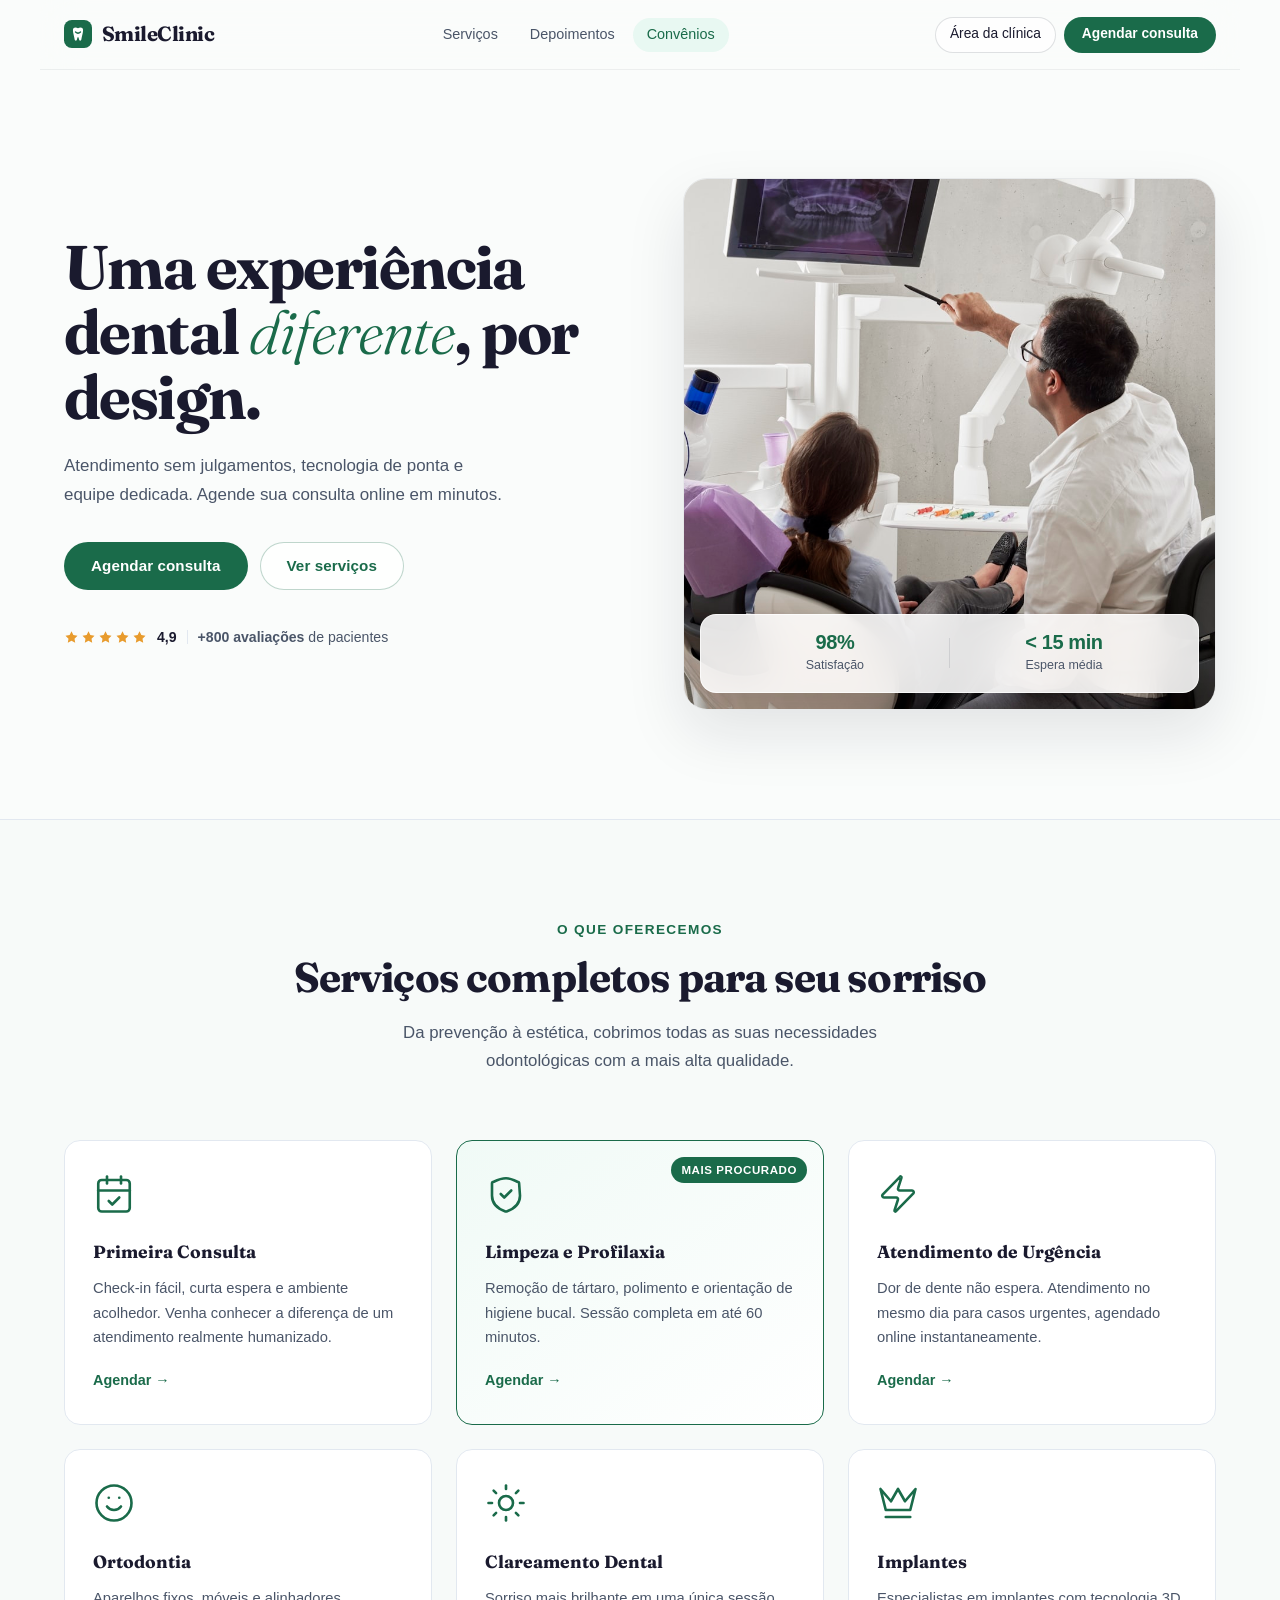
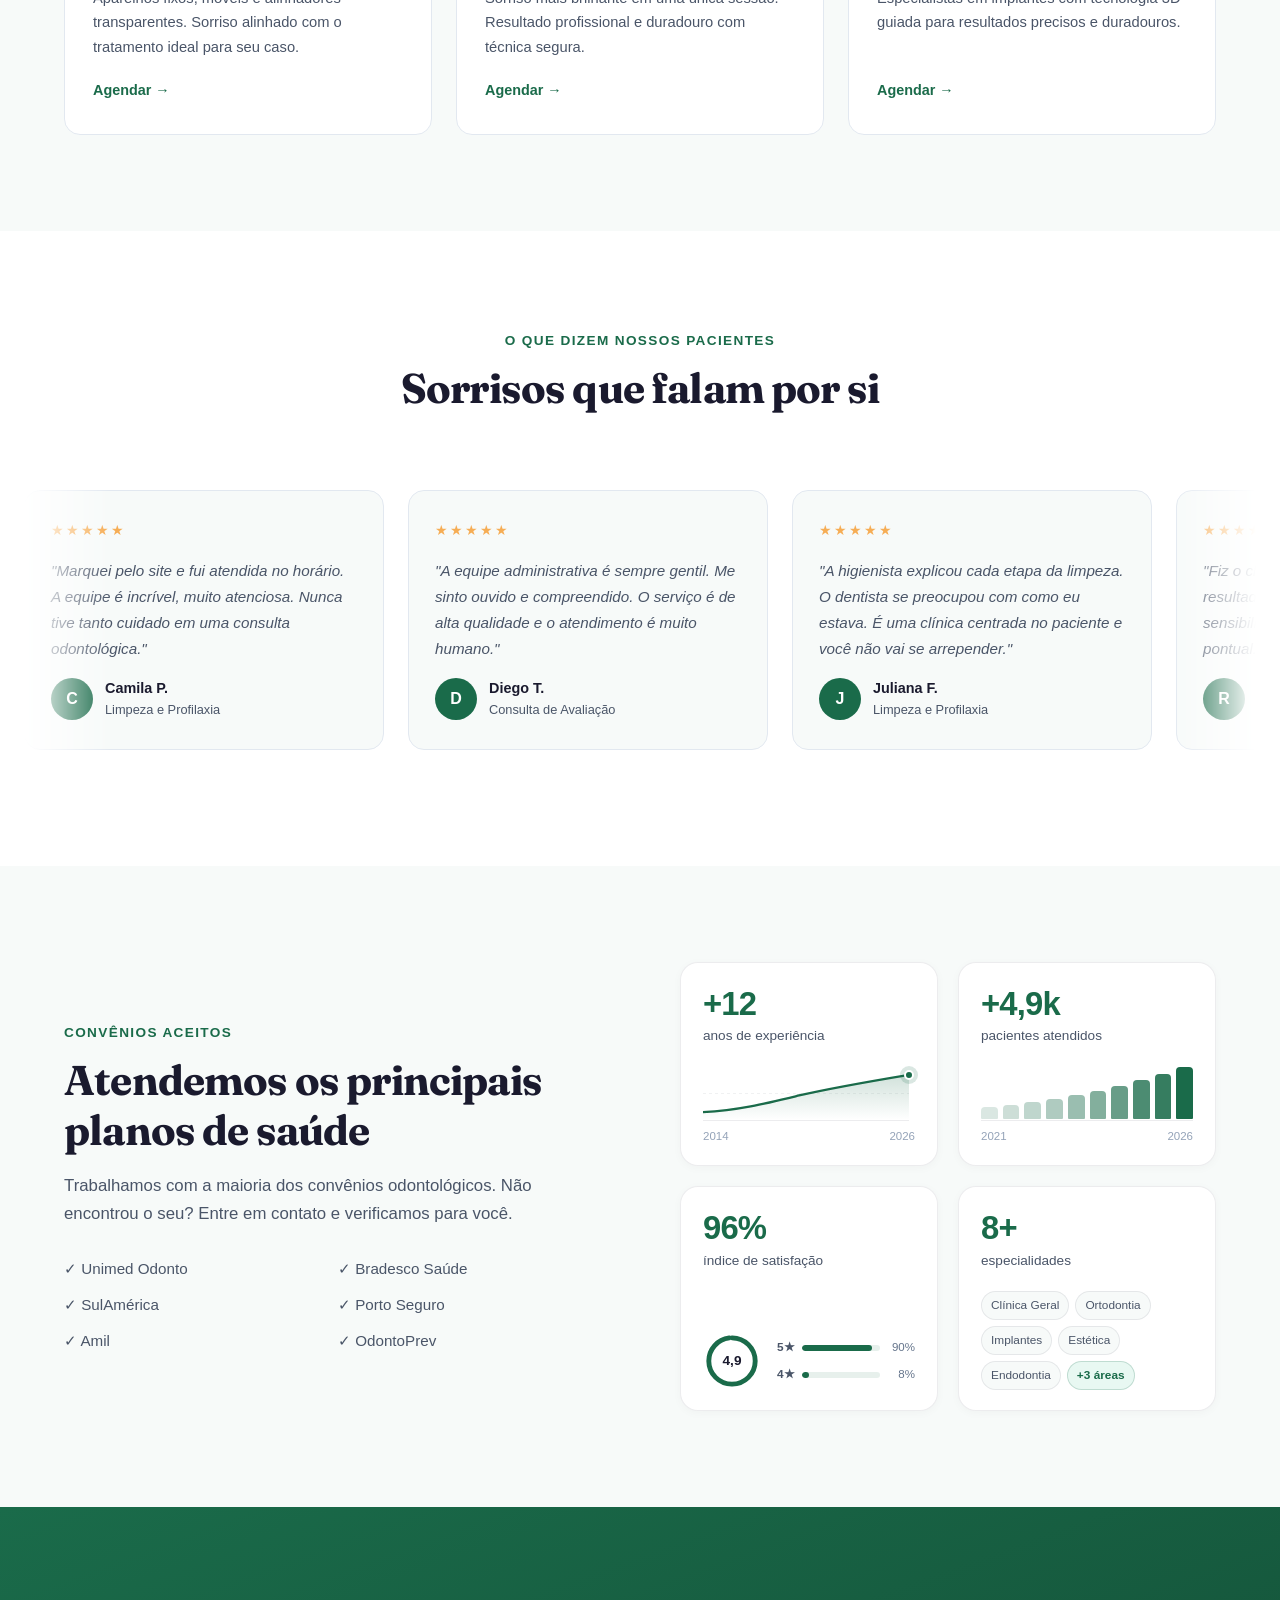
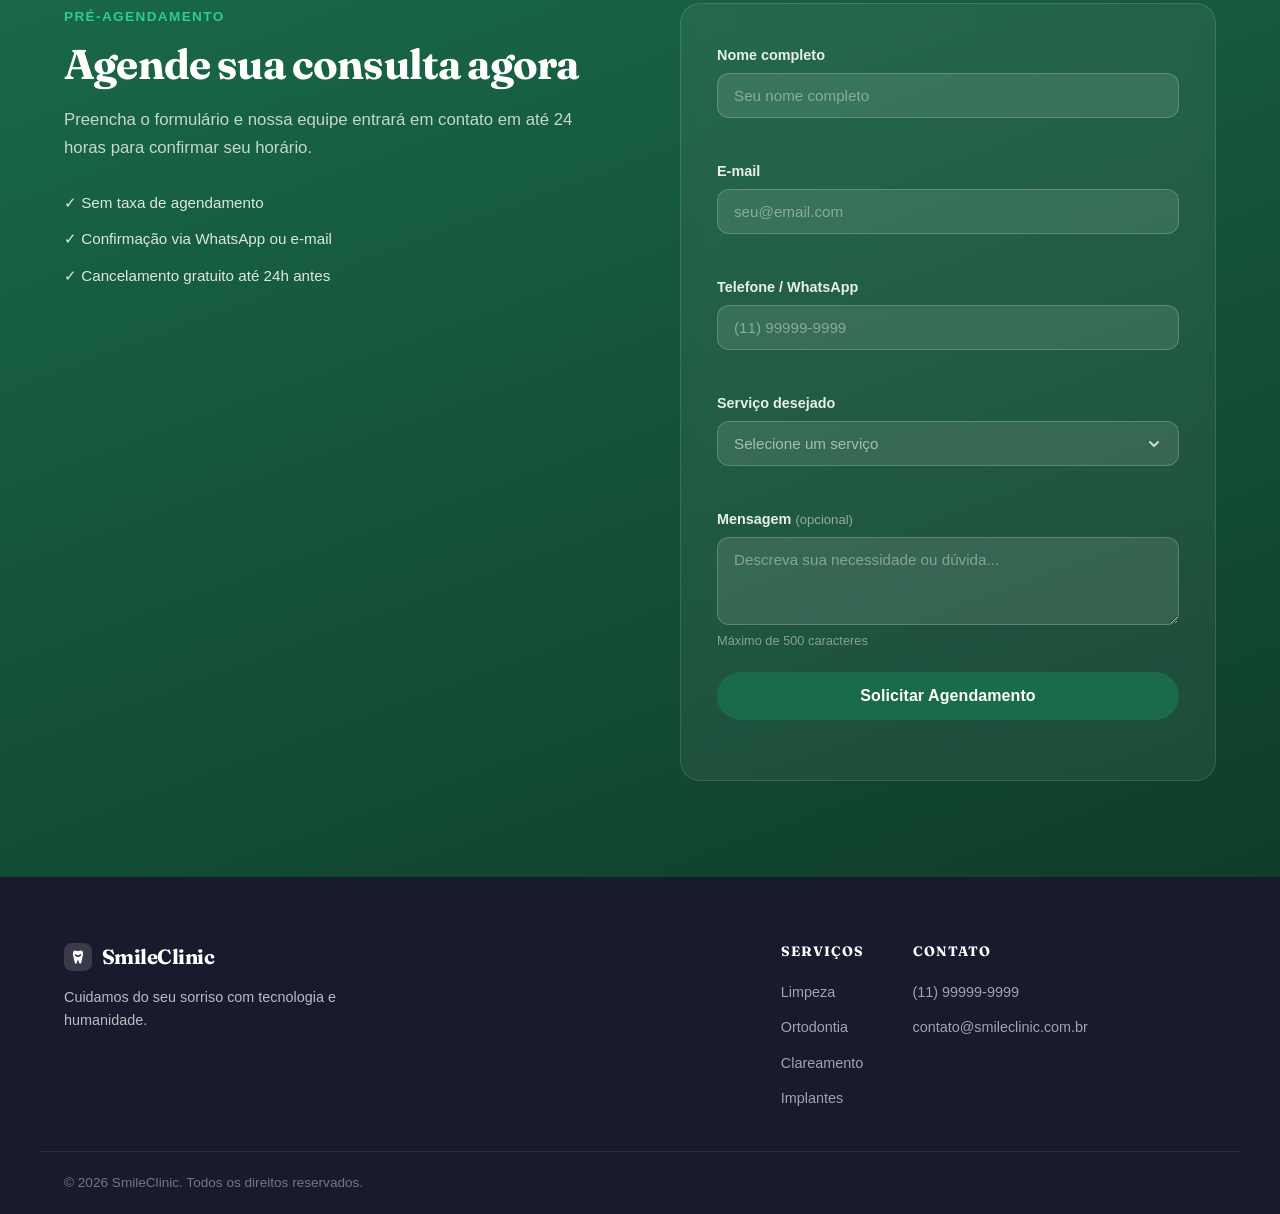
==== commit 23b0e49f: "feat(brand): adiciona logo vetorial SmileClinic e favicon em todas as paginas" ====
--- a/Front-End/index.html
+++ b/Front-End/index.html
@@ -8,6 +8,7 @@
       content="Agende sua consulta odontológica online com rapidez e sem complicação. Atendimento moderno, humanizado e acessível para toda a família."
     />
     <title>SmileClinic — Cuide do seu sorriso com facilidade</title>
+    <link rel="icon" type="image/svg+xml" href="favicon.svg" />
     <link rel="preconnect" href="https://fonts.googleapis.com" />
     <link rel="preconnect" href="https://fonts.gstatic.com" crossorigin />
     <link
@@ -25,7 +26,12 @@
     <nav class="navbar" id="navbar" role="navigation" aria-label="Menu principal">
       <div class="nav-shell">
         <a href="#inicio" class="nav-logo" aria-label="SmileClinic - Página inicial">
-          SmileClinic
+          <svg class="logo-marca" viewBox="0 0 32 32" aria-hidden="true">
+            <rect class="logo-marca-bg" width="32" height="32" rx="9" />
+            <path class="logo-marca-dente" d="M10.2 11.4c0-3.1 3.3-3.6 5.8-2 2.5-1.6 5.8-1.1 5.8 2 0 3.7-1.4 6.5-2 11-.2 1.6-2 1.8-2.5.2l-.7-2.5c-.2-.7-1-.7-1.2 0l-.7 2.5c-.5 1.6-2.3 1.4-2.5-.2-.6-4.5-2-7.3-2-11Z" />
+            <path class="logo-marca-sorriso" d="M13.2 13.7c1.6 1.5 4 1.5 5.6 0" />
+          </svg>
+          <span>SmileClinic</span>
         </a>
         <div class="nav-menu" id="nav-menu">
           <ul class="nav-links" role="list">
@@ -569,7 +575,12 @@
       <div class="footer-container">
         <div class="footer-marca">
           <a href="#inicio" class="nav-logo" aria-label="SmileClinic">
-            SmileClinic
+            <svg class="logo-marca" viewBox="0 0 32 32" aria-hidden="true">
+              <rect class="logo-marca-bg" width="32" height="32" rx="9" />
+              <path class="logo-marca-dente" d="M10.2 11.4c0-3.1 3.3-3.6 5.8-2 2.5-1.6 5.8-1.1 5.8 2 0 3.7-1.4 6.5-2 11-.2 1.6-2 1.8-2.5.2l-.7-2.5c-.2-.7-1-.7-1.2 0l-.7 2.5c-.5 1.6-2.3 1.4-2.5-.2-.6-4.5-2-7.3-2-11Z" />
+              <path class="logo-marca-sorriso" d="M13.2 13.7c1.6 1.5 4 1.5 5.6 0" />
+            </svg>
+            <span>SmileClinic</span>
           </a>
           <p class="footer-descricao">
             Cuidamos do seu sorriso com tecnologia e humanidade.
--- a/Front-End/style.css
+++ b/Front-End/style.css
@@ -129,12 +129,47 @@
 .nav-logo {
   display: inline-flex;
   align-items: center;
+  gap: 10px;
   font-family: var(--fonte-titulo);
   font-size: 1.28rem;
   font-weight: 700;
   color: var(--cor-texto);
   letter-spacing: -0.025em;
   white-space: nowrap;
+}
+
+.logo-marca {
+  width: 28px;
+  height: 28px;
+  flex-shrink: 0;
+  transition: transform var(--transicao);
+}
+
+.nav-logo:hover .logo-marca {
+  transform: scale(1.06);
+}
+
+.logo-marca-bg {
+  fill: var(--cor-primaria);
+}
+
+.logo-marca-dente {
+  fill: #ffffff;
+}
+
+.logo-marca-sorriso {
+  fill: none;
+  stroke: var(--cor-primaria);
+  stroke-width: 1.7;
+  stroke-linecap: round;
+}
+
+.footer .logo-marca-bg {
+  fill: rgba(255, 255, 255, 0.14);
+}
+
+.footer .logo-marca-sorriso {
+  stroke: var(--cor-texto);
 }
 
 .nav-menu {
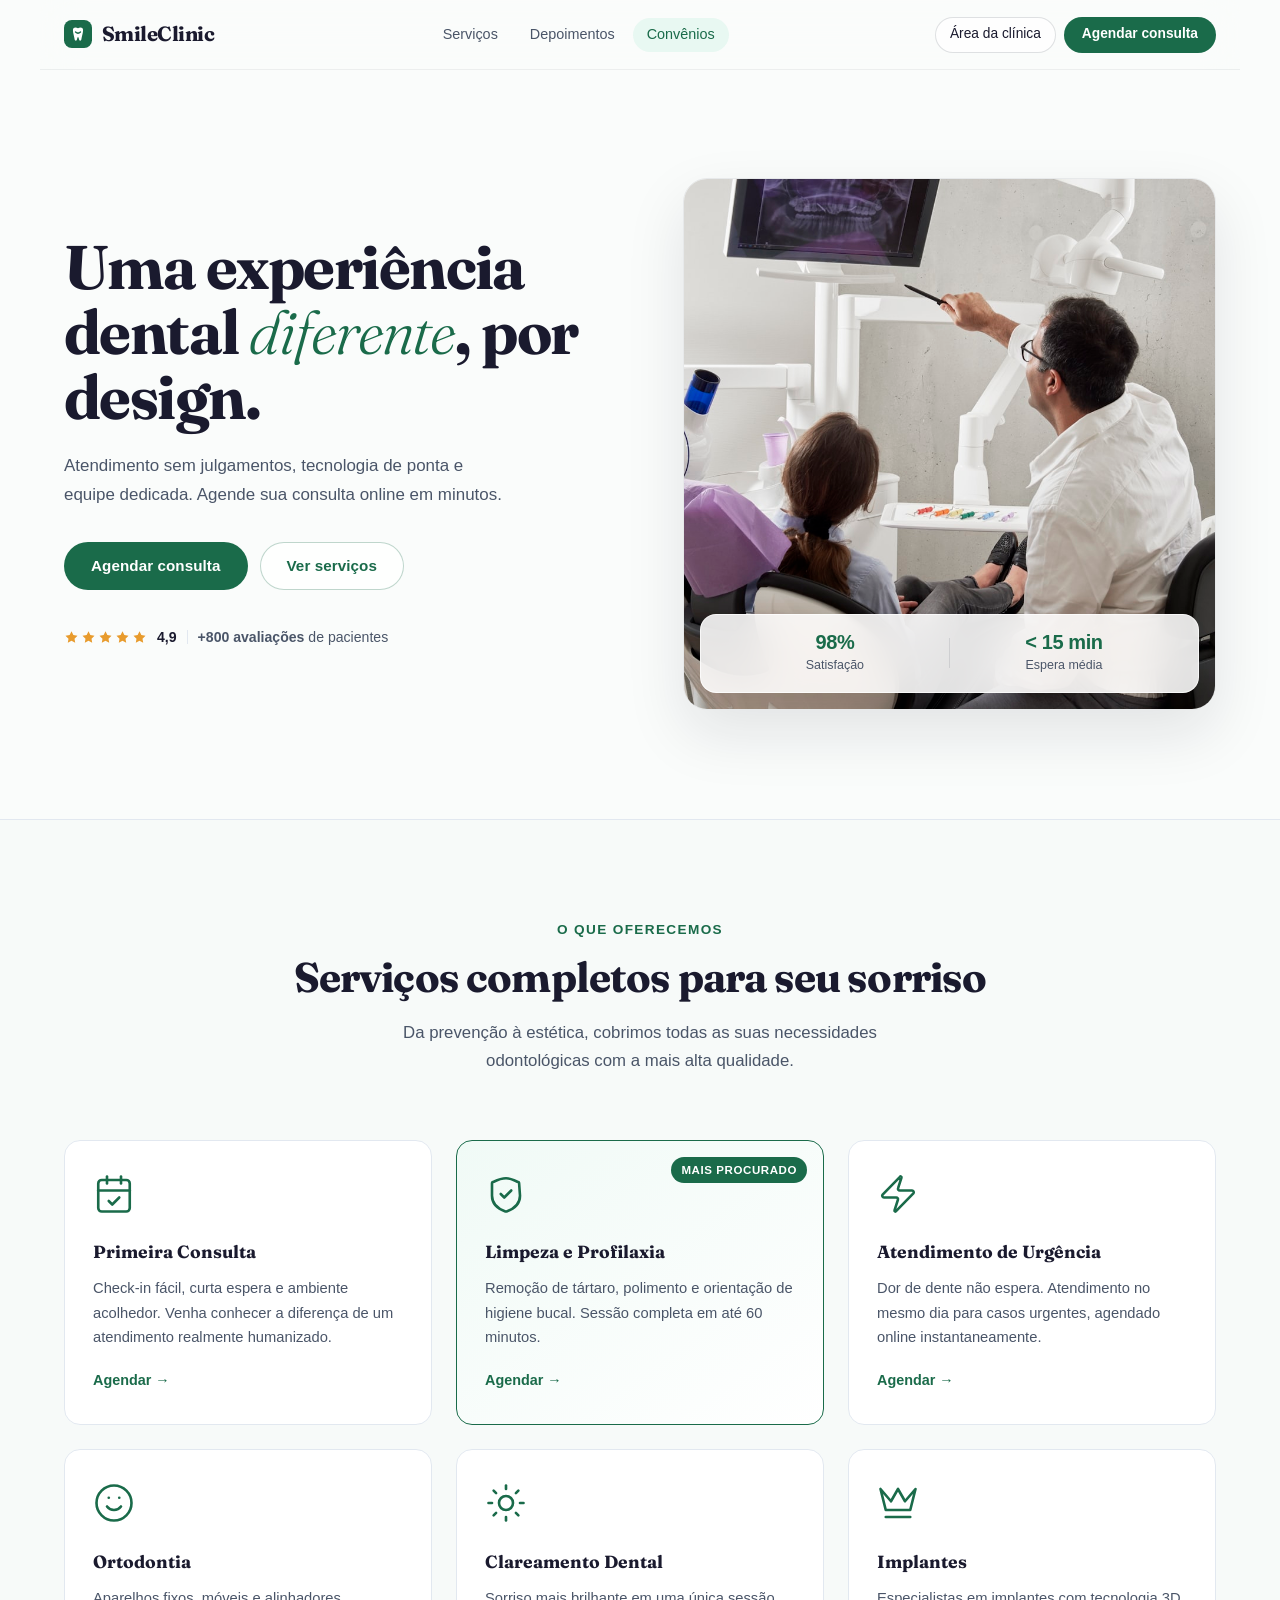
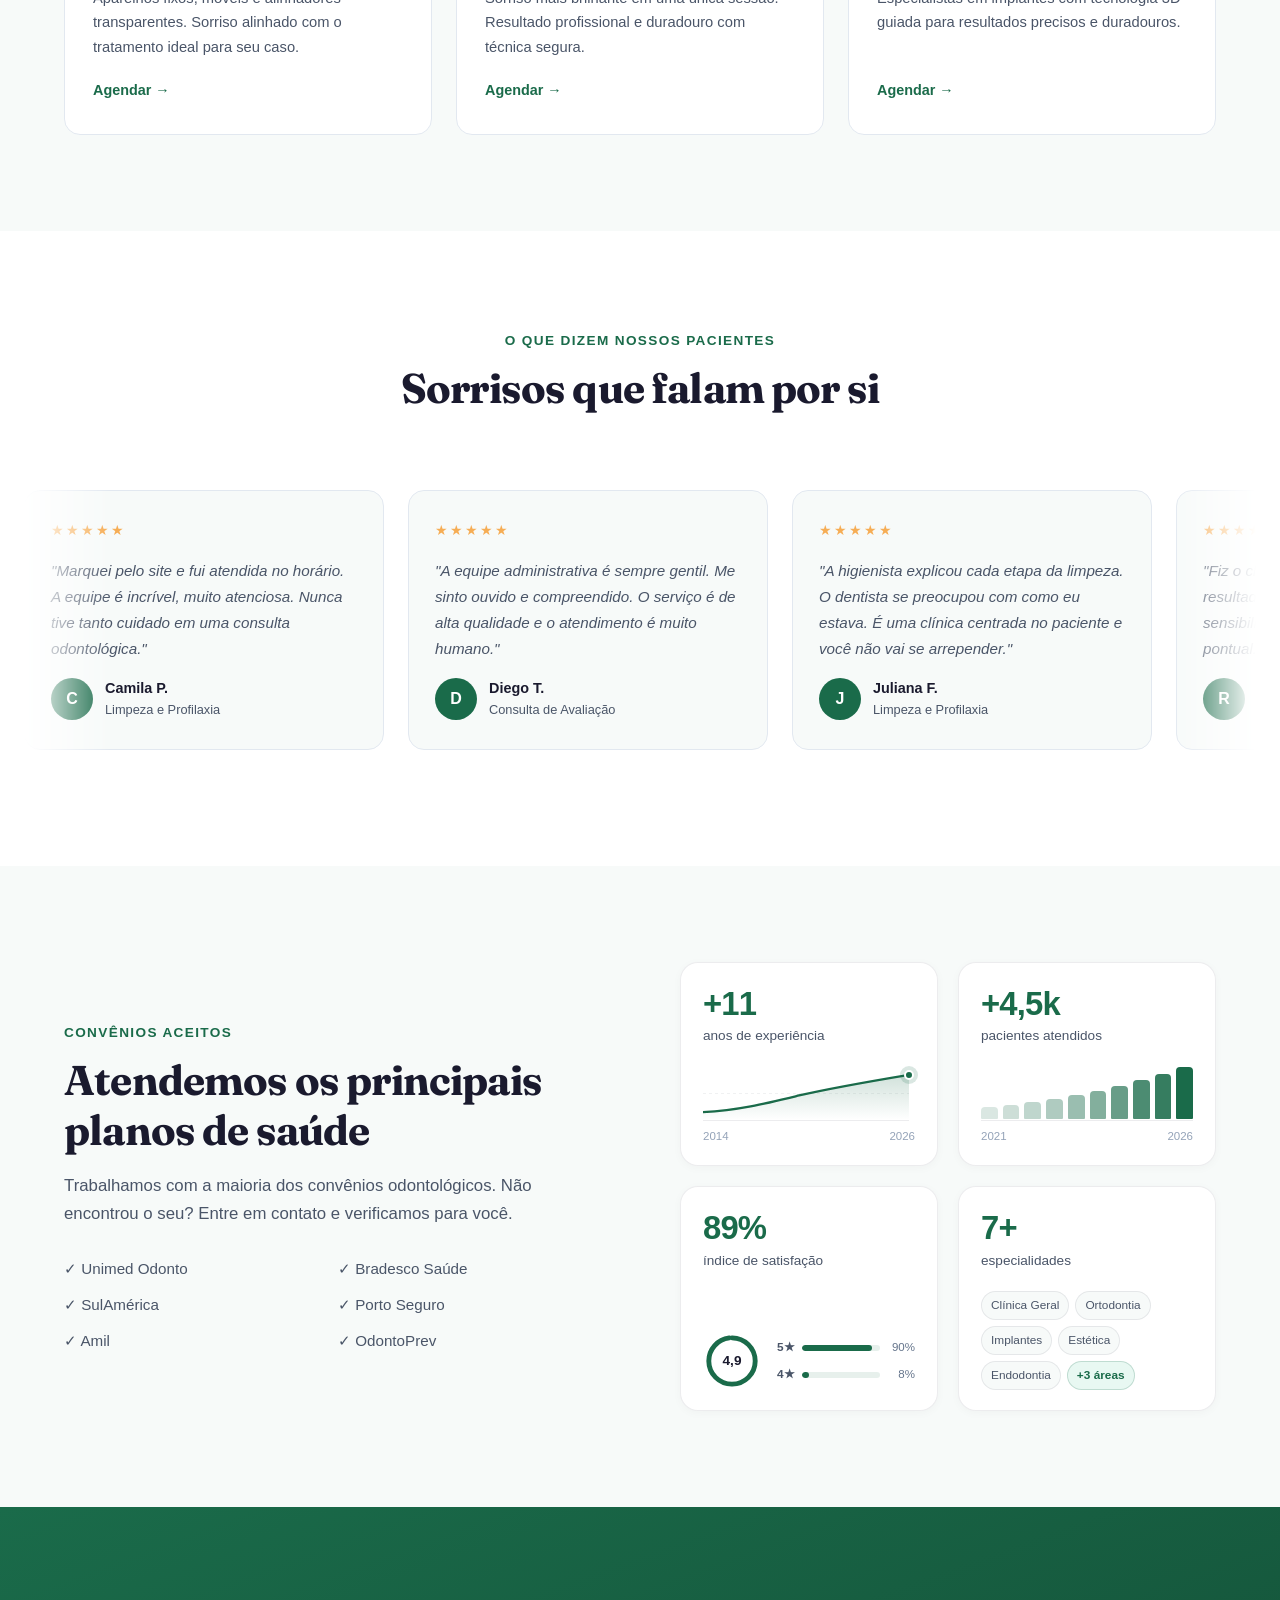
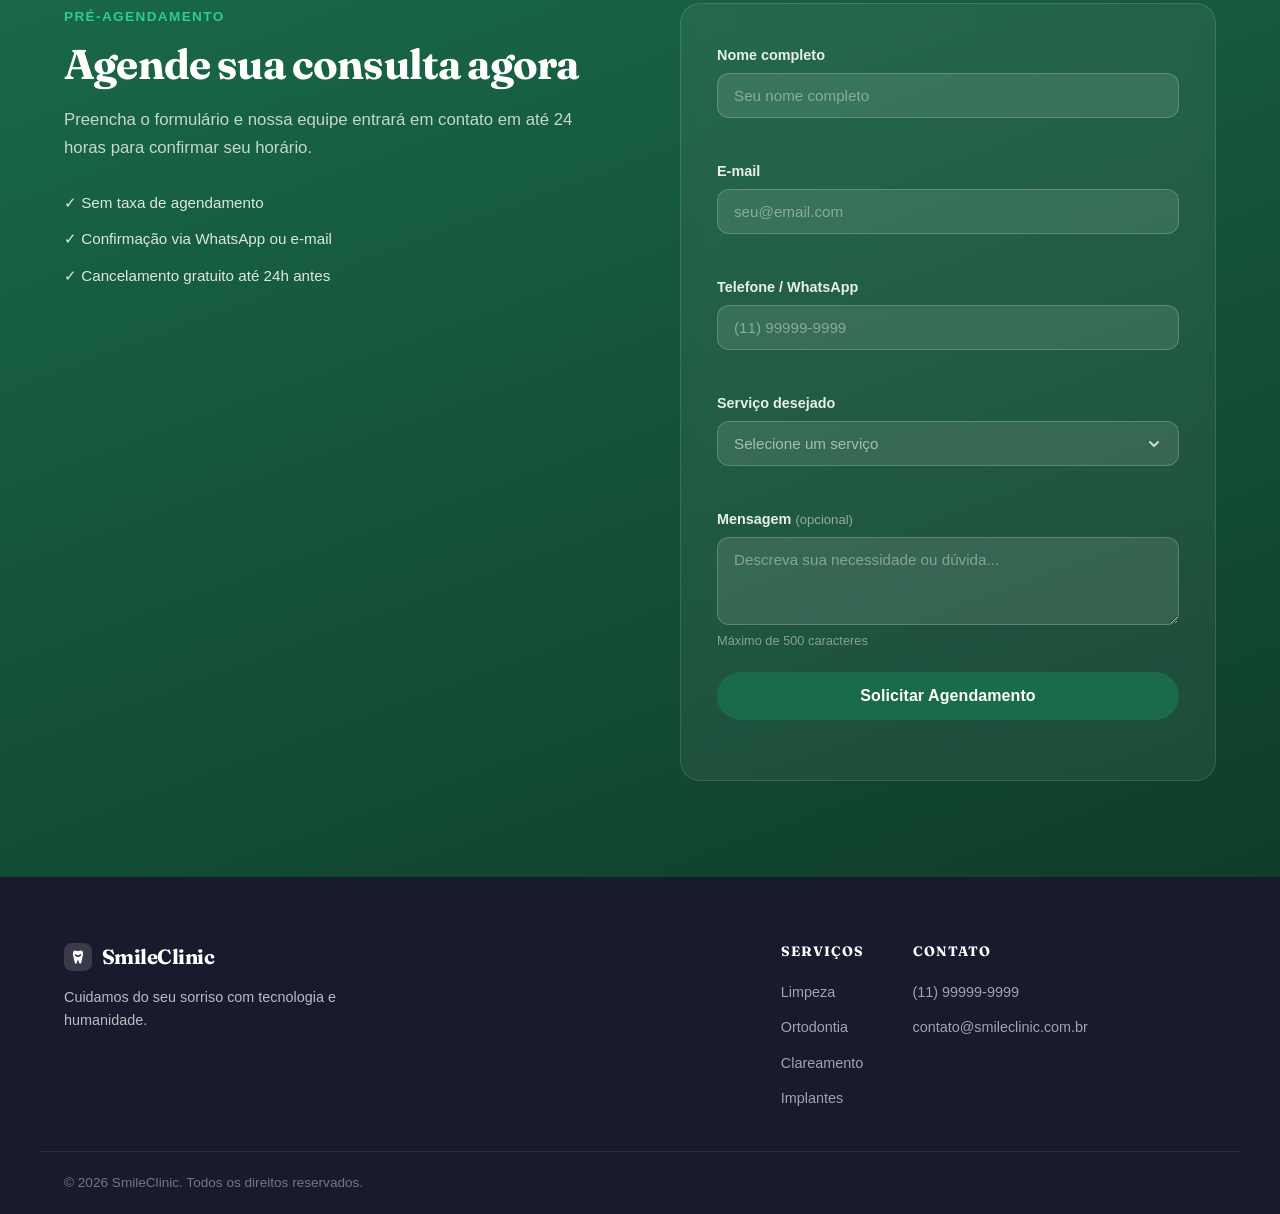
==== commit 581db069: "feat(mobile): corrige loop do carrossel no mobile, amplia avaliacoes e converte tabelas do painel em" ====
--- a/Front-End/index.html
+++ b/Front-End/index.html
@@ -308,6 +308,74 @@
                     </div>
                   </footer>
                 </article>
+                <article class="depoimento-card" role="listitem">
+                  <div class="depoimento-estrelas" aria-label="5 estrelas" aria-hidden="true">
+                    &#9733;&#9733;&#9733;&#9733;&#9733;
+                  </div>
+                  <blockquote class="depoimento-texto">
+                    "Levei minha filha de 7 anos e ela saiu encantada. A
+                    paciência e o jeito lúdico da equipe tiraram qualquer medo de
+                    dentista."
+                  </blockquote>
+                  <footer class="depoimento-autor">
+                    <div class="autor-avatar" aria-hidden="true">F</div>
+                    <div>
+                      <p class="autor-nome">Fernanda L.</p>
+                      <p class="autor-servico">Odontopediatria</p>
+                    </div>
+                  </footer>
+                </article>
+                <article class="depoimento-card" role="listitem">
+                  <div class="depoimento-estrelas" aria-label="5 estrelas" aria-hidden="true">
+                    &#9733;&#9733;&#9733;&#9733;&#9733;
+                  </div>
+                  <blockquote class="depoimento-texto">
+                    "As facetas em resina ficaram super naturais, exatamente no
+                    tom que eu queria. Explicaram o orçamento com total
+                    transparência."
+                  </blockquote>
+                  <footer class="depoimento-autor">
+                    <div class="autor-avatar" aria-hidden="true">M</div>
+                    <div>
+                      <p class="autor-nome">Mateus A.</p>
+                      <p class="autor-servico">Estética Dental</p>
+                    </div>
+                  </footer>
+                </article>
+                <article class="depoimento-card" role="listitem">
+                  <div class="depoimento-estrelas" aria-label="5 estrelas" aria-hidden="true">
+                    &#9733;&#9733;&#9733;&#9733;&#9733;
+                  </div>
+                  <blockquote class="depoimento-texto">
+                    "Precisei de um atendimento de urgência para canal e consegui
+                    horário no mesmo dia. Saí do consultório sem dor e muito bem
+                    orientada."
+                  </blockquote>
+                  <footer class="depoimento-autor">
+                    <div class="autor-avatar" aria-hidden="true">P</div>
+                    <div>
+                      <p class="autor-nome">Patrícia G.</p>
+                      <p class="autor-servico">Endodontia</p>
+                    </div>
+                  </footer>
+                </article>
+                <article class="depoimento-card" role="listitem">
+                  <div class="depoimento-estrelas" aria-label="5 estrelas" aria-hidden="true">
+                    &#9733;&#9733;&#9733;&#9733;&#9733;
+                  </div>
+                  <blockquote class="depoimento-texto">
+                    "Desde a recepção até a finalização da prótese, tudo
+                    impecável. Confirmação rápida pelo WhatsApp e zero atraso nas
+                    consultas."
+                  </blockquote>
+                  <footer class="depoimento-autor">
+                    <div class="autor-avatar" aria-hidden="true">R</div>
+                    <div>
+                      <p class="autor-nome">Rodrigo V.</p>
+                      <p class="autor-servico">Reabilitação Oral</p>
+                    </div>
+                  </footer>
+                </article>
               </div>
             </div>
           </div>
--- a/Front-End/style.css
+++ b/Front-End/style.css
@@ -618,16 +618,20 @@
   display: flex;
   width: max-content;
   will-change: transform;
-  animation: marqueeDepoimentos 48s linear infinite;
-}
-
-.depoimentos-marquee:hover .depoimentos-track,
-.depoimentos-marquee:focus-within .depoimentos-track {
-  animation-play-state: paused;
+  backface-visibility: hidden;
+  -webkit-backface-visibility: hidden;
+  animation: marqueeDepoimentos 68s linear infinite;
+}
+
+@media (hover: hover) and (pointer: fine) {
+  .depoimentos-marquee:hover .depoimentos-track {
+    animation-play-state: paused;
+  }
 }
 
 .depoimentos-grupo {
   display: flex;
+  flex: 0 0 auto;
   align-items: stretch;
   gap: 24px;
   padding-right: 24px;
@@ -1417,7 +1421,9 @@
   .hero-img { height: 320px; }
 
   .servicos-grid { grid-template-columns: 1fr; }
-  .depoimento-card { flex: 0 0 300px; }
+  .depoimento-card { flex: 0 0 288px; padding: 22px 20px; }
+  .depoimentos-grupo { gap: 16px; padding-right: 16px; }
+  .depoimentos-track { animation-duration: 54s; }
   .depoimentos-marquee {
     -webkit-mask-image: linear-gradient(to right, transparent 0%, #000 4%, #000 96%, transparent 100%);
     mask-image: linear-gradient(to right, transparent 0%, #000 4%, #000 96%, transparent 100%);
@@ -1436,16 +1442,8 @@
   .hero-imagem {
     animation: none;
   }
-  .depoimentos-marquee {
-    overflow-x: auto;
-    -webkit-mask-image: none;
-    mask-image: none;
-  }
   .depoimentos-track {
-    animation: none;
-  }
-  .depoimentos-grupo[aria-hidden="true"] {
-    display: none;
+    animation-duration: 90s;
   }
 }
 
